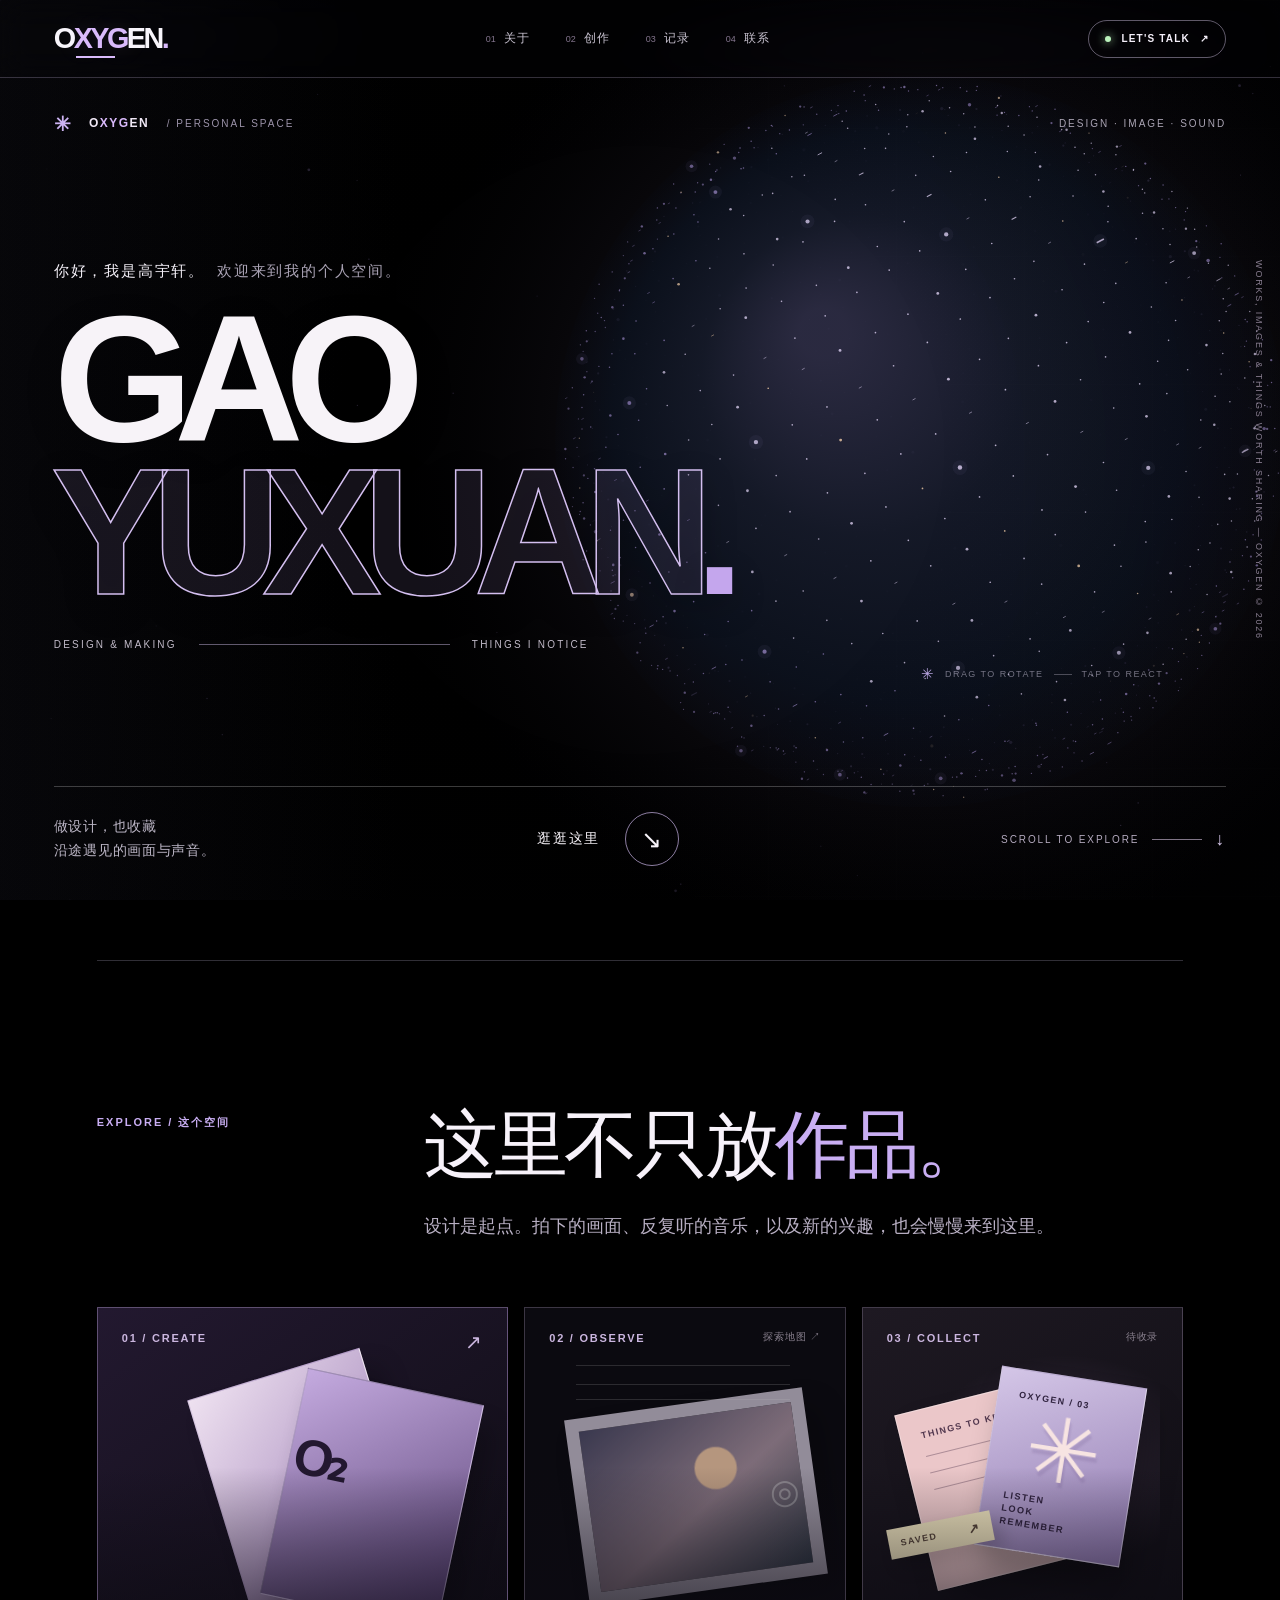
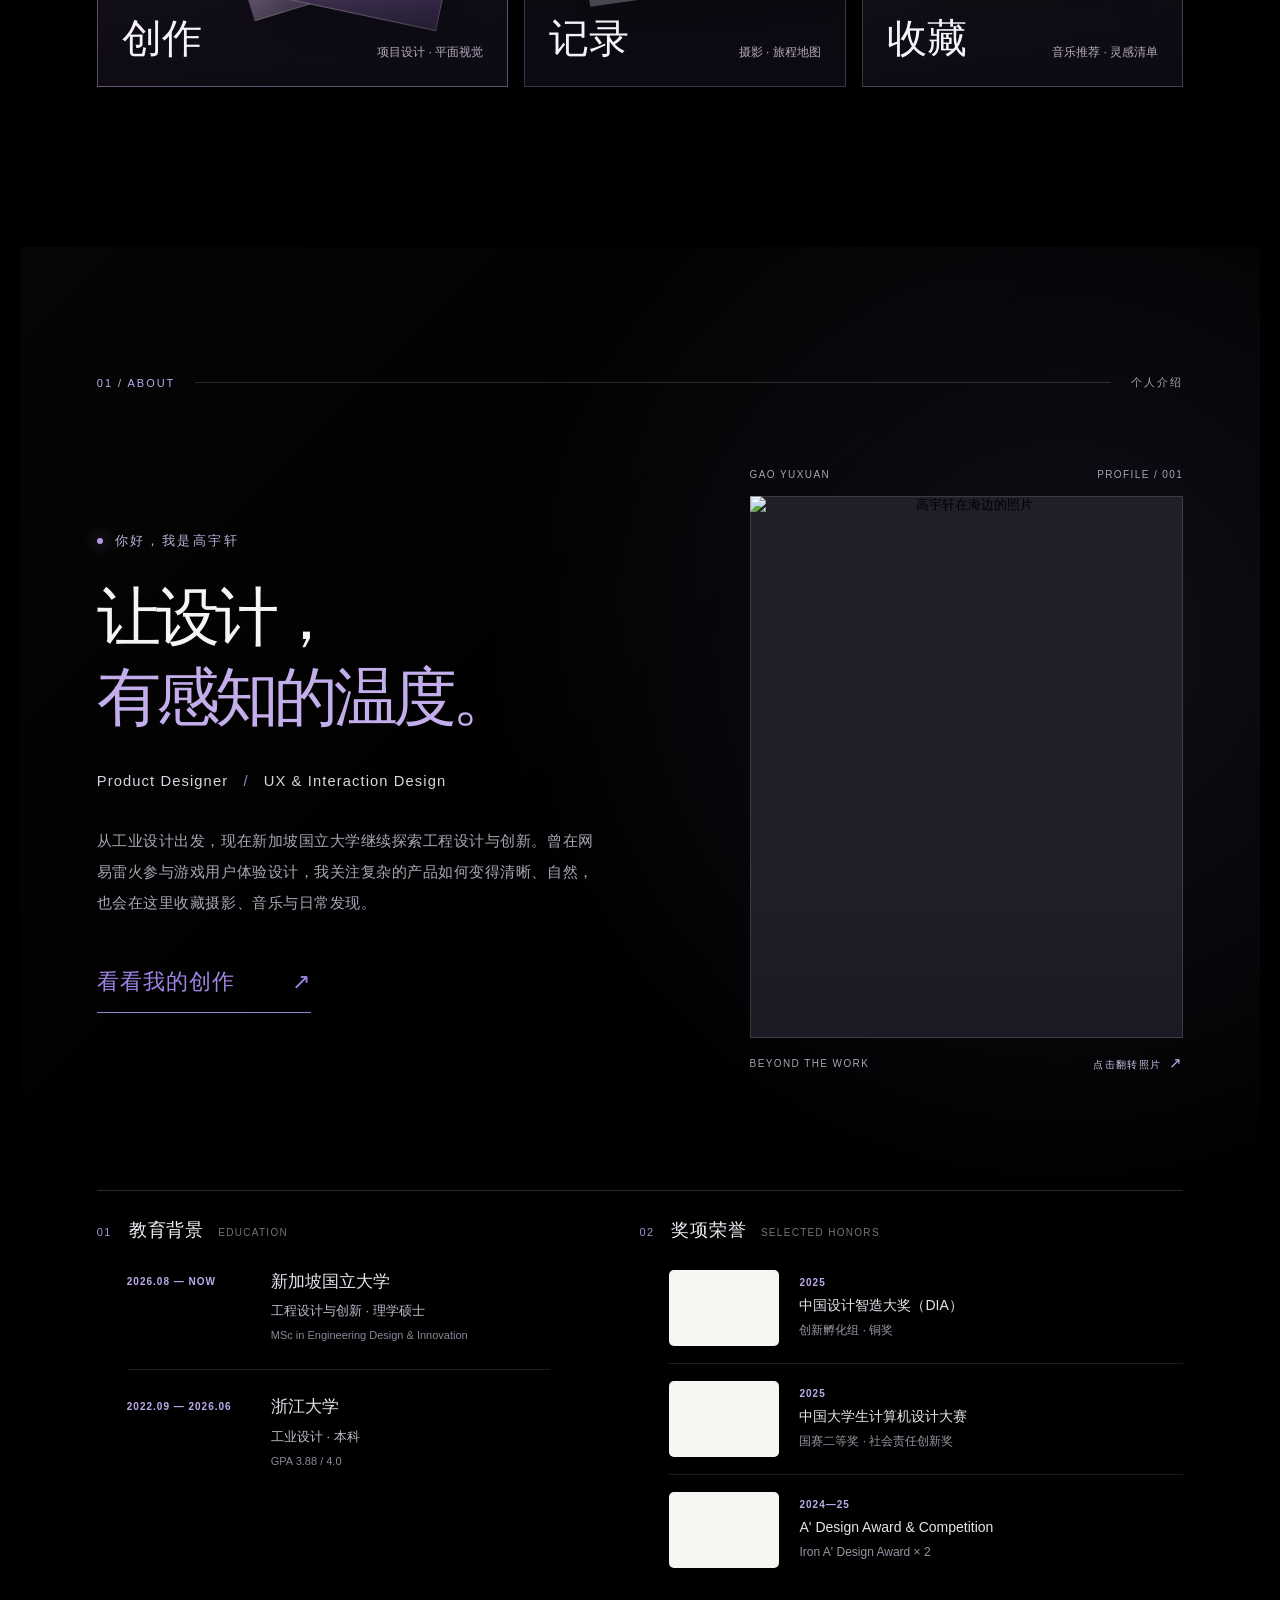
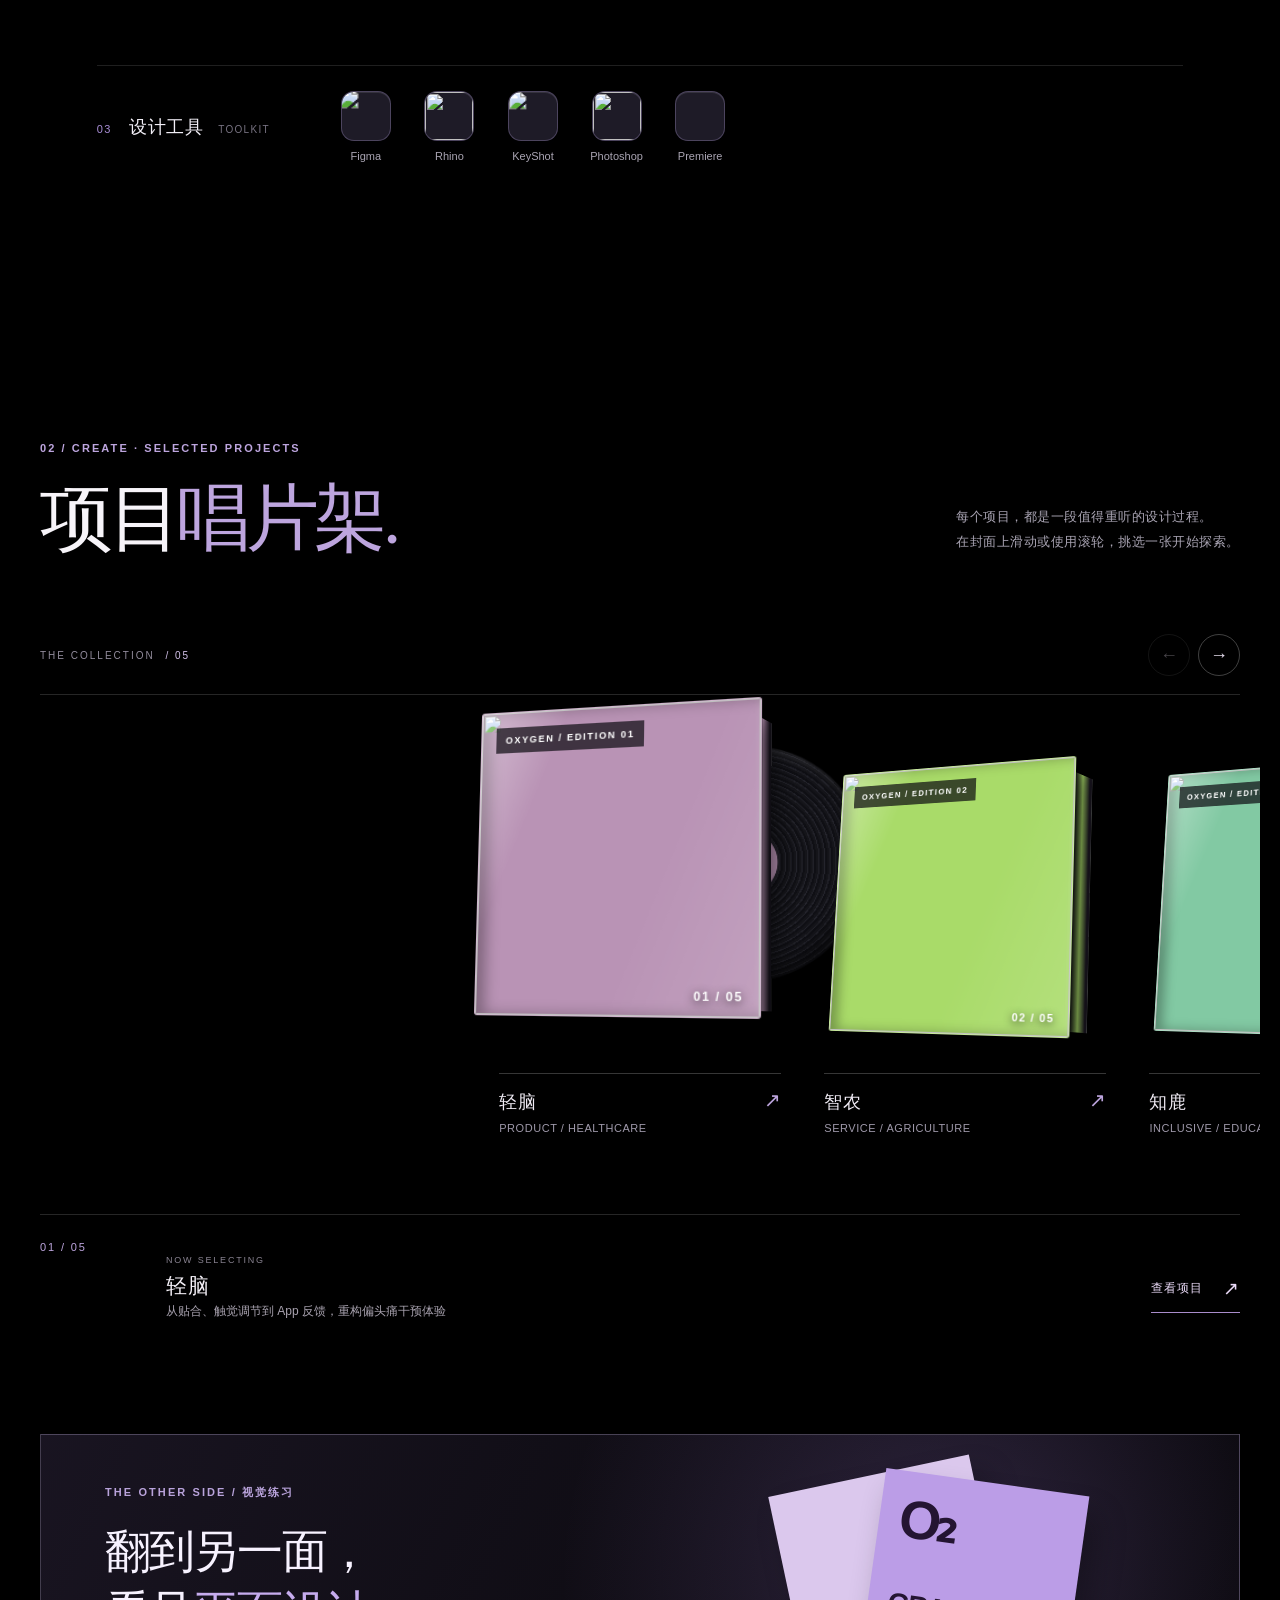
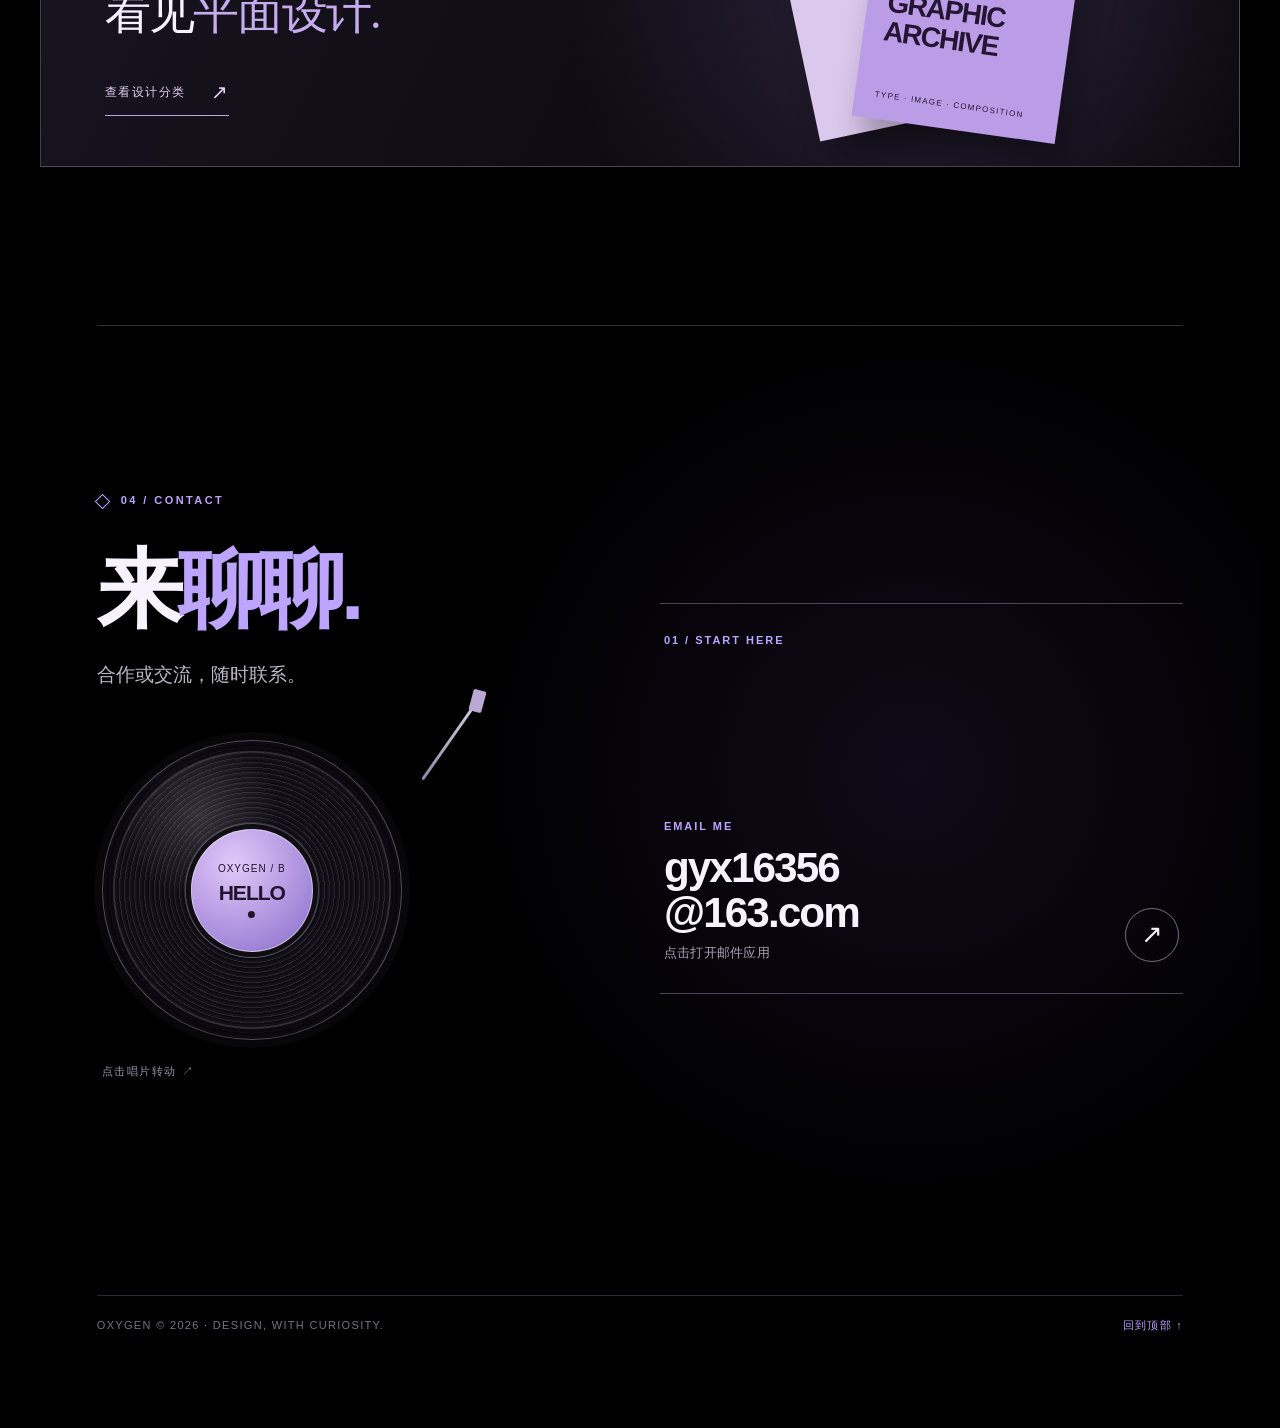
==== index.html @ 4d5ce8a8 "Add files via upload" ====
<!DOCTYPE html>
<html lang="zh">
<head>
    <meta charset="UTF-8">
    <meta name="viewport" content="width=device-width, initial-scale=1.0">
    <meta name="description" content="OXYGEN，高宇轩的个人网站：设计项目、平面视觉，以及逐步收录的摄影、音乐与日常观察。">
    <title>OXYGEN｜高宇轩的个人网站</title>
    <link rel="stylesheet" href="styles.css">
    <link rel="stylesheet" href="about.css">
    <link rel="stylesheet" href="hero.css">
    <link rel="stylesheet" href="personal.css">
    <link rel="stylesheet" href="portfolio.css">
    <link rel="stylesheet" href="contact.css">
    <link rel="stylesheet" href="site-refine.css">
    <link rel="stylesheet" href="https://cdnjs.cloudflare.com/ajax/libs/font-awesome/6.0.0/css/all.min.css">
</head>
<body class="home-body">
    <header class="header" id="site-header">
        <nav aria-label="主导航">
            <a href="#top" class="logo brand-wordmark" aria-label="OXYGEN，返回首页"><span class="brand-name">O<span class="brand-code">XYG</span>EN<span class="brand-period">.</span></span></a>
            <button class="menu-toggle" type="button" aria-label="打开导航菜单" aria-expanded="false" aria-controls="primary-nav"><span></span><span></span></button>
            <ul id="primary-nav">
                <li><a href="#about"><span>01</span>关于</a></li>
                <li><a href="#portfolio"><span>02</span>创作</a></li>
                <li><a href="photo-journal.html"><span>03</span>记录</a></li>
                <li><a href="#contact"><span>04</span>联系</a></li>
            </ul>
            <a href="#contact" class="header-contact"><span class="status-dot" aria-hidden="true"></span> LET'S TALK <span aria-hidden="true">↗</span></a>
        </nav>
        <span class="header-progress" aria-hidden="true"></span>
    </header>
    <canvas id="circleCanvas" aria-hidden="true"></canvas>
    <section class="content hero" id="top" aria-labelledby="hero-title">
        <div class="hero-grain" aria-hidden="true"></div>
        <div class="hero-inner">
            <div class="hero-topline"><span class="hero-brand"><span class="hero-spark" aria-hidden="true">✳</span> O<span>XYG</span>EN <i>/ PERSONAL SPACE</i></span><span>DESIGN · IMAGE · SOUND</span></div>
            <div class="hero-main">
                <p class="hero-pretitle">你好，我是高宇轩。<span>欢迎来到我的个人空间。</span></p>
                <h1 id="hero-title"><span class="hero-title-solid">GAO</span><span class="hero-title-outline">YUXUAN<span class="hero-title-dot">.</span></span></h1>
                <div class="hero-identity"><span>DESIGN & MAKING</span><span class="hero-identity-line" aria-hidden="true"></span><span>THINGS I NOTICE</span></div>
            </div>
            <div class="hero-bottomline">
                <p>做设计，也收藏<br>沿途遇见的画面与声音。</p>
                <a href="#spaces" class="hero-work-link"><span>逛逛这里</span><span class="hero-work-icon" aria-hidden="true">↘</span></a>
                <a href="#spaces" class="hero-scroll"><span>SCROLL TO EXPLORE</span><span class="hero-scroll-line" aria-hidden="true"></span><span>↓</span></a>
            </div>
        </div>
        <button class="sphere-interaction-hint" type="button" aria-label="触发星体旋转和光波"><span aria-hidden="true">✳</span> DRAG TO ROTATE <i aria-hidden="true"></i> TAP TO REACT</button>
        <span class="hero-edge-label" aria-hidden="true">WORKS, IMAGES & THINGS WORTH SHARING — OXYGEN © 2026</span>
    </section>
    <main class="main-section">
        <section id="spaces" class="space-index" aria-labelledby="spaces-title">
            <div class="space-index-heading"><span class="space-kicker">EXPLORE / 这个空间</span><h2 id="spaces-title">这里不只放<span>作品。</span></h2><p>设计是起点。拍下的画面、反复听的音乐，以及新的兴趣，也会慢慢来到这里。</p></div>
            <div class="space-grid">
                <a class="space-card space-card-create" href="#portfolio"><span class="space-card-top"><small>01 / CREATE</small><span aria-hidden="true">↗</span></span><span class="space-card-art space-create-art" aria-hidden="true"><i></i><i></i><b>O₂</b></span><span class="space-card-bottom"><strong>创作</strong><em>项目设计 · 平面视觉</em></span></a>
                <a class="space-card space-card-photo" href="photo-journal.html" aria-label="进入记录，探索摄影旅程地图"><span class="space-card-top"><small>02 / OBSERVE</small><span>探索地图 ↗</span></span><span class="space-card-art space-photo-art" aria-hidden="true"><i></i><i></i><i></i><b>◎</b></span><span class="space-card-bottom"><strong>记录</strong><em>摄影 · 旅程地图</em></span></a>
                <article class="space-card space-card-collect"><span class="space-card-top"><small>03 / COLLECT</small><span>待收录</span></span><span class="space-card-art space-collect-art" aria-hidden="true"><span class="collect-note collect-note-back"><small>THINGS TO KEEP</small><i></i><i></i><i></i></span><span class="collect-note collect-note-front"><small>OXYGEN / 03</small><b>✳</b><em>LISTEN<br>LOOK<br>REMEMBER</em></span><span class="collect-tab">SAVED <span>↗</span></span></span><span class="space-card-bottom"><strong>收藏</strong><em>音乐推荐 · 灵感清单</em></span></article>
            </div>
        </section>
        <section id="about" class="about about-v2" aria-labelledby="about-title">
            <div class="about-shell">
                <div class="about-section-meta">
                    <span class="about-section-index">01 / ABOUT</span>
                    <span class="about-section-line" aria-hidden="true"></span>
                    <span>个人介绍</span>
                </div>

                <div class="about-content">
                    <div class="about-text">
                        <p class="about-eyebrow"><span class="about-dot" aria-hidden="true"></span> 你好，我是高宇轩</p>
                        <h2 id="about-title" class="about-name">让设计，<br><em>有感知的温度。</em></h2>
                        <p class="about-role">Product Designer <span aria-hidden="true">/</span> UX & Interaction Design</p>
                        <p class="about-description">从工业设计出发，现在新加坡国立大学继续探索工程设计与创新。曾在网易雷火参与游戏用户体验设计，我关注复杂的产品如何变得清晰、自然，也会在这里收藏摄影、音乐与日常发现。</p>
                        <a href="#portfolio" class="about-cta"><span>看看我的创作</span><span class="about-cta-arrow" aria-hidden="true">↗</span></a>
                    </div>

                    <div class="about-photo">
                        <div class="about-portrait-wrap">
                            <div class="about-portrait-top"><span>GAO YUXUAN</span><span>PROFILE / 001</span></div>
                            <button class="photo-card" type="button" aria-label="查看另一张照片" aria-pressed="false">
                                <span class="photo-card-inner">
                                    <span class="photo-card-front"><img src="images/avatar/avatar1.jpg" alt="高宇轩在海边的照片"></span>
                                    <span class="photo-card-back"><img src="images/avatar/avatar2.jpg" alt="一张有趣的羊群照片"></span>
                                </span>
                            </button>
                            <div class="about-portrait-bottom"><span class="portrait-caption">BEYOND THE WORK</span><span class="portrait-toggle-hint">点击翻转照片 <span aria-hidden="true">↗</span></span></div>
                        </div>
                    </div>
                </div>

                <div class="about-details">
                    <div class="about-detail about-detail-education">
                        <div class="about-detail-label"><span>01</span><h3>教育背景 <small>EDUCATION</small></h3></div>
                        <div class="about-education-list">
                            <div class="about-education"><span class="education-years">2026.08 — NOW</span><div><h4>新加坡国立大学</h4><p>工程设计与创新 · 理学硕士</p><small>MSc in Engineering Design &amp; Innovation</small></div></div>
                            <div class="about-education"><span class="education-years">2022.09 — 2026.06</span><div><h4>浙江大学</h4><p>工业设计 · 本科</p><small>GPA 3.88 / 4.0</small></div></div>
                        </div>
                    </div>
                    <div class="about-detail about-detail-awards">
                        <div class="about-detail-label"><span>02</span><h3>奖项荣誉 <small>SELECTED HONORS</small></h3></div>
                        <ol class="about-awards">
                            <li><span class="about-award-mark" aria-hidden="true"><img src="images/awards/dia.svg" alt="" loading="lazy"></span><div class="about-award-copy"><span class="about-award-year">2025</span><strong>中国设计智造大奖（DIA）</strong><small>创新孵化组 · 铜奖</small></div></li>
                            <li><span class="about-award-mark about-award-mark-4c" aria-hidden="true"><img src="images/awards/computer-design-competition.jpg" alt="" loading="lazy"></span><div class="about-award-copy"><span class="about-award-year">2025</span><strong>中国大学生计算机设计大赛</strong><small>国赛二等奖 · 社会责任创新奖</small></div></li>
                            <li><span class="about-award-mark about-award-mark-a" aria-hidden="true"><img src="images/awards/a-design-award.gif" alt="" loading="lazy"></span><div class="about-award-copy"><span class="about-award-year">2024—25</span><strong>A' Design Award &amp; Competition</strong><small>Iron A' Design Award × 2</small></div></li>
                        </ol>
                    </div>
                    <div class="about-detail about-detail-tools">
                        <div class="about-detail-label"><span>03</span><h3>设计工具 <small>TOOLKIT</small></h3></div>
                        <div class="about-skills">
                            <div class="about-skill"><span class="about-skill-icon about-skill-icon-figma" aria-hidden="true"><img src="images/skills/figma.png" alt="" loading="lazy"></span><span>Figma</span></div>
                            <div class="about-skill"><span class="about-skill-icon" aria-hidden="true"><img src="images/skills/rhino.jpg" alt="" loading="lazy"></span><span>Rhino</span></div>
                            <div class="about-skill"><span class="about-skill-icon about-skill-icon-keyshot" aria-hidden="true"><img src="images/skills/keyshot.png" alt="" loading="lazy"></span><span>KeyShot</span></div>
                            <div class="about-skill"><span class="about-skill-icon" aria-hidden="true"><img src="images/skills/ps.jpg" alt="" loading="lazy"></span><span>Photoshop</span></div>
                            <div class="about-skill"><span class="about-skill-icon about-skill-icon-premiere" aria-hidden="true"><img src="images/skills/pr.webp" alt="" loading="lazy"></span><span>Premiere</span></div>
                        </div>
                    </div>
                </div>
            </div>
        </section>
        <section id="portfolio" class="portfolio album-section" aria-labelledby="portfolio-heading">
            <div class="album-header">
                <div>
                    <p class="album-kicker">02 / CREATE · SELECTED PROJECTS</p>
                    <h2 id="portfolio-heading">项目<span>唱片架.</span></h2>
                </div>
                <p class="album-intro">每个项目，都是一段值得重听的设计过程。<br>在封面上滑动或使用滚轮，挑选一张开始探索。</p>
            </div>
            <div class="album-controls">
                <span class="album-collection-label">THE COLLECTION <span id="album-total">/ 00</span></span>
                <div class="album-arrows">
                    <button type="button" class="album-arrow" data-direction="prev" aria-label="上一张专辑">←</button>
                    <button type="button" class="album-arrow" data-direction="next" aria-label="下一张专辑">→</button>
                </div>
            </div>
            <div class="album-viewport" id="album-viewport" tabindex="0" aria-label="作品专辑列表，可用滚轮或左右方向键浏览">
                <div class="album-track" id="album-track"></div>
            </div>
            <div class="album-now-playing" aria-live="polite">
                <span class="album-now-index" id="album-current-index">01 / 05</span>
                <div class="album-now-copy"><span>NOW SELECTING</span><h3 id="album-current-title">轻脑</h3><p id="album-current-description">偏头痛干预设备的工程与体验创新</p></div>
                <a id="album-current-link" href="portfolio-1.html">查看项目 <span aria-hidden="true">↗</span></a>
            </div>
            <a class="graphic-gateway" href="graphic-design.html" aria-label="浏览平面设计分类页面">
                <span class="graphic-gateway-copy"><small>THE OTHER SIDE / 视觉练习</small><strong>翻到另一面，<br>看见<span>平面设计.</span></strong><em>查看设计分类 <span aria-hidden="true">↗</span></em></span>
                <span class="graphic-gateway-art" aria-hidden="true"><span class="graphic-gateway-sheet sheet-back">O / 01</span><span class="graphic-gateway-sheet sheet-front"><b>O₂</b><i>GRAPHIC<br>ARCHIVE</i><small>TYPE · IMAGE · COMPOSITION</small></span></span>
            </a>
        </section>
        <section id="contact" class="reach-section" aria-labelledby="reach-title">
            <div class="reach-heading">
                <p class="reach-kicker">04 / CONTACT</p>
                <h2 id="reach-title">来<span>聊聊.</span></h2>
                <p class="reach-lede">合作或交流，随时联系。</p>
                <div class="reach-record-area">
                    <button class="reach-record" type="button" aria-label="转动唱片" aria-pressed="false">
                        <span class="reach-record-label" aria-hidden="true"><small>OXYGEN / B</small><strong>HELLO</strong><i></i></span>
                    </button>
                    <span class="reach-tonearm" aria-hidden="true"></span>
                    <span class="reach-record-hint" aria-live="polite">点击唱片转动 ↗</span>
                </div>
            </div>

            <div class="reach-directory reach-directory--single" aria-label="邮箱联系">
                <a class="reach-main-link" href="mailto:gyx16356@163.com" aria-label="发送邮件到 gyx16356@163.com">
                    <span class="reach-number">01 / START HERE</span>
                    <span class="reach-mail-copy"><span class="reach-label">EMAIL ME</span><strong>gyx16356<br>@163.com</strong><small>点击打开邮件应用</small></span>
                    <span class="reach-main-arrow" aria-hidden="true">↗</span>
                </a>
            </div>

            <div class="reach-bottom"><span>OXYGEN © 2026 · DESIGN, WITH CURIOSITY.</span><a href="#top">回到顶部 ↑</a></div>
            <div class="reach-toast" role="status" aria-live="polite"></div>
        </section>
    </main>
    <script src="orb.js"></script>
    <script src="script.js"></script>
    <script src="portfolio.js"></script>
    <script src="contact.js"></script>
</body>
</html>
---- styles.css ----
* {
    margin: 0;
    padding: 0;
    box-sizing: border-box;
}

body {
    background-color: #000;
    color: #fff;
    font-family: 'Arial', sans-serif;
    min-height: 100vh;
    position: relative;
}

canvas {
    position: fixed;
    top: 0;
    left: 0;
    width: 100vw;
    height: 100vh;
    z-index: -1;
    pointer-events: none;
}

#circleCanvas { z-index: 0; }

.content {
    position: relative;
    z-index: 2;
    text-align: center;
    min-height: 100vh;
    display: flex;
    flex-direction: column;
    justify-content: center;
    align-items: center;
}

h1 {
    font-size: 3rem;
    font-weight: 300;
    letter-spacing: 0.5rem;
    color: rgba(255, 255, 255, 0.9);
    text-shadow: 0 0 10px rgba(255, 255, 255, 0.3);
}

.main-section {
    position: relative;
    z-index: 2;
    max-width: 1400px;
    margin: 0 auto;
    padding: 60px 20px 40px 20px;
}

.main-section section {
    margin-bottom: 120px;
    position: relative;
}

.main-section h2 {
    font-size: 2.5rem;
    margin-bottom: 40px;
    color: #a084e8;
    letter-spacing: 0.1em;
    text-align: center;
}

.main-section p, .main-section li {
    font-size: 1.1rem;
    line-height: 1.8;
    color: #e0e0e0;
}

.main-section ul {
    padding-left: 20px;
}

@media (max-width: 1024px) {
    .portfolio-grid {
        grid-template-columns: 1fr;
        max-width: 600px;
    }
}

@media (max-width: 768px) {
    .main-section {
        padding: 30px 15px;
    }
    
    .main-section section {
        margin-bottom: 60px;
    }
    
    .main-section h2 {
        font-size: 2rem;
        margin-bottom: 30px;
    }
    
    .portfolio-item {
        padding: 20px;
    }
    
    .portfolio-item h3 {
        font-size: 1.5rem;
    }
}

.header {
    position: fixed;
    top: 0;
    left: 0;
    width: 100%;
    background: rgba(0,0,0,0.8);
    z-index: 3;
    box-shadow: 0 2px 10px rgba(0,0,0,0.2);
    padding: 0 40px;
}

.header nav {
    display: flex;
    justify-content: space-between;
    align-items: center;
    max-width: 1400px;
    margin: 0 auto;
    height: 60px;
}

.header .logo {
    font-size: 1.5rem;
    color: #fff;
    text-decoration: none;
    font-weight: 300;
    letter-spacing: 0.1em;
    position: relative;
    padding-left: 15px;
}

.header .logo::before {
    content: '';
    position: absolute;
    left: 0;
    top: 50%;
    transform: translateY(-50%);
    width: 8px;
    height: 8px;
    background: #a084e8;
    border-radius: 50%;
    box-shadow: 0 0 10px #a084e8;
}

.header nav ul {
    display: flex;
    justify-content: flex-end;
    list-style: none;
    margin: 0;
    padding: 0;
}

.header nav ul li {
    margin: 0 20px;
}

.header nav ul li a {
    color: #fff;
    text-decoration: none;
    font-size: 1.1rem;
    transition: all 0.3s ease;
    position: relative;
    padding: 5px 0;
}

.header nav ul li a::after {
    content: '';
    position: absolute;
    bottom: 0;
    left: 0;
    width: 0;
    height: 2px;
    background: #a084e8;
    transition: width 0.3s ease;
}

.header nav ul li a:hover {
    color: #a084e8;
}

.header nav ul li a:hover::after {
    width: 100%;
}

@media (max-width: 768px) {
    .header {
        padding: 0 20px;
    }
    
    .header nav {
        flex-direction: column;
        height: auto;
        padding: 15px 0;
    }
    
    .header .logo {
        margin-bottom: 15px;
    }
    
    .header nav ul {
        flex-direction: column;
        align-items: center;
    }
    
    .header nav ul li {
        margin: 10px 0;
    }
}

.about {
    min-height: 100vh;
    display: flex;
    align-items: center;
    justify-content: center;
    padding: 60px 20px;
}

.about-content {
    display: flex;
    align-items: flex-start;
    max-width: 1200px;
    width: 100%;
    gap: 60px;
}

.about-text {
    flex: 1.5;
    padding-right: 40px;
}

.about-text h2 {
    font-size: 2.5rem;
    margin-bottom: 30px;
    color: #a084e8;
    letter-spacing: 0.1em;
}

.about-text p {
    font-size: 1.1rem;
    line-height: 1.8;
    color: #e0e0e0;
    margin-bottom: 20px;
}

.about-text ul {
    list-style: none;
    padding-left: 0;
    margin-bottom: 30px;
}

.about-text ul li {
    font-size: 1.1rem;
    line-height: 1.8;
    color: #e0e0e0;
    margin-bottom: 10px;
    padding-left: 20px;
    position: relative;
}

.about-text ul li:before {
    content: "•";
    color: #a084e8;
    position: absolute;
    left: 0;
}

.about-photo {
    flex: 1;
    display: flex;
    justify-content: center;
    align-items: center;
    padding-top: 200px;
    perspective: 1000px;
    min-height: 100%;
}

.photo-card {
    width: 380px;
    height: 380px;
    position: relative;
    transform-style: preserve-3d;
    transition: transform 0.8s cubic-bezier(0.4, 0, 0.2, 1);
    display: flex;
    flex-direction: column;
    align-items: center;
    justify-content: center;
}

.photo-card-inner {
    position: relative;
    width: 100%;
    height: 100%;
    transform-style: preserve-3d;
    transition: transform 0.8s cubic-bezier(0.4, 0, 0.2, 1);
}

.photo-card-front,
.photo-card-back {
    position: absolute;
    width: 100%;
    height: 100%;
    backface-visibility: hidden;
    border-radius: 50%;
    overflow: hidden;
    box-shadow: 0 0 20px rgba(0, 0, 0, 0.2);
    display: flex;
    align-items: center;
    justify-content: center;
    background: rgba(255, 255, 255, 0.1);
}

.photo-card-back {
    transform: rotateY(180deg);
}

.avatar-circle {
    width: 360px;
    height: 360px;
    border-radius: 50%;
    overflow: hidden;
    border: 5px solid rgba(160, 132, 232, 0.3);
    transition: all 0.3s ease;
    background: rgba(160, 132, 232, 0.06);
    display: flex;
    align-items: center;
    justify-content: center;
}

.avatar-circle img {
    width: 100%;
    height: 100%;
    object-fit: cover;
    transition: transform 0.3s ease;
}

.photo-card:hover .avatar-circle {
    border-color: rgba(160, 132, 232, 0.6);
}

.photo-card:hover .avatar-circle img {
    transform: scale(1.05);
}

.photo-card.flipped .photo-card-inner {
    transform: rotateY(180deg);
}

.avatar-signature {
    position: absolute;
    bottom: -250px;
    left: 50%;
    transform: translateX(-50%);
    text-align: center;
    font-size: 1.22rem;
    color: #fff;
    font-weight: bold;
    letter-spacing: 2px;
    background: rgba(160,132,232,0.18);
    border-radius: 12px;
    padding: 10px 18px;
    box-shadow: 0 2px 12px rgba(160,132,232,0.12);
    text-shadow: 0 2px 12px rgba(0,0,0,0.18);
    opacity: 0;
    transition: opacity 0.4s ease;
    pointer-events: none;
}

.photo-card.flipped .avatar-signature {
    opacity: 1;
}

@media (max-width: 900px) {
    .about-content {
        flex-direction: column;
        align-items: center;
    }
    .about-photo {
        padding-top: 20px;
    }
    .photo-card {
        width: 260px;
        height: 260px;
    }
    .avatar-circle {
        width: 220px;
        height: 220px;
    }
    .avatar-signature {
        bottom: -70px;
        font-size: 1rem;
        padding: 8px 15px;
    }
}

.portfolio {
    min-height: 100vh;
    display: flex;
    flex-direction: column;
    align-items: center;
    justify-content: center;
    padding: 60px 20px;
    position: relative;
}

.portfolio-grid {
    display: grid;
    grid-template-columns: repeat(2, 1fr);
    gap: 40px;
    max-width: 1400px;
    width: 100%;
    padding: 0 20px;
    transition: all 0.5s ease;
    margin-left: 160px;
}

.portfolio-item {
    background: rgba(255, 255, 255, 0.05);
    border-radius: 20px;
    padding: 30px;
    transition: all 0.4s cubic-bezier(0.4, 0, 0.2, 1);
    text-decoration: none;
    color: #fff;
    position: relative;
    overflow: hidden;
    backdrop-filter: blur(10px);
    border: 1px solid rgba(255, 255, 255, 0.1);
    min-height: 400px;
    display: flex;
    flex-direction: column;
    justify-content: flex-end;
    background-size: cover;
    background-position: center;
    background-repeat: no-repeat;
    transform-origin: center;
}

.portfolio-item::before {
    content: '';
    position: absolute;
    top: 0;
    left: 0;
    right: 0;
    bottom: 0;
    background: linear-gradient(to top, rgba(0, 0, 0, 0), rgba(0, 0, 0, 0));
    transition: all 0.4s cubic-bezier(0.4, 0, 0.2, 1);
}

.portfolio-item::after {
    content: '';
    position: absolute;
    top: 0;
    left: 0;
    right: 0;
    bottom: 0;
    background: linear-gradient(45deg, rgba(160, 132, 232, 0.1), transparent);
    opacity: 0;
    transition: all 0.4s cubic-bezier(0.4, 0, 0.2, 1);
}

.portfolio-item:hover {
    transform: scale(1.02);
    box-shadow: 0 15px 30px rgba(0, 0, 0, 0.3);
    border-color: rgba(160, 132, 232, 0.5);
}

.portfolio-item:hover::before {
    background: linear-gradient(to top, rgba(0, 0, 0, 0.75), rgba(0, 0, 0, 0.3));
}

.portfolio-item:hover::after {
    opacity: 1;
}

.portfolio-item h3,
.portfolio-item p {
    position: relative;
    z-index: 1;
    transition: all 0.4s cubic-bezier(0.4, 0, 0.2, 1);
}

.portfolio-item h3 {
    margin-bottom: 0;
    transform: translateY(0);
}

.portfolio-item p {
    opacity: 0;
    transform: translateY(20px);
    margin-top: 0;
    position: absolute;
    bottom: 30px;
}

.portfolio-item:hover h3 {
    transform: translateY(-40px);
    text-shadow: 0 2px 10px rgba(160, 132, 232, 0.3);
}

.portfolio-item:hover p {
    opacity: 1;
    transform: translateY(0);
}

.portfolio-item.active {
    transform: scale(1.02);
    border-color: rgba(160, 132, 232, 0.5);
}

.portfolio-item.active::before {
    background: linear-gradient(to top, rgba(0, 0, 0, 0.7), rgba(0, 0, 0, 0.3));
}

.portfolio-item.active::after {
    opacity: 1;
}

.portfolio-item.active h3 {
    transform: translateY(-40px);
    text-shadow: 0 2px 10px rgba(160, 132, 232, 0.3);
}

.portfolio-item.active p {
    opacity: 1;
    transform: translateY(0);
}

.portfolio-grid.expanded {
    grid-template-columns: repeat(2, 1fr);
    gap: 40px;
}

.portfolio-grid.expanded .portfolio-item {
    min-height: 400px;
}

.portfolio-grid.expanded .portfolio-item.active {
    grid-column: auto;
    grid-row: auto;
    min-height: 400px;
}

.portfolio-grid.expanded .portfolio-item:not(.active) {
    grid-column: auto;
    transform: none;
}

@media (max-width: 1024px) {
    .portfolio-grid {
        grid-template-columns: 1fr;
        max-width: 800px;
    }
    
    .portfolio-grid.expanded .portfolio-item.active {
        grid-column: 1;
        grid-row: auto;
        min-height: 600px;
    }
    
    .portfolio-grid.expanded .portfolio-item:not(.active) {
        grid-column: 1;
    }
}

.about-section-title {
    font-size: 1.3rem;
    color: #fff;
    background: #a084e8;
    display: inline-block;
    padding: 6px 22px 6px 14px;
    border-radius: 8px 0 16px 0;
    font-weight: bold;
    margin: 32px 0 18px 0;
    letter-spacing: 0.1em;
    box-shadow: 0 2px 12px rgba(160,132,232,0.08);
}

.about-info-grid {
    display: grid;
    grid-template-columns: max-content 1fr;
    gap: 12px 28px;
    background: rgba(255,255,255,0.10);
    backdrop-filter: blur(8px);
    border-radius: 16px;
    padding: 28px 32px 18px 32px;
    box-shadow: 0 4px 24px 0 rgba(160,132,232,0.10);
    margin-bottom: 24px;
    border: 1.5px solid rgba(160,132,232,0.18);
}

.about-info-label {
    color: #a084e8;
    font-weight: bold;
    font-size: 1.08rem;
    letter-spacing: 0.05em;
    text-align: right;
    padding-right: 8px;
    white-space: nowrap;
}

.about-info-value {
    color: #fff;
    font-size: 1.08rem;
    letter-spacing: 0.01em;
    padding-left: 8px;
    word-break: break-all;
}

.about-skills {
    display: flex;
    align-items: center;
    gap: 22px;
    margin: 18px 0 28px 0;
}

.skill-icon {
    width: 48px;
    height: 48px;
    border-radius: 12px;
    background: #181622;
    box-shadow: 0 2px 8px rgba(160,132,232,0.10);
    object-fit: cover;
    padding: 0;
    transition: transform 0.3s, box-shadow 0.3s;
    display: block;
}

.skill-icon:hover {
    transform: scale(1.13) rotate(-8deg);
    box-shadow: 0 4px 18px #a084e8;
}

.portfolio-title-vertical {
    position: absolute;
    left: -50px;
    top: 50%;
    transform: translateY(-50%);
    writing-mode: vertical-rl;
    text-orientation: mixed;
    font-size: 2.1rem;
    font-weight: bold;
    color: #a084e8;
    letter-spacing: 0.2em;
    background: rgba(255,255,255,0.13);
    backdrop-filter: blur(8px);
    border-radius: 20px;
    padding: 38px 16px 38px 16px;
    border: 2.5px solid rgba(160,132,232,0.45);
    z-index: 10;
    transition: box-shadow 0.3s;
    box-shadow: none;
}

.portfolio-grid {
    margin-left: 160px;
    transition: margin 0.3s;
}

@media (max-width: 900px) {
    .portfolio-title-vertical {
        position: static;
        transform: none;
        writing-mode: horizontal-tb;
        font-size: 1.3rem;
        padding: 10px 0;
        margin-bottom: 18px;
        display: block;
        text-align: left;
        background: rgba(255,255,255,0.13);
        border-radius: 12px;
        border: 1.5px solid rgba(160,132,232,0.25);
        box-shadow: none;
        backdrop-filter: blur(6px);
    }
    .portfolio-grid {
        margin-left: 0;
    }
}

.avatar-signature {
    margin-top: 18px;
    text-align: center;
    font-size: 1.18rem;
    color: #7c5fd4;
    font-weight: 500;
    letter-spacing: 1px;
    text-shadow: 0 2px 8px rgba(160,132,232,0.08);
    transition: opacity 0.4s;
}

.avatar-signature-back {
    margin-top: 18px;
    text-align: center;
    font-size: 1.22rem;
    color: #fff;
    font-weight: bold;
    letter-spacing: 2px;
    background: rgba(160,132,232,0.18);
    border-radius: 12px;
    padding: 10px 18px;
    box-shadow: 0 2px 12px rgba(160,132,232,0.12);
    text-shadow: 0 2px 12px rgba(0,0,0,0.18);
    transition: opacity 0.4s;
}

.photo-card-front .avatar-signature {
    opacity: 1;
}

.photo-card.flipped .photo-card-front .avatar-signature {
    opacity: 0;
}

.photo-card-back .avatar-signature-back {
    opacity: 0;
}

.photo-card.flipped .photo-card-back .avatar-signature-back {
    opacity: 1;
}

.self-eval-card {
    width: 100%;
    height: 300px;
    perspective: 1000px;
    margin: 20px 0;
}

.self-eval-card-inner {
    position: relative;
    width: 100%;
    height: 100%;
    transform-style: preserve-3d;
    transition: transform 0.8s cubic-bezier(0.4, 0, 0.2, 1);
}

.self-eval-card-front,
.self-eval-card-back {
    position: absolute;
    width: 100%;
    height: 100%;
    backface-visibility: hidden;
    border-radius: 20px;
    padding: 30px;
    box-shadow: 0 0 20px rgba(0, 0, 0, 0.1);
    display: flex;
    align-items: center;
    justify-content: center;
    background: rgba(255, 255, 255, 0.1);
    backdrop-filter: blur(10px);
    border: 1px solid rgba(160, 132, 232, 0.2);
}

.self-eval-card-back {
    transform: rotateY(180deg);
}

.question-mark {
    font-size: 8rem;
    color: rgba(160, 132, 232, 0.6);
    animation: pulse 2s infinite;
}

.self-eval-content {
    color: #fff;
    font-size: 1.1rem;
    line-height: 1.8;
    text-align: justify;
}

.self-eval-content p {
    margin-bottom: 15px;
}

.self-eval-card:hover .self-eval-card-inner {
    transform: rotateY(180deg);
}

@keyframes pulse {
    0% {
        transform: scale(1);
        opacity: 0.6;
    }
    50% {
        transform: scale(1.1);
        opacity: 0.8;
    }
    100% {
        transform: scale(1);
        opacity: 0.6;
    }
}

@media (max-width: 900px) {
    .self-eval-card {
        height: 400px;
    }
    .self-eval-content {
        font-size: 1rem;
    }
    .question-mark {
        font-size: 6rem;
    }
}

.portfolio-bg {
    position: absolute;
    top: 0;
    left: 0;
    width: 100%;
    height: 100%;
    object-fit: cover;
    z-index: 0;
    transition: filter 0.4s cubic-bezier(0.4, 0, 0.2, 1);
}

.portfolio-item:hover .portfolio-bg {
    filter: brightness(0.3);
} 



/* ==================================
   ABOUT ME V2 — Editorial Portfolio
   ================================== */

   .about-v2 {
    min-height: 100vh;
    padding: 120px 6%;
    display: flex;
    align-items: center;
    overflow: hidden;
  }
  
  .about-v2 .about-content {
    width: 100%;
    max-width: 1320px;
    margin: 0 auto;
    display: grid;
    grid-template-columns: minmax(0, 1.2fr) minmax(0, 0.8fr);
    align-items: center;
    gap: clamp(40px, 7vw, 110px);
  }
  
  .about-v2 .about-text {
    padding: 0;
    min-width: 0;
  }
  
  /* 顶部小标题 */
  .about-eyebrow {
    display: flex;
    align-items: center;
    gap: 12px;
    color: #a084e8;
    font-size: 12px;
    font-weight: 600;
    letter-spacing: 0.2em;
    margin-bottom: 32px;
  }
  
  .about-dot {
    width: 7px;
    height: 7px;
    background: #a084e8;
    border-radius: 50%;
    box-shadow: 0 0 14px rgba(160,132,232,.6);
  }
  
  /* 大标题 */
  .about-v2 .about-name {
    font-size: clamp(48px, 5.5vw, 86px);
    line-height: 1.12;
    letter-spacing: -0.055em;
    font-weight: 600;
    color: #fff;
    margin: 0 0 22px;
  }
  
  .about-name span {
    color: #a084e8;
  }
  
  /* 职业定位 */
  .about-v2 .about-role {
    font-size: clamp(14px, 1.5vw, 19px);
    font-weight: 500;
    color: #e8e5ef;
    letter-spacing: .025em;
    margin-bottom: 28px;
  }
  
  .about-role span {
    color: #a084e8;
    padding: 0 8px;
  }
  
  /* 介绍正文 */
  .about-v2 .about-description {
    max-width: 530px;
    font-size: 15px;
    line-height: 2.05;
    color: #a8a5b4;
    letter-spacing: .025em;
    margin-bottom: 36px;
  }
  
  .about-divider {
    height: 1px;
    width: 100%;
    background: linear-gradient(
      90deg,
      rgba(160,132,232,.5),
      rgba(255,255,255,.06)
    );
    margin-bottom: 34px;
  }
  
  /* 内容模块 */
  .about-block {
    margin-bottom: 34px;
  }
  
  .about-block-heading {
    display: flex;
    align-items: baseline;
    gap: 16px;
    margin-bottom: 18px;
  }
  
  .about-block-heading span {
    color: #a084e8;
    font-size: 12px;
    letter-spacing: .1em;
  }
  
  .about-block-heading h3 {
    font-size: 18px;
    font-weight: 500;
    color: #fff;
    letter-spacing: .025em;
    margin: 0;
  }
  
  /* 教育背景 */
  .about-education {
    display: flex;
    align-items: center;
    justify-content: space-between;
    gap: 20px;
    padding-left: 32px;
  }
  
  .about-education h4 {
    font-size: 16px;
    color: #f2eff8;
    font-weight: 500;
    margin: 0 0 7px;
  }
  
  .about-v2 .about-education p {
    font-size: 13px;
    color: #8f8a9d;
    margin: 0;
  }
  
  .education-type {
    font-size: 10px;
    color: #a084e8;
    border: 1px solid rgba(160,132,232,.3);
    border-radius: 30px;
    padding: 7px 12px;
    letter-spacing: .12em;
  }
  
  /* 技能图标 */
  .about-v2 .about-skills {
    display: flex;
    flex-wrap: wrap;
    gap: 20px;
    margin: 0;
    padding-left: 32px;
  }
  
  .about-skill {
    display: flex;
    flex-direction: column;
    align-items: center;
    gap: 9px;
  }
  
  .about-skill img {
    width: 46px;
    height: 46px;
    object-fit: cover;
    border-radius: 12px;
    background: #24212f;
    border: 1px solid rgba(255,255,255,.08);
    transition: transform .3s ease, border-color .3s ease;
  }
  
  .about-skill:hover img {
    transform: translateY(-5px);
    border-color: #a084e8;
  }
  
  .about-skill span {
    font-size: 10px;
    color: #9691a4;
  }
  
  /* 查看作品按钮 */
  .about-cta {
    display: inline-flex;
    align-items: center;
    gap: 28px;
    margin-top: 8px;
    padding: 14px 0;
    color: #f3f0f8;
    text-decoration: none;
    font-size: 13px;
    font-weight: 500;
    letter-spacing: .08em;
    border-bottom: 1px solid #a084e8;
    transition: color .3s ease;
  }
  
  .about-cta span {
    color: #a084e8;
    font-size: 22px;
    transition: transform .3s ease;
  }
  
  .about-cta:hover {
    color: #a084e8;
  }
  
  .about-cta:hover span {
    transform: translate(4px, -4px);
  }
  
  /* 右侧肖像区域 */
  .about-v2 .about-photo {
    padding: 0;
    min-height: 0;
    width: 100%;
    display: flex;
    justify-content: center;
    align-items: center;
  }
  
  .about-portrait-wrap {
    width: 100%;
    max-width: 450px;
    padding: 22px;
    border: 1px solid rgba(160,132,232,.22);
    border-radius: 22px;
    background: rgba(255,255,255,.025);
    display: flex;
    flex-direction: column;
    align-items: center;
    gap: 26px;
  }
  
  .about-portrait-top,
  .about-portrait-bottom {
    width: 100%;
    display: flex;
    justify-content: space-between;
    align-items: center;
    gap: 12px;
    font-size: 10px;
    letter-spacing: .13em;
    color: #9e97af;
  }
  
  .about-portrait-bottom span:last-child {
    color: #a084e8;
    font-size: 24px;
  }
  
  /* 覆盖原来的头像尺寸 */
  .about-v2 .photo-card {
    width: min(100%, 350px);
    height: auto;
    aspect-ratio: 1;
    min-width: 0;
    flex: none;
  }
  
  .about-v2 .photo-card-inner {
    width: 100%;
    height: 100%;
  }
  
  .about-v2 .avatar-circle {
    width: 100%;
    height: 100%;
    border: 2px solid rgba(160,132,232,.35);
  }
  
  .about-v2 .avatar-circle img {
    width: 100%;
    height: 100%;
    object-fit: cover;
  }
  
  /* 隐藏旧头像签名 */
  .about-v2 .avatar-signature {
    display: none;
  }
  
  /* 平板与手机 */
  @media (max-width: 900px) {
    .about-v2 {
      padding: 90px 24px;
    }
  
    .about-v2 .about-content {
      grid-template-columns: 1fr;
      gap: 55px;
    }
  
    .about-v2 .about-photo {
      padding: 0;
      order: -1;
    }
  
    .about-portrait-wrap {
      max-width: 340px;
    }
  
    .about-v2 .photo-card {
      width: min(100%, 250px);
    }
  
    .about-v2 .about-name {
      font-size: clamp(42px, 9vw, 64px);
    }
  }
  
  @media (max-width: 480px) {
    .about-v2 {
      padding: 70px 20px;
    }
  
    .about-v2 .about-skills {
      gap: 15px;
      padding-left: 0;
    }
  
    .about-education {
      padding-left: 0;
    }
  
    .about-v2 .about-name {
      font-size: 43px;
    }
  
    .about-portrait-wrap {
      padding: 16px;
    }
  }
---- about.css ----
/* Personal introduction: restrained editorial layout. */
.main-section #about.about-v2 {
  position: relative;
  isolation: isolate;
  display: block;
  min-height: 0;
  margin: 0 0 150px;
  padding: clamp(84px, 10vw, 150px) clamp(24px, 6vw, 90px) 74px;
  overflow: hidden;
  scroll-margin-top: 72px;
  background: transparent;
  border: 0;
}

.main-section #about.about-v2::before {
  content: "";
  position: absolute;
  z-index: -1;
  inset: 0;
  pointer-events: none;
  background: radial-gradient(circle at 84% 25%, rgba(153,126,208,.12), transparent 36%),
              linear-gradient(135deg, rgba(255,255,255,.025), transparent 40%);
}

.about-v2 .about-shell { max-width: 1200px; margin: auto; }
.about-v2 .about-section-meta {
  display: flex;
  align-items: center;
  gap: 20px;
  margin-bottom: clamp(48px, 6vw, 90px);
  color: #a7a2b2;
  font-size: 11px;
  letter-spacing: .18em;
}
.about-v2 .about-section-index { color: #bdabeb; white-space: nowrap; }
.about-v2 .about-section-line { flex: 1; height: 1px; background: rgba(255,255,255,.15); }

.about-v2 .about-content {
  max-width: none;
  display: grid;
  grid-template-columns: minmax(0, 1.13fr) minmax(330px, .87fr);
  align-items: center;
  gap: clamp(48px, 7vw, 110px);
}
.about-v2 .about-text { padding: 0; min-width: 0; }
.about-v2 .about-eyebrow {
  display: flex;
  align-items: center;
  gap: 12px;
  margin: 0 0 26px;
  color: #bfb2dc;
  font-size: 13px;
  font-weight: 400;
  letter-spacing: .2em;
}
.about-v2 .about-dot { flex: none; width: 6px; height: 6px; background: #b49bdc; box-shadow: 0 0 16px #b49bdc; }
.main-section .about-v2 .about-name {
  margin: 0 0 31px;
  color: #f7f4f8;
  font-family: Georgia, 'Songti SC', 'Noto Serif CJK SC', serif;
  font-size: clamp(50px, 5vw, 76px);
  font-weight: 400;
  line-height: 1.25;
  letter-spacing: -.075em;
  text-align: left;
}
.about-v2 .about-name em { color: #c3adeb; font-style: normal; white-space: nowrap; }
.main-section .about-v2 .about-role {
  margin: 0 0 32px;
  color: #dad5df;
  font-size: clamp(12px, 1.15vw, 15px);
  font-weight: 400;
  line-height: 1.7;
  letter-spacing: .075em;
}
.about-v2 .about-role span { padding: 0 10px; color: #9d83ca; }
.main-section .about-v2 .about-description {
  max-width: 500px;
  margin: 0;
  color: #aaa6b4;
  font-size: 15px;
  line-height: 2.05;
  letter-spacing: .035em;
}
.about-v2 .about-cta {
  display: inline-flex;
  justify-content: space-between;
  align-items: center;
  gap: 56px;
  min-width: 210px;
  margin: 48px 0 0;
  padding: 0 0 15px;
  border-bottom: 1px solid #9d83ca;
  color: #f7f4f8;
  text-decoration: none;
  font-size: 14px;
  letter-spacing: .08em;
  transition: color .25s ease, border-color .25s ease;
}
.about-v2 .about-cta:hover { color: #c3adeb; border-color: #c3adeb; }
.about-v2 .about-cta-arrow { font-size: 22px; line-height: 1; transition: transform .25s ease; }
.about-v2 .about-cta:hover .about-cta-arrow { transform: translate(4px,-4px); }
.about-v2 a:focus-visible, .about-v2 button:focus-visible { outline: 2px solid #d7c2ff; outline-offset: 6px; }

.about-v2 .about-photo { width: 100%; min-height: 0; padding: 0; perspective: none; }
.about-v2 .about-portrait-wrap {
  width: 100%;
  max-width: 440px;
  padding: 0;
  gap: 0;
  border: 0;
  border-radius: 0;
  background: none;
}
.about-v2 .about-portrait-top, .about-v2 .about-portrait-bottom {
  width: 100%;
  display: flex;
  justify-content: space-between;
  align-items: center;
  gap: 12px;
  color: #a9a3b4;
  font-size: 10px;
  line-height: 1.5;
  letter-spacing: .14em;
}
.about-v2 .about-portrait-top { margin-bottom: 14px; }
.about-v2 .about-portrait-bottom { margin-top: 14px; }
.about-v2 .photo-card {
  display: block;
  width: 100%;
  height: auto;
  aspect-ratio: 4 / 5;
  min-width: 0;
  padding: 0;
  border: 0;
  border-radius: 0;
  background: transparent;
  cursor: pointer;
  perspective: 1200px;
}
.about-v2 .photo-card-inner { display: block; width: 100%; height: 100%; }
.about-v2 .photo-card-front, .about-v2 .photo-card-back {
  display: block;
  width: 100%;
  height: 100%;
  border-radius: 0;
  background: #211e29;
  box-shadow: none;
}
.about-v2 .photo-card-front::after, .about-v2 .photo-card-back::after {
  content: "";
  position: absolute;
  inset: 0;
  pointer-events: none;
  border: 1px solid rgba(255,255,255,.14);
  background: linear-gradient(180deg, transparent 70%, rgba(12,10,20,.24));
}
.about-v2 .photo-card img { display: block; width: 100%; height: 100%; object-fit: cover; transition: transform .7s ease; }
.about-v2 .photo-card-front img { object-position: center 72%; }
.about-v2 .photo-card:hover img { transform: scale(1.035); }
.about-v2 .photo-card.flipped .photo-card-inner { transform: rotateY(180deg); }
.about-v2 .about-portrait-bottom .portrait-toggle-hint { color: #d4c5ee; font-size: 10px; white-space: nowrap; }
.about-v2 .about-portrait-bottom .portrait-toggle-hint span { display: inline-block; margin-left: 3px; color: #c3adeb; font-size: 15px; }

.about-v2 .about-details {
  display: grid;
  grid-template-columns: minmax(0, 1fr) minmax(0, 1.2fr);
  gap: clamp(40px, 7vw, 100px);
  margin-top: clamp(78px, 9vw, 125px);
  border-top: 1px solid rgba(255,255,255,.16);
}
.about-v2 .about-detail { padding-top: 27px; }
.about-v2 .about-detail-label { display: flex; align-items: baseline; gap: 17px; margin-bottom: 28px; }
.about-v2 .about-detail-label > span { color: #a98ed7; font-size: 11px; letter-spacing: .12em; }
.about-v2 .about-detail-label h3 { margin: 0; color: #f3f0f8; font-size: 18px; font-weight: 400; letter-spacing: .05em; }
.about-v2 .about-detail-label small { margin-left: 8px; color: #777281; font-size: 10px; font-weight: 400; letter-spacing: .13em; }
.about-v2 .about-education { padding-left: 30px; }
.about-v2 .about-education h4 { margin-bottom: 6px; color: #e8e4ed; font-size: 16px; font-weight: 400; }
.main-section .about-v2 .about-education p { margin: 0; color: #9994a3; font-size: 13px; }
.about-v2 .education-type { border-color: rgba(195,173,235,.35); color: #c3adeb; }
.about-v2 .about-skills { display: flex; flex-wrap: wrap; gap: clamp(14px, 2vw, 26px); margin: 0; padding-left: 30px; }
.about-v2 .about-skill { gap: 9px; min-width: 58px; }
.about-v2 .about-skill span { color: #aaa5b3; font-size: 11px; }
.about-v2 .about-skill .about-skill-icon {
  display: grid;
  place-items: center;
  width: 50px;
  height: 50px;
  border: 1px solid rgba(195,173,235,.28);
  border-radius: 13px;
  overflow: hidden;
  background: #1e1b27;
  box-shadow: inset 0 1px 0 rgba(255,255,255,.1), 0 8px 18px rgba(5,2,12,.13);
  transition: transform .25s ease, border-color .25s ease, box-shadow .25s ease;
}
.about-v2 .about-skill .about-skill-icon img {
  display: block;
  width: 100%;
  height: 100%;
  object-fit: cover;
  border: 0;
  border-radius: 0;
  background: transparent;
  filter: none;
  transition: none;
}
.about-v2 .about-skill-icon-figma img { transform: scale(1.25); }
.about-v2 .about-skill-icon-keyshot img { transform: scale(1.1); }
.about-v2 .about-skill-icon-premiere img { transform: scale(3.8); }
.about-v2 .about-skill:hover .about-skill-icon {
  transform: translateY(-4px);
  border-color: rgba(207,180,255,.7);
  box-shadow: inset 0 1px 0 rgba(255,255,255,.16), 0 12px 22px rgba(87,53,139,.2);
}

.about-v2 .about-education-list, .about-v2 .about-awards { margin: 0; padding: 0 0 0 30px; }
.about-v2 .about-education {
  display: grid;
  grid-template-columns: 126px minmax(0, 1fr);
  align-items: start;
  gap: 18px;
  padding: 0 0 25px;
  border-bottom: 1px solid rgba(255,255,255,.11);
}
.about-v2 .about-education + .about-education { padding-top: 25px; }
.about-v2 .about-education:last-child { padding-bottom: 0; border-bottom: 0; }
.about-v2 .education-years, .about-v2 .about-award-year {
  padding-top: 4px;
  color: #bdabeb;
  font: 600 10px/1.6 Arial, sans-serif;
  letter-spacing: .1em;
  white-space: nowrap;
}
.about-v2 .about-education h4 { margin: 0 0 7px; font-size: 17px; line-height: 1.45; }
.main-section .about-v2 .about-education p { color: #c0bacb; font-size: 13px; line-height: 1.6; }
.about-v2 .about-education small { display: block; margin-top: 5px; color: #8c8798; font-size: 11px; line-height: 1.55; }
.about-v2 .about-awards { list-style: none; }
.about-v2 .about-awards li {
  display: grid;
  grid-template-columns: 110px minmax(0, 1fr);
  align-items: center;
  gap: 20px;
  padding: 0 0 17px;
  border-bottom: 1px solid rgba(255,255,255,.11);
}
.about-v2 .about-awards li + li { padding-top: 17px; }
.about-v2 .about-awards li:last-child { padding-bottom: 0; border-bottom: 0; }
.about-v2 .about-award-mark {
  display: grid;
  place-items: center;
  width: 110px;
  height: 76px;
  overflow: hidden;
  border-radius: 5px;
  background: #f7f6f3;
}
.about-v2 .about-award-mark img { display: block; max-width: 68px; max-height: 68px; width: auto; height: auto; object-fit: contain; }
.about-v2 .about-award-mark-4c img { width: 106px; max-width: 106px; height: auto; max-height: none; }
.about-v2 .about-award-mark-a img { width: 98px; max-width: 98px; max-height: none; }
.about-v2 .about-award-copy { min-width: 0; }
.about-v2 .about-award-year { display: block; margin-bottom: 4px; padding-top: 0; }
.about-v2 .about-awards strong { display: block; color: #e8e4ed; font-size: 14px; font-weight: 500; line-height: 1.55; overflow-wrap: anywhere; }
.about-v2 .about-awards small { display: block; margin-top: 5px; color: #9994a3; font-size: 12px; line-height: 1.6; }
.about-v2 .about-detail-tools {
  grid-column: 1 / -1;
  display: grid;
  grid-template-columns: 220px minmax(0, 1fr);
  align-items: center;
  gap: 20px;
  margin-top: 8px;
  padding-top: 25px;
  border-top: 1px solid rgba(255,255,255,.12);
}
.about-v2 .about-detail-tools .about-detail-label { margin-bottom: 0; }
.about-v2 .about-detail-tools .about-skills { padding-left: 0; }

@media (max-width: 900px) {
  .main-section #about.about-v2 { padding: 76px clamp(24px, 6vw, 50px) 60px; }
  .about-v2 .about-content { grid-template-columns: 1fr 300px; gap: 34px; }
  .main-section .about-v2 .about-name { font-size: clamp(43px, 5.5vw, 60px); }
  .about-v2 .about-details { gap: 35px; }
}
@media (max-width: 700px) {
  .main-section #about.about-v2 { padding: 55px 24px 50px; margin-bottom: 85px; }
  .about-v2 .about-section-meta { margin-bottom: 55px; }
  .about-v2 .about-content { grid-template-columns: 1fr; gap: 56px; }
  .about-v2 .about-photo { order: 0; }
  .about-v2 .about-portrait-wrap { max-width: 420px; margin: auto; }
  .about-v2 .about-details { grid-template-columns: 1fr; gap: 36px; margin-top: 72px; }
  .about-v2 .about-detail + .about-detail { border-top: 1px solid rgba(255,255,255,.12); }
  .about-v2 .about-detail-tools { grid-column: auto; display: block; margin-top: 0; }
  .about-v2 .about-detail-tools .about-detail-label { margin-bottom: 28px; }
  .about-v2 .about-detail-tools .about-skills { padding-left: 30px; }
}
@media (max-width: 480px) {
  .main-section #about.about-v2 { padding: 42px 18px 48px; }
  .about-v2 .about-section-meta { gap: 12px; margin-bottom: 42px; font-size: 10px; }
  .main-section .about-v2 .about-name { font-size: clamp(40px, 10vw, 52px); }
  .about-v2 .about-name em { white-space: normal; }
  .main-section .about-v2 .about-role { font-size: 12px; }
  .main-section .about-v2 .about-description { font-size: 14px; }
  .about-v2 .about-cta { margin-top: 36px; }
  .about-v2 .about-education-list, .about-v2 .about-awards, .about-v2 .about-detail-tools .about-skills { padding-left: 0; }
  .about-v2 .about-education { grid-template-columns: 1fr; gap: 8px; }
  .about-v2 .about-awards li { grid-template-columns: 100px minmax(0, 1fr); gap: 14px; }
  .about-v2 .about-award-mark { width: 100px; height: 70px; }
  .about-v2 .about-award-mark img { max-width: 62px; max-height: 62px; }
  .about-v2 .about-award-mark-4c img { width: 96px; max-width: 96px; height: auto; max-height: none; }
  .about-v2 .about-award-mark-a img { width: 90px; max-width: 90px; max-height: none; }
  .about-v2 .about-skills { display: grid; grid-template-columns: repeat(3, minmax(0, 1fr)); gap: 18px 12px; }
  .about-v2 .about-skill { min-width: 55px; }
  .about-v2 .about-skill .about-skill-icon { width: 48px; height: 48px; }
  .about-v2 .about-detail-label h3 { font-size: 16px; }
}
@media (prefers-reduced-motion: reduce) {
  .about-v2 .photo-card-inner, .about-v2 .photo-card img, .about-v2 .about-cta, .about-v2 .about-cta-arrow, .about-v2 .about-skill .about-skill-icon { transition-duration: .01ms; }
}
---- hero.css ----
/* A typographic opening frame for the portfolio. */
html { scroll-behavior: smooth; }
body { overflow-x: hidden; background: #000; }

.header {
  height: 78px;
  padding: 0 clamp(24px, 4.2vw, 72px);
  background: rgba(10,10,16,.14);
  border-bottom: 1px solid rgba(255,255,255,.1);
  box-shadow: none;
  backdrop-filter: blur(16px);
  -webkit-backdrop-filter: blur(16px);
  transition: background .3s ease, height .3s ease;
  z-index: 20;
}
.header.is-scrolled { background: rgba(13,12,21,.9); height: 68px; }
.header nav { display: flex; align-items: center; justify-content: space-between; gap: 24px; max-width: 1600px; height: 100%; }
.header .logo {
  display: inline-flex;
  align-items: center;
  gap: 13px;
  padding: 0;
  color: #f6f3f9;
  font-size: inherit;
  font-weight: 600;
  line-height: 1;
  letter-spacing: 0;
  white-space: nowrap;
}
.header .logo::before { display: none; }
.header nav ul { display: flex; align-items: center; gap: clamp(20px, 3vw, 50px); }
.header nav ul li { margin: 0; }
.header nav ul li a {
  display: inline-flex;
  align-items: baseline;
  gap: 8px;
  padding: 10px 0;
  color: #d7d3dd;
  font-size: 13px;
  font-weight: 500;
  letter-spacing: .08em;
  transition: color .2s ease;
}
.header nav ul li a span { color: #85768f; font-size: 9px; letter-spacing: 0; }
.header nav ul li a::after { bottom: 2px; height: 1px; background: #c6a9f0; }
.header nav ul li a:hover, .header nav ul li a.is-active { color: #fff; }
.header nav ul li a:hover::after, .header nav ul li a.is-active::after { width: 100%; }
.header-contact {
  display: inline-flex;
  align-items: center;
  gap: 10px;
  min-height: 38px;
  padding: 0 16px;
  color: #f5f0fa;
  border: 1px solid rgba(218,204,238,.43);
  border-radius: 999px;
  text-decoration: none;
  font-size: 10px;
  font-weight: 600;
  letter-spacing: .12em;
  white-space: nowrap;
  transition: color .25s ease, background .25s ease, border-color .25s ease;
}
.header-contact:hover { color: #121018; background: #d2b8f5; border-color: #d2b8f5; }
.status-dot { width: 6px; height: 6px; border-radius: 50%; background: #bcf4bd; box-shadow: 0 0 10px #bcf4bd; }
.header-contact:hover .status-dot { background: #182316; box-shadow: none; }
.header-progress { position: absolute; left: 0; bottom: -1px; width: 0; height: 1px; background: #c7aaec; transition: width .1s linear; }
.menu-toggle { display: none; }
.header a:focus-visible, .menu-toggle:focus-visible, .hero a:focus-visible { outline: 2px solid #dfc8ff; outline-offset: 5px; }

.content.hero {
  position: relative;
  isolation: isolate;
  display: block;
  min-height: max(760px, 100svh);
  padding: 78px clamp(24px, 4.2vw, 72px) 0;
  overflow: hidden;
  background: transparent;
  color: #f8f5fa;
  text-align: left;
}
.hero::before {
  content: "";
  position: absolute;
  z-index: -1;
  inset: 0;
  pointer-events: none;
  background: linear-gradient(90deg, rgba(9,9,13,.75), transparent 31%);
}
.hero::after {
  content: "";
  position: absolute;
  z-index: -1;
  top: 0;
  left: 0;
  width: 100%;
  height: 100%;
  opacity: .08;
  pointer-events: none;
  background-image: linear-gradient(rgba(255,255,255,.09) 1px, transparent 1px), linear-gradient(90deg, rgba(255,255,255,.09) 1px, transparent 1px);
  background-size: 10vw 10vw;
  mask-image: linear-gradient(90deg, transparent, #000 100%);
}
#circleCanvas {
  position: fixed;
  z-index: 1;
  top: 0;
  left: 0;
  width: 100vw;
  height: 100vh;
  pointer-events: none;
}
.hero-grain { position: absolute; inset: 0; z-index: -1; pointer-events: none; background: radial-gradient(circle at 50% 50%, transparent 38%, rgba(8,8,13,.14) 100%); }
.hero-inner { display: flex; flex-direction: column; min-height: calc(max(760px, 100svh) - 78px); max-width: 1600px; margin: 0 auto; }
.hero-topline, .hero-bottomline { display: flex; align-items: center; justify-content: space-between; }
.hero-topline { padding-top: 35px; color: #aaa4b4; font-size: 10px; font-weight: 500; letter-spacing: .2em; }
.hero-topline > span { display: inline-flex; align-items: center; gap: 12px; }
.hero-spark { color: #ccb3f2; font-size: 20px; line-height: .5; }
.hero-main { margin: auto 0; padding: 28px 0 35px; }
.hero-pretitle { display: flex; flex-wrap: wrap; gap: 12px; margin: 0 0 24px; color: #f4f0f8; font-size: 15px; letter-spacing: .12em; }
.hero-pretitle span { color: #aaa3b5; }
.hero h1 { display: flex; flex-direction: column; margin: 0 0 35px; color: #f7f3f8; font-family: Arial, Helvetica, sans-serif; font-size: clamp(90px, 14vw, 215px); font-weight: 800; line-height: .8; letter-spacing: -.105em; text-shadow: 0 12px 35px rgba(0,0,0,.24); }
.hero-title-solid { display: block; }
.hero-title-outline { display: block; margin: 10px 0 0 -.015em; color: rgba(197,167,242,.1); -webkit-text-stroke: 1.5px #d4bff0; }
.hero-title-dot { color: #c4a6ed; -webkit-text-stroke: 0; }
.hero-identity { display: flex; align-items: center; gap: 22px; max-width: 535px; color: #c2bbc9; font-size: 10px; font-weight: 500; letter-spacing: .22em; }
.hero-identity-line { height: 1px; flex: 1; background: rgba(214,195,239,.45); }
.hero-bottomline { gap: 30px; padding: 25px 0 34px; border-top: 1px solid rgba(255,255,255,.23); }
.hero-bottomline p { color: #bcb6c6; font-size: 14px; line-height: 1.7; letter-spacing: .05em; }
.hero-work-link { display: inline-flex; align-items: center; gap: 25px; color: #f7f3f9; text-decoration: none; font-size: 14px; letter-spacing: .12em; }
.hero-work-icon { display: grid; place-items: center; width: 54px; height: 54px; border: 1px solid rgba(216,192,247,.65); border-radius: 50%; font-size: 25px; transition: transform .25s ease, color .25s ease, background .25s ease; }
.hero-work-link:hover .hero-work-icon { transform: rotate(-45deg); color: #121018; background: #d2b8f5; }
.hero-scroll { display: inline-flex; align-items: center; gap: 13px; color: #b4aabf; text-decoration: none; font-size: 10px; letter-spacing: .19em; white-space: nowrap; }
.hero-scroll-line { display: block; width: 50px; height: 1px; background: #807587; }
.hero-scroll > span:last-child { color: #d6c6e9; font-size: 18px; }
.hero-edge-label { position: absolute; top: 50%; right: 16px; transform: translateY(-50%); writing-mode: vertical-rl; color: #897e91; font-size: 9px; letter-spacing: .2em; }
.sphere-interaction-hint { position: absolute; top: 73%; right: 8.5%; display: flex; align-items: center; gap: 10px; padding: 8px; border: 0; background: transparent; color: rgba(213,207,228,.52); font: inherit; font-size: 9px; letter-spacing: .16em; cursor: pointer; transition: color .2s ease; }
.sphere-interaction-hint:hover, .sphere-interaction-hint:focus-visible { color: #eee5ff; }
.sphere-interaction-hint:focus-visible { outline: 1px solid #d7c2ff; outline-offset: 3px; }
.sphere-interaction-hint span { color: #bba7e4; font-size: 15px; }
.sphere-interaction-hint i { width: 18px; height: 1px; background: rgba(213,207,228,.32); }
@keyframes hero-enter { from { opacity: 0; transform: translateY(26px); } to { opacity: 1; transform: translateY(0); } }
.hero-pretitle { animation: hero-enter .8s .08s both; }
.hero-title-solid { animation: hero-enter .9s .16s both; }
.hero-title-outline { animation: hero-enter .9s .27s both; }
.hero-identity { animation: hero-enter .8s .43s both; }
.hero-bottomline { animation: hero-enter .8s .56s both; }

@media (max-width: 960px) {
  .header nav { gap: 15px; }
  .header nav ul { gap: 20px; }
  .content.hero { min-height: 700px; }
  .hero-inner { min-height: 622px; }
  .hero h1 { font-size: clamp(84px, 14vw, 150px); }
}
@media (max-width: 700px) {
  .header, .header.is-scrolled { height: 66px; padding: 0 20px; }
  .header nav { height: 100%; padding: 0; flex-direction: row; }
  .header .logo { margin: 0; padding: 0; font-size: inherit; }
  .header-contact { margin-left: auto; min-height: 34px; padding: 0 12px; font-size: 9px; }
  .menu-toggle { display: flex; flex-direction: column; align-items: center; justify-content: center; gap: 5px; order: 3; width: 38px; height: 38px; padding: 0; border: 1px solid rgba(255,255,255,.32); border-radius: 50%; background: transparent; cursor: pointer; }
  .menu-toggle span { display: block; width: 15px; height: 1px; background: #f4edf9; transition: transform .25s ease; }
  .menu-toggle[aria-expanded="true"] span:first-child { transform: translateY(3px) rotate(45deg); }
  .menu-toggle[aria-expanded="true"] span:last-child { transform: translateY(-3px) rotate(-45deg); }
  .header nav ul {
    position: absolute;
    top: 65px;
    left: 0;
    right: 0;
    display: flex;
    flex-direction: column;
    align-items: stretch;
    gap: 0;
    padding: 14px 20px 23px;
    background: rgba(13,12,21,.97);
    border-bottom: 1px solid rgba(255,255,255,.15);
    opacity: 0;
    visibility: hidden;
    transform: translateY(-8px);
    transition: opacity .25s ease, transform .25s ease, visibility .25s;
  }
  .header.menu-open nav ul { opacity: 1; visibility: visible; transform: translateY(0); }
  .header nav ul li { margin: 0; border-bottom: 1px solid rgba(255,255,255,.1); }
  .header nav ul li a { display: flex; width: 100%; gap: 16px; padding: 16px 2px; font-size: 16px; }
  .header nav ul li a span { font-size: 11px; }
  .content.hero { min-height: max(720px, 100svh); padding: 66px 22px 0; }
  .hero::before { background: linear-gradient(90deg, rgba(9,9,13,.42), transparent 58%); }
  .hero-inner { min-height: calc(max(720px, 100svh) - 66px); }
  .hero-topline { padding-top: 35px; font-size: 9px; }
  .hero-topline > span:last-child { display: none; }
  .hero-main { padding: 40px 0; }
  .hero-pretitle { flex-direction: column; gap: 6px; font-size: 12px; }
  .hero h1 { font-size: clamp(68px, 16vw, 120px); margin-bottom: 30px; }
  .hero-title-outline { -webkit-text-stroke-width: 1px; }
  .hero-identity { gap: 10px; font-size: 9px; letter-spacing: .14em; }
  .hero-bottomline { flex-wrap: wrap; padding: 20px 0 28px; }
  .hero-bottomline p { font-size: 12px; }
  .hero-work-icon { width: 46px; height: 46px; }
  .hero-scroll { width: 100%; justify-content: flex-end; }
  .hero-edge-label { display: none; }
  .sphere-interaction-hint { top: 64%; right: 22px; gap: 7px; font-size: 8px; letter-spacing: .09em; }
  .sphere-interaction-hint i { width: 10px; }
}
@media (max-width: 400px) {
  .header-contact { gap: 6px; font-size: 8px; padding: 0 9px; }
  .hero h1 { font-size: 16vw; }
  .hero-bottomline { gap: 12px; }
  .hero-work-link { gap: 10px; font-size: 12px; }
  .hero-scroll { margin-top: 8px; }
}
@media (prefers-reduced-motion: reduce) {
  html { scroll-behavior: auto; }
  .header, .header nav ul, .menu-toggle span, .hero-work-icon { transition-duration: .01ms; }
  .hero-pretitle, .hero-title-solid, .hero-title-outline, .hero-identity, .hero-bottomline { animation: none; }
  .sphere-interaction-hint { display: none; }
}
---- personal.css ----
/* The homepage index ties current work to future personal collections. */
.main-section #spaces.space-index{position:relative;isolation:isolate;display:block;min-height:0;margin:0 0 120px;padding:clamp(95px,11vw,155px) clamp(24px,6vw,90px) 50px;scroll-margin-top:76px;background:transparent}
.space-index::before{content:"";position:absolute;top:0;left:clamp(24px,6vw,90px);right:clamp(24px,6vw,90px);border-top:1px solid rgba(220,207,244,.22)}
.space-index-heading{display:grid;grid-template-columns:minmax(155px,1fr) minmax(0,2.6fr);gap:20px 35px;align-items:start;margin-bottom:65px}
.main-section .space-kicker{color:#c9aef3;font-size:11px;font-weight:700;letter-spacing:.18em;padding-top:14px}
.main-section .space-index h2{margin:0;color:#f7f2fa;text-align:left;font-family:Georgia,'Songti SC',serif;font-size:clamp(45px,5.8vw,79px);font-weight:400;line-height:1.2;letter-spacing:-.05em}
.space-index h2 span{color:#c9aef3}
.main-section .space-index-heading>p:last-child{grid-column:2;max-width:680px;color:#b9b0c4;font-size:clamp(15px,1.4vw,18px);line-height:1.8}
.space-grid{display:grid;grid-template-columns:1.28fr 1fr 1fr;gap:12px}
.space-card{position:relative;display:flex;flex-direction:column;min-width:0;min-height:390px;padding:24px;overflow:hidden;border:1px solid rgba(230,210,248,.22);background:rgba(21,18,29,.57);color:#f6f2f9;text-decoration:none;transition:transform .35s,border-color .35s,background .35s}
.space-card::after{content:"";position:absolute;inset:42% 0 0;z-index:1;background:linear-gradient(transparent,rgba(12,10,18,.88));pointer-events:none}
.space-card-create{background:linear-gradient(145deg,rgba(76,54,105,.45),rgba(22,19,30,.6));border-color:rgba(209,178,245,.39)}
.space-card-create:hover,.space-card-create:focus-visible{transform:translateY(-7px);border-color:#d9bfff;background:linear-gradient(145deg,rgba(94,67,131,.55),rgba(24,20,32,.68))}
.space-card-create:focus-visible{outline:2px solid #dfc8ff;outline-offset:5px}
.space-card-photo:hover,.space-card-photo:focus-visible{transform:translateY(-7px);border-color:rgba(174,226,219,.72);background:linear-gradient(145deg,rgba(43,84,88,.5),rgba(21,18,29,.68))}
.space-card-photo:focus-visible{outline:2px solid #aee2db;outline-offset:5px}
.space-card-top,.space-card-bottom{position:relative;z-index:2;display:flex;justify-content:space-between;gap:15px}.space-card-top{align-items:flex-start;color:#cbb6df;font-size:11px;letter-spacing:.13em}.space-card-top small{font-size:11px;font-weight:700;letter-spacing:.16em}.space-card-top>span{font-size:20px;line-height:1}.space-card:not(.space-card-create) .space-card-top>span{color:#89808e;font-size:10px;letter-spacing:.08em}
.space-card-bottom{margin-top:auto;align-items:end;flex-wrap:wrap}.space-card-bottom strong{font-family:Georgia,'Songti SC',serif;font-size:clamp(35px,3.1vw,48px);font-weight:400;line-height:1.1}.space-card-bottom em{align-self:end;color:#b5aabe;font-size:12px;font-style:normal;line-height:1.6}
.space-card-art{position:absolute;inset:0;overflow:hidden;pointer-events:none}.space-create-art i{position:absolute;display:block;width:44%;aspect-ratio:.78;border:1px solid rgba(255,255,255,.29);background:linear-gradient(145deg,#c4aadf,#543d71);box-shadow:14px 21px 25px rgba(0,0,0,.24);transform:rotate(-14deg);transition:transform .5s}.space-create-art i:first-child{top:16%;left:29%;background:linear-gradient(140deg,#eee1f0,#8f6eac);transform:rotate(-17deg)}.space-create-art i:nth-child(2){top:20%;left:45%;transform:rotate(12deg)}.space-card-create:hover .space-create-art i:first-child{transform:translate(-10px,-8px) rotate(-22deg)}.space-card-create:hover .space-create-art i:nth-child(2){transform:translate(11px,-10px) rotate(17deg)}.space-create-art b{position:absolute;top:32%;left:48%;color:#231830;font-size:clamp(37px,4vw,64px);letter-spacing:-.1em;transform:rotate(12deg)}
.space-photo-art{opacity:.73}.space-photo-art::before{content:"";position:absolute;top:25%;left:16%;width:67%;aspect-ratio:1.32;border:13px solid #c5bccc;background:radial-gradient(circle at 61% 34%,#f4caa7 0 12%,transparent 13%),linear-gradient(145deg,#4c4a66,#a891a0 55%,#3b4654);box-shadow:14px 19px 30px rgba(0,0,0,.31);transform:rotate(-8deg);transition:transform .5s}.space-card-photo:hover .space-photo-art::before{transform:translate(8px,-8px) rotate(-3deg)}.space-photo-art i{position:absolute;top:15%;left:16%;width:67%;height:10px;border-top:1px solid rgba(255,255,255,.19)}.space-photo-art i:nth-of-type(2){top:20%}.space-photo-art i:nth-of-type(3){top:24%}.space-photo-art b{position:absolute;right:14%;top:43%;color:rgba(255,255,255,.42);font-size:34px;font-weight:400}
.space-card-collect{background:linear-gradient(145deg,rgba(77,64,88,.39),rgba(20,18,27,.67))}
.space-collect-art::before{content:"";position:absolute;inset:12% 7% 24%;background:radial-gradient(ellipse at 65% 45%,rgba(207,163,230,.18),transparent 57%)}
.collect-note{position:absolute;display:flex;flex-direction:column;width:46%;height:48%;padding:clamp(12px,1.6vw,22px);border:1px solid rgba(255,255,255,.33);box-shadow:12px 22px 30px rgba(0,0,0,.3);transition:transform .55s cubic-bezier(.2,.8,.2,1)}
.collect-note small{font-size:clamp(7px,.7vw,10px);font-weight:700;letter-spacing:.16em;white-space:nowrap}
.collect-note-back{top:23%;left:16%;gap:10px;background:#ebc7c9;color:#51374e;transform:rotate(-14deg)}
.collect-note-back i{display:block;width:78%;height:1px;margin-top:6px;background:rgba(81,55,78,.4)}
.collect-note-back i:nth-of-type(2){width:59%}.collect-note-back i:nth-of-type(3){width:68%}
.collect-note-front{top:18%;right:15%;justify-content:space-between;background:linear-gradient(155deg,#d4c6e7,#8e78af);color:#30233f;transform:rotate(9deg)}
.collect-note-front b{align-self:center;font-size:clamp(65px,7vw,104px);font-weight:400;line-height:1;color:#f7e4e2;filter:drop-shadow(2px 5px 1px rgba(87,64,116,.16))}
.collect-note-front em{font-size:clamp(7px,.72vw,10px);font-style:normal;font-weight:800;line-height:1.4;letter-spacing:.16em}
.collect-tab{position:absolute;top:56%;left:8%;display:flex;justify-content:space-between;gap:14px;width:33%;padding:10px 12px;background:#ede2bd;color:#554439;font-size:9px;font-weight:800;letter-spacing:.15em;box-shadow:8px 11px 18px rgba(0,0,0,.18);transform:rotate(-11deg);transition:transform .55s cubic-bezier(.2,.8,.2,1)}
.collect-tab span{font-size:13px;line-height:.7}
.space-card-collect:hover .collect-note-back{transform:translate(-10px,-7px) rotate(-19deg)}
.space-card-collect:hover .collect-note-front{transform:translate(8px,-12px) rotate(13deg)}
.space-card-collect:hover .collect-tab{transform:translate(-4px,7px) rotate(-16deg)}
@media(max-width:930px){.space-grid{grid-template-columns:1fr 1fr}.space-card-create{grid-column:1/-1}.space-card{min-height:330px}.space-card-create{min-height:310px}.space-create-art i{width:21%;top:12%}.space-create-art i:first-child{left:55%}.space-create-art i:nth-child(2){left:65%}.space-create-art b{top:34%;left:68%;font-size:47px}}
@media(max-width:620px){.main-section #spaces.space-index{margin-bottom:70px;padding:85px 20px 40px}.space-index::before{left:20px;right:20px}.space-index-heading{grid-template-columns:1fr;gap:17px;margin-bottom:38px}.main-section .space-index h2{font-size:clamp(42px,9vw,59px)}.main-section .space-index-heading>p:last-child{grid-column:1;font-size:15px}.space-grid{grid-template-columns:1fr}.space-card,.space-card-create{grid-column:auto;min-height:300px}.space-card-bottom strong{font-size:39px}.space-create-art i{width:38%}.space-create-art i:first-child{left:34%}.space-create-art i:nth-child(2){left:50%}.space-create-art b{left:54%}}
@media(prefers-reduced-motion:reduce){.space-card,.space-create-art i,.space-photo-art::before,.collect-note,.collect-tab{transition:none}}
---- portfolio.css ----
/* Selected work as a browsable collection of record sleeves. */
.main-section .album-section {
  display: block;
  min-height: 0;
  width: 100%;
  margin: 0 0 140px;
  padding: clamp(76px, 8vw, 120px) 0 58px;
  overflow: hidden;
  isolation: isolate;
  background: transparent;
  border: 0;
  scroll-margin-top: 68px;
}
.album-header, .album-controls, .album-now-playing { width: min(100% - 80px, 1180px); margin-inline: auto; }
.album-header { display: flex; align-items: end; justify-content: space-between; gap: 40px; }
.main-section .album-kicker { margin: 0 0 18px; color: #bda5de; font-size: 11px; font-weight: 600; letter-spacing: .19em; }
.main-section .album-header h2 {
  margin: 0;
  color: #f7f4f9;
  font-family: Georgia, 'Songti SC', serif;
  font-size: clamp(48px, 5.7vw, 82px);
  font-weight: 400;
  line-height: 1.18;
  letter-spacing: -.06em;
  text-align: left;
}
.album-header h2 span { color: #bda5de; }
.main-section .album-intro { margin: 0 0 8px; color: #a9a4b3; font-size: 13px; line-height: 1.9; letter-spacing: .04em; }
.album-controls { display: flex; align-items: center; justify-content: space-between; margin-top: 72px; padding-bottom: 18px; border-bottom: 1px solid rgba(255,255,255,.15); }
.album-collection-label { color: #928c9c; font-size: 10px; letter-spacing: .2em; }
.album-collection-label span { color: #d3c1e9; margin-left: 6px; }
.album-arrows { display: flex; gap: 8px; }
.album-arrow { display: grid; place-items: center; width: 42px; height: 42px; padding: 0; border: 1px solid rgba(255,255,255,.25); border-radius: 50%; background: transparent; color: #e8dff0; font: 18px/1 Arial, sans-serif; cursor: pointer; transition: color .25s ease, background .25s ease, border-color .25s ease; }
.album-arrow:hover:not(:disabled) { background: #c9afe9; border-color: #c9afe9; color: #15101b; }
.album-arrow:disabled { opacity: .3; cursor: default; }
.album-arrow:focus-visible, .album-card:focus-visible, .album-now-playing a:focus-visible, .album-viewport:focus-visible { outline: 2px solid #dec9f7; outline-offset: 5px; }

.album-viewport { --album-size: clamp(250px, 22vw, 302px); width: min(100%, 1240px); margin: 0 auto; overflow-x: auto; overflow-y: hidden; overscroll-behavior-inline: contain; scroll-snap-type: x mandatory; scrollbar-width: none; }
.album-viewport::-webkit-scrollbar { display: none; }
.album-track { display: flex; align-items: start; gap: clamp(28px, 3.4vw, 52px); width: max-content; min-width: 100%; padding: 65px max(24px, calc((100% - var(--album-size)) / 2)) 54px; }
.album-card { position: relative; isolation: isolate; display: block; flex: 0 0 var(--album-size); width: var(--album-size); color: #f5f0f7; text-decoration: none; scroll-snap-align: center; perspective: 820px; -webkit-tap-highlight-color: transparent; }
.album-card::before { content: ""; position: absolute; z-index: -1; top: calc(var(--album-size) - 14px); left: 7%; width: 88%; height: 33px; border-radius: 50%; background: rgba(0,0,0,.72); filter: blur(20px); transform: scale(.82); transition: transform .65s ease, opacity .65s ease; opacity: .55; pointer-events: none; }
.album-object { position: relative; display: block; width: 100%; aspect-ratio: 1; transform-style: preserve-3d; transform: rotateY(-19deg) rotateX(7deg) translateZ(-10px) scale(.95); transition: transform .72s cubic-bezier(.18,.78,.18,1); }
.album-disc { position: absolute; top: 10%; right: -1%; display: block; width: 78%; aspect-ratio: 1; border-radius: 50%; transform: translateX(-10%) translateZ(-20px); transition: transform .72s cubic-bezier(.18,.78,.18,1); background: radial-gradient(circle, #1a1920 0 8%, var(--album-accent) 8.5% 19%, #222029 19.5% 20.3%, transparent 21%), repeating-radial-gradient(circle, #15151a 0 2px, #24242c 2px 3px, #0f0f14 3px 5px); box-shadow: 12px 17px 23px rgba(0,0,0,.52), inset -7px -7px 15px rgba(0,0,0,.55), inset 4px 4px 12px rgba(255,255,255,.16); }
.album-disc::after { content: ""; position: absolute; inset: 46%; border-radius: 50%; background: #0c0c10; border: 1px solid rgba(255,255,255,.3); }
.album-spine { position: absolute; inset: 7px 0 7px auto; width: 28px; transform: translateZ(4px) rotateY(62deg); transform-origin: left center; background: linear-gradient(90deg, #111016, var(--album-accent) 46%, #19151f 88%); border-right: 1px solid rgba(255,255,255,.2); box-shadow: 12px 10px 18px rgba(0,0,0,.55); }
.album-cover { position: absolute; inset: 0 22px 0 0; display: block; overflow: hidden; transform: translateZ(29px); background: var(--album-accent); border: 1px solid rgba(255,255,255,.33); border-radius: 3px; box-shadow: inset 9px 0 13px rgba(0,0,0,.3), inset -2px 0 5px rgba(255,255,255,.13), 12px 16px 24px rgba(0,0,0,.58); }
.album-cover img { display: block; width: 100%; height: 100%; object-fit: cover; object-position: var(--cover-position, center); }
.album-cover::after { content: ""; position: absolute; inset: 0; pointer-events: none; background: linear-gradient(112deg, rgba(255,255,255,.39), transparent 23% 62%, rgba(255,255,255,.13)), linear-gradient(0deg, rgba(0,0,0,.24), transparent 45%); mix-blend-mode: screen; }
.album-sticker { position: absolute; z-index: 1; top: 14px; left: 14px; display: inline-flex; align-items: center; gap: 5px; padding: 7px 9px; background: rgba(12,11,16,.7); color: #fff; font-size: 9px; font-weight: 600; letter-spacing: .16em; backdrop-filter: blur(7px); }
.album-cover-number { position: absolute; z-index: 1; right: 14px; bottom: 12px; color: #fff; font-size: 11px; font-weight: 600; letter-spacing: .12em; text-shadow: 0 2px 8px rgba(0,0,0,.8); }
.album-card:hover .album-object, .album-card:focus-visible .album-object, .album-card.is-active .album-object { transform: translateY(-30px) rotateY(-11deg) rotateX(4deg) translateZ(34px) scale(1.035); }
.album-card:hover::before, .album-card:focus-visible::before, .album-card.is-active::before { transform: scale(1.16); opacity: .82; }
.album-card:hover .album-disc, .album-card:focus-visible .album-disc, .album-card.is-active .album-disc { transform: translateX(31%) translateZ(-20px); }
.album-card-info { display: flex; align-items: start; justify-content: space-between; gap: 16px; min-height: 87px; margin-top: 31px; padding-top: 16px; border-top: 1px solid rgba(255,255,255,.21); }
.album-card-info strong { display: block; color: #f0ebf4; font-size: 18px; font-weight: 500; letter-spacing: .04em; }
.album-card-info small { display: block; margin-top: 8px; color: #9f99aa; font-size: 11px; letter-spacing: .05em; }
.album-card-info > span:last-child { color: #bda5de; font-size: 20px; line-height: 1; transition: transform .3s ease; }
.album-card:hover .album-card-info > span:last-child, .album-card:focus-visible .album-card-info > span:last-child { transform: translate(3px,-3px); }

.album-now-playing { display: grid; grid-template-columns: 96px 1fr auto; align-items: center; gap: 30px; min-height: 125px; padding: 23px 0 0; border-top: 1px solid rgba(255,255,255,.15); }
.album-now-index { align-self: start; padding-top: 3px; color: #bda5de; font-size: 11px; letter-spacing: .17em; white-space: nowrap; }
.album-now-copy > span { display: block; margin-bottom: 7px; color: #898391; font-size: 9px; letter-spacing: .2em; }
.album-now-copy h3 { margin: 0 0 2px; color: #f6f2f9; font-size: 21px; font-weight: 500; letter-spacing: .03em; }
.main-section .album-now-copy p { margin: 0; color: #a8a2af; font-size: 12px; line-height: 1.6; }
.album-now-playing a { display: inline-flex; align-items: center; gap: 20px; padding: 12px 0; color: #e9d9f6; border-bottom: 1px solid #a98ccb; font-size: 12px; letter-spacing: .09em; text-decoration: none; white-space: nowrap; }
.album-now-playing a span { font-size: 19px; }

@media (max-width: 700px) {
  .main-section .album-section { margin-bottom: 88px; padding: 65px 0 35px; }
  .album-header, .album-controls, .album-now-playing { width: calc(100% - 42px); }
  .album-header { display: block; }
  .main-section .album-header h2 { font-size: clamp(44px, 10vw, 62px); }
  .main-section .album-intro { margin-top: 20px; font-size: 12px; }
  .album-controls { margin-top: 45px; }
  .album-viewport { --album-size: min(75vw, 290px); }
  .album-track { gap: 24px; padding-top: 55px; padding-bottom: 32px; }
  .album-card-info { margin-top: 24px; }
  .album-now-playing { grid-template-columns: 1fr auto; gap: 10px; padding-top: 21px; }
  .album-now-index { grid-column: 1 / -1; }
  .album-now-copy h3 { font-size: 18px; }
  .album-now-playing a { gap: 5px; font-size: 11px; }
}
@media (prefers-reduced-motion: reduce) {
  .album-object, .album-disc, .album-card::before, .album-card-info > span:last-child, .album-arrow { transition-duration: .01ms; }
}

/* A second shelf for visual work, placed after the project records. */
.graphic-gateway{position:relative;display:grid;grid-template-columns:minmax(0,1fr) minmax(260px,.8fr);align-items:center;gap:30px;width:min(100% - 80px,1180px);min-height:330px;margin:95px auto 0;padding:38px clamp(30px,5vw,68px);overflow:hidden;border:1px solid rgba(221,204,255,.28);background:linear-gradient(115deg,rgba(33,27,44,.75),rgba(16,14,21,.3));color:#f7f2ff;text-decoration:none;isolation:isolate;transition:border-color .35s,background .35s}
.graphic-gateway::before{content:"";position:absolute;inset:0;z-index:-1;background:radial-gradient(circle at 76% 43%,rgba(176,137,235,.22),transparent 42%);pointer-events:none}
.graphic-gateway:hover,.graphic-gateway:focus-visible{border-color:rgba(221,204,255,.75);background:linear-gradient(115deg,rgba(46,35,63,.82),rgba(18,16,24,.42))}
.graphic-gateway:focus-visible{outline:2px solid #dec9f7;outline-offset:5px}
.graphic-gateway-copy{display:flex;flex-direction:column;align-items:flex-start;gap:22px;min-width:0}.graphic-gateway-copy small{color:#b9a3db;font-size:11px;font-weight:700;letter-spacing:.19em}.graphic-gateway-copy strong{font-family:Georgia,'Songti SC',serif;font-size:clamp(34px,3.6vw,54px);font-weight:400;line-height:1.32;letter-spacing:-.04em}.graphic-gateway-copy strong span{color:#c6acee}.graphic-gateway-copy em{display:inline-flex;align-items:center;gap:25px;margin-top:15px;padding-bottom:11px;border-bottom:1px solid #bda5de;color:#e1d1f3;font-size:12px;font-style:normal;letter-spacing:.12em}.graphic-gateway-copy em span{font-size:20px;transition:transform .3s}.graphic-gateway:hover em span{transform:translate(4px,-4px)}
.graphic-gateway-art{position:relative;display:block;width:min(100%,380px);height:255px;justify-self:center;perspective:800px}.graphic-gateway-sheet{position:absolute;display:flex;flex-direction:column;justify-content:space-between;width:205px;height:250px;padding:20px;box-shadow:12px 20px 30px rgba(0,0,0,.3);transition:transform .55s cubic-bezier(.18,.8,.2,1)}.sheet-back{top:0;left:10%;align-items:flex-end;background:#dbc8ed;color:#2b193f;font:700 33px/1 Arial,sans-serif;letter-spacing:-.07em;transform:rotate(-12deg)}.sheet-front{top:8px;left:30%;background:#bb9de7;color:#241532;transform:rotate(8deg)}.sheet-front b{font:800 54px/1 Arial,sans-serif;letter-spacing:-.09em}.sheet-front i{font:700 28px/1.02 Arial,sans-serif;letter-spacing:-.055em;font-style:normal}.sheet-front small{font-size:8px;letter-spacing:.16em}.graphic-gateway:hover .sheet-back{transform:translate(-18px,-10px) rotate(-17deg)}.graphic-gateway:hover .sheet-front{transform:translate(14px,-9px) rotate(12deg)}
@media(max-width:700px){.graphic-gateway{width:calc(100% - 42px);grid-template-columns:1fr;min-height:0;margin-top:66px;padding:32px 28px 0;gap:20px}.graphic-gateway-copy strong{font-size:clamp(35px,8vw,48px)}.graphic-gateway-art{height:220px;transform:scale(.82);transform-origin:center bottom}}
@media(prefers-reduced-motion:reduce){.graphic-gateway,.graphic-gateway-sheet,.graphic-gateway-copy em span{transition:none}}
---- contact.css ----
.main-section .reach-section{--reach-violet:#bca4ff;position:relative;isolation:isolate;max-width:1400px;min-height:min(850px,100svh);margin:0 auto;padding:clamp(110px,13vw,190px) clamp(24px,6vw,92px) 55px;display:grid;grid-template-columns:minmax(0,.95fr) minmax(0,1.05fr);gap:clamp(45px,7vw,115px);align-items:center;scroll-margin-top:76px}
.reach-section::before{content:"";position:absolute;inset:0;z-index:-1;pointer-events:none;background:radial-gradient(circle at 72% 42%,rgba(94,66,150,.16),transparent 42%)}
.reach-section::after{content:"";position:absolute;left:clamp(24px,6vw,92px);right:clamp(24px,6vw,92px);top:0;border-top:1px solid rgba(217,203,255,.22)}
.reach-heading{align-self:center;min-width:0}.reach-kicker{display:flex;align-items:center;gap:13px;color:var(--reach-violet)!important;font-size:11px!important;font-weight:700;letter-spacing:.22em;text-transform:uppercase}.reach-kicker::before{content:"";width:9px;height:9px;border:1px solid var(--reach-violet);transform:rotate(45deg)}
.main-section .reach-section h2{margin:30px 0 19px;color:#f6f3ff;text-align:left;letter-spacing:-.055em;font-size:clamp(52px,6.7vw,102px);font-weight:700;line-height:1.14;text-wrap:balance;white-space:nowrap}.reach-section h2 span{color:var(--reach-violet)}
.main-section .reach-lede{max-width:420px;color:#bcb7c9;font-size:clamp(15px,1.45vw,19px);line-height:1.85}
.reach-record-area{position:relative;width:clamp(220px,24vw,300px);margin:48px 0 0 5px;padding-bottom:26px}
.reach-record{position:relative;display:block;width:100%;aspect-ratio:1;overflow:hidden;border:1px solid rgba(229,219,255,.32);border-radius:50%;background:radial-gradient(circle at 32% 25%,rgba(255,255,255,.15),transparent 27%),repeating-radial-gradient(circle,#13101a 0 2px,#282230 2px 3px,#0c0b10 3px 5px);box-shadow:0 0 0 8px rgba(196,173,252,.035),0 22px 50px rgba(0,0,0,.45),inset 0 0 0 9px rgba(6,5,9,.7);color:#21152e;cursor:pointer;transition:scale .35s,box-shadow .35s}
.reach-record::before{content:"";position:absolute;inset:10px;border:1px solid rgba(245,238,255,.18);border-radius:50%;pointer-events:none}
.reach-record:hover{scale:1.035;box-shadow:0 0 0 8px rgba(196,173,252,.08),0 28px 65px rgba(0,0,0,.48),0 0 45px rgba(160,132,232,.15)}
.reach-record:focus-visible{outline:2px solid var(--reach-violet);outline-offset:13px}
.reach-record.is-spinning{animation:reach-spin 5s linear infinite;box-shadow:0 0 0 8px rgba(196,173,252,.09),0 22px 60px rgba(0,0,0,.5),0 0 52px rgba(166,136,245,.19)}
.reach-record-label{position:absolute;top:50%;left:50%;display:flex;flex-direction:column;align-items:center;justify-content:center;gap:8px;width:41%;aspect-ratio:1;border:1px solid rgba(255,255,255,.45);border-radius:50%;background:radial-gradient(circle at 35% 28%,#e2c9fa,#9e83d6 75%,#7359aa);transform:translate(-50%,-50%);box-shadow:0 0 0 5px rgba(8,7,12,.9),0 0 0 6px rgba(255,255,255,.23)}
.reach-record-label small{font-size:clamp(7px,.8vw,10px);font-style:normal;letter-spacing:.1em}.reach-record-label strong{font-size:clamp(14px,1.65vw,22px);line-height:1;letter-spacing:-.05em}.reach-record-label i{width:7px;height:7px;border-radius:50%;background:#21152e}
.reach-tonearm{position:absolute;z-index:2;top:8%;right:-12%;width:33%;height:3px;border-radius:3px;background:linear-gradient(90deg,#ddd4ec,#91859f);transform:rotate(125deg);transform-origin:90% 50%;pointer-events:none;box-shadow:0 2px 7px rgba(0,0,0,.5)}
.reach-tonearm::after{content:"";position:absolute;left:-8px;top:-5px;width:22px;height:13px;border-radius:2px;background:#bca9d3;transform:rotate(-20deg)}
.reach-record-hint{display:block;margin-top:24px;color:#9f98b1;font-size:11px;letter-spacing:.14em}
@keyframes reach-spin{to{transform:rotate(360deg)}}
.reach-directory{min-width:0;border-top:1px solid rgba(217,203,255,.32)}
.reach-directory--single .reach-main-link{min-height:clamp(280px,31vw,390px)}
.reach-main-link{position:relative;display:grid;grid-template-columns:1fr auto;gap:17px;align-items:end;min-height:210px;padding:30px 4px 31px;color:#f6f3ff;text-decoration:none;border-bottom:1px solid rgba(217,203,255,.32);transition:padding .35s,background .35s}
.reach-main-link:hover{padding-left:16px;background:rgba(188,164,255,.045)}
.reach-number,.reach-label{color:var(--reach-violet);font-size:11px;font-weight:700;letter-spacing:.18em}.reach-number{display:block;grid-column:1/-1;align-self:start}.reach-mail-copy{min-width:0}.reach-mail-copy strong{display:block;margin:11px 0 7px;font-size:clamp(29px,3.3vw,49px);line-height:1.08;letter-spacing:-.045em;overflow-wrap:anywhere}.reach-mail-copy small{color:#a9a3b7;font-size:13px;letter-spacing:.02em}.reach-main-arrow{display:grid;place-items:center;width:54px;height:54px;border:1px solid rgba(217,203,255,.52);border-radius:50%;font-size:26px;font-weight:300;transition:transform .35s,background .35s,color .35s}.reach-main-link:hover .reach-main-arrow{transform:rotate(45deg);background:var(--reach-violet);color:#111016}
.reach-line{display:grid;grid-template-columns:54px minmax(0,1fr) auto;gap:16px;align-items:center;min-height:100px;padding:21px 4px;border-bottom:1px solid rgba(217,203,255,.22);transition:padding .3s,background .3s}.reach-line:hover{padding-left:16px;background:rgba(188,164,255,.045)}.reach-line-index{align-self:start;padding-top:5px;color:#8d879d;font-size:11px;letter-spacing:.14em}.reach-line-text{min-width:0}.reach-line-text span{display:block;color:#9e97ad;font-size:11px;letter-spacing:.15em}.reach-line-text strong{display:block;margin-top:8px;color:#f4f0ff;font-size:clamp(17px,1.8vw,23px);font-weight:500;letter-spacing:-.02em;overflow-wrap:anywhere}
.reach-actions{display:flex;gap:8px;align-items:center}.reach-actions button,.reach-actions a{display:grid;place-items:center;min-width:64px;min-height:38px;padding:8px 11px;border:1px solid rgba(217,203,255,.32);border-radius:2px;background:transparent;color:#cfc7e6;font:inherit;font-size:12px;text-decoration:none;cursor:pointer;transition:background .25s,color .25s,border-color .25s}.reach-actions button:hover,.reach-actions a:hover{background:var(--reach-violet);border-color:var(--reach-violet);color:#111016}.reach-actions button:focus-visible,.reach-actions a:focus-visible,.reach-main-link:focus-visible,.reach-wechat summary:focus-visible{outline:2px solid var(--reach-violet);outline-offset:4px}
.reach-wechat{border-bottom:1px solid rgba(217,203,255,.32)}.reach-wechat summary{list-style:none;cursor:pointer}.reach-wechat summary::-webkit-details-marker{display:none}.reach-wechat .reach-line{border-bottom:0}.reach-wechat-toggle{display:grid;place-items:center;width:38px;height:38px;border:1px solid rgba(217,203,255,.32);border-radius:50%;color:#cfc7e6;font-size:20px;transition:transform .3s,background .3s}.reach-wechat[open] .reach-wechat-toggle{transform:rotate(45deg);background:var(--reach-violet);color:#111016}
.reach-qr-panel{display:grid;grid-template-columns:155px 1fr;gap:25px;align-items:center;padding:4px 20px 27px 70px;animation:reach-reveal .35s ease-out}.reach-qr{display:block;width:155px;aspect-ratio:1;padding:9px;background:#fff;border-radius:3px;box-shadow:0 14px 30px rgba(0,0,0,.28)}.reach-qr img{display:block;width:100%;height:100%;object-fit:contain}.main-section .reach-qr-panel p{color:#a9a3b7;font-size:13px;line-height:1.7}
.reach-bottom{grid-column:1/-1;display:flex;justify-content:space-between;gap:25px;align-items:center;margin-top:clamp(50px,8vw,100px);padding-top:22px;border-top:1px solid rgba(217,203,255,.2);color:#777286;font-size:11px;letter-spacing:.12em}.reach-bottom a{color:#bca4ff;text-decoration:none}.reach-bottom a:hover{text-decoration:underline}.reach-toast{position:fixed;z-index:99;right:24px;bottom:24px;padding:12px 18px;border:1px solid rgba(217,203,255,.42);background:#181420;color:#f7f2ff;box-shadow:0 12px 32px rgba(0,0,0,.3);font-size:13px;opacity:0;transform:translateY(12px);pointer-events:none;transition:opacity .25s,transform .25s}.reach-toast.is-visible{opacity:1;transform:translateY(0)}
@keyframes reach-reveal{from{opacity:0;transform:translateY(-8px)}to{opacity:1;transform:translateY(0)}}
@media(max-width:850px){.main-section .reach-section{grid-template-columns:1fr;gap:55px;min-height:0;padding-top:120px}.reach-record-area{margin-top:38px}.reach-directory{max-width:750px;width:100%}.reach-bottom{margin-top:20px}}
@media(max-width:560px){.main-section .reach-section{padding:110px 20px 45px;gap:42px}.reach-section::after{left:20px;right:20px}.main-section .reach-section h2{font-size:clamp(47px,11vw,65px)}.reach-record-area{width:210px;margin-top:32px}.reach-record-label small{font-size:7px}.reach-record-label strong{font-size:16px}.reach-main-link{min-height:180px}.reach-mail-copy strong{font-size:clamp(25px,7vw,37px)}.reach-line{grid-template-columns:28px minmax(0,1fr);gap:10px}.reach-actions,.reach-wechat-toggle{grid-column:2;justify-self:start;margin-top:6px}.reach-wechat-toggle{grid-column:2}.reach-qr-panel{grid-template-columns:1fr;padding:4px 0 27px 38px;gap:15px}.reach-bottom{flex-wrap:wrap;line-height:1.6}}
@media(prefers-reduced-motion:reduce){.reach-section *{animation-duration:.01ms!important;transition-duration:.01ms!important}.reach-record.is-spinning{animation:none}.reach-toast{transition:none}}
---- site-refine.css ----
/* Shared identity and editorial rhythm across the personal site. */
:root { --site-accent:#d9bafb; --site-line:rgba(228,211,248,.22); }
body { font-family:Arial,"PingFang SC","Microsoft YaHei",sans-serif; }

.header { height:76px; padding-inline:clamp(20px,4.2vw,72px); border-bottom:1px solid var(--site-line); box-shadow:none; backdrop-filter:blur(18px); -webkit-backdrop-filter:blur(18px); }
.header nav { display:flex; flex-direction:row; align-items:center; justify-content:space-between; gap:30px; width:100%; max-width:1440px; height:100%; padding:0; margin-inline:auto; }
.header nav ul { display:flex; flex-direction:row; align-items:center; gap:clamp(18px,2.8vw,42px); padding:0; margin:0; }
.header nav ul li { margin:0; }
.header nav ul li a { color:#c9c3d1; font-size:12px; font-weight:500; letter-spacing:.09em; white-space:nowrap; }
.header nav ul li a::after { height:1px; }
.header .logo.brand-wordmark { display:inline-flex; flex:none; align-items:center; margin:0; padding:0; color:#f8f5fb; font:900 clamp(24px,2.25vw,30px)/1 Arial,Helvetica,sans-serif; letter-spacing:-.088em; white-space:nowrap; text-decoration:none; }
.header .logo.brand-wordmark::before { display:none; }
.brand-name { display:inline-block; transition:letter-spacing .35s ease; }
.brand-code { position:relative; color:var(--site-accent); text-shadow:0 0 22px rgba(208,168,248,.19); transition:color .3s ease,text-shadow .3s ease; }
.brand-code::after { content:""; position:absolute; left:2px; right:1px; bottom:-4px; height:2px; background:currentColor; transform:scaleX(.78); transform-origin:left; transition:transform .35s ease; }
.brand-period { color:var(--site-accent); }
.brand-wordmark:hover .brand-name { letter-spacing:-.055em; }
.brand-wordmark:hover .brand-code { color:#f2dfff; text-shadow:0 0 19px rgba(213,181,250,.55); }
.brand-wordmark:hover .brand-code::after { transform:scaleX(1); }
.header-back { display:none; }
.header a:focus-visible { outline:2px solid var(--site-accent); outline-offset:6px; }

.home-body .header { height:78px; }
.home-body .header.is-scrolled { height:68px; }
.home-body .hero-topline .hero-brand { display:inline-block; font-size:12px; font-weight:800; letter-spacing:.12em; color:#f0e8f6; white-space:nowrap; }
.home-body .hero-brand .hero-spark { display:inline-block; margin-right:12px; vertical-align:middle; }
.home-body .hero-brand>span:not(.hero-spark) { color:var(--site-accent); }
.home-body .hero-brand i { margin-left:13px; color:#9d94ab; font-size:10px; font-style:normal; font-weight:500; letter-spacing:.2em; }
.home-body .hero-topline { padding-top:38px; }
.home-body .hero-main { max-width:1100px; }
.home-body .hero-pretitle { line-height:1.65; }
.home-body .hero h1 { max-width:100%; }
.home-body .main-section #spaces.space-index { max-width:1400px; margin:0 auto 110px; }
.home-body .space-grid { gap:16px; }
.home-body .space-card { min-height:380px; }
.home-body .main-section #about.about-v2 { margin-bottom:100px; }
.home-body .main-section .album-section { margin-bottom:100px; }
.home-body .album-header,.home-body .album-controls,.home-body .album-now-playing,.home-body .graphic-gateway { width:min(100% - 40px,1200px); }
.home-body .album-header { align-items:end; }
.home-body .album-intro { max-width:345px; }

.qn-body { --site-accent:#bea5ff; }
.zl-body { --site-accent:#f3b995; }
.zn-body { --site-accent:#d4f28f; }
.gd-body { --site-accent:#dabaf5; }
.legacy-project-body { --site-accent:#cdb3f6; }
.qn-hero,.zl-hero,.zn-hero,.gd-hero { max-width:1440px; }
.qn-section,.zl-section,.zn-section,.gd-catalog { max-width:1360px; padding-block:clamp(92px,10vw,148px); }
.qn-section h2,.qn-end h2,.zl-section h2,.zl-finale h2,.zn-section h2,.zn-finale h2,.gd-catalog-head h2 { font-size:clamp(42px,5.1vw,74px); line-height:1.2; letter-spacing:-.045em; overflow-wrap:break-word; }
.qn-section-heading,.zl-heading,.zn-section-head { grid-template-columns:minmax(135px,.78fr) minmax(0,2.8fr); gap:clamp(22px,4vw,60px); }
.qn-hero-copy,.zl-hero-copy,.zn-hero-copy,.gd-hero-copy { min-width:0; }
.qn-hero h1,.zl-hero h1,.zn-hero h1 { line-height:1; }
.qn-hero-summary,.zl-hero-intro,.zn-hero-desc { max-width:56ch; }
.project-film h2 { overflow-wrap:break-word; }
.gd-hero-body { gap:clamp(30px,5vw,72px); }
.gd-category { min-width:0; }

.legacy-project-body .main-section { max-width:none; padding:0; }
.legacy-project-body .main-section > .portfolio-detail { margin-bottom:0; }
.legacy-project-body .portfolio-detail { max-width:1280px; padding:clamp(138px,12vw,180px) clamp(24px,6vw,84px) 125px; }
.legacy-project-body .portfolio-header { margin-bottom:64px; padding:0 0 44px; border-bottom:1px solid var(--site-line); text-align:left; }
.legacy-project-body .portfolio-header::before { content:"SELECTED PROJECT / OXYGEN"; display:block; margin-bottom:30px; color:var(--site-accent); font-size:11px; font-weight:700; letter-spacing:.2em; }
.legacy-project-body .portfolio-header h1 { max-width:18ch; margin:0 0 24px; color:#f7f4fb; font-size:clamp(40px,5.3vw,76px); font-weight:700; line-height:1.17; letter-spacing:-.05em; text-wrap:balance; overflow-wrap:break-word; }
.legacy-project-body .portfolio-subtitle { max-width:650px; color:#bcb4c9; font-size:17px; line-height:1.75; }
.legacy-project-body .portfolio-meta { justify-content:flex-start; flex-wrap:wrap; gap:12px 30px; color:var(--site-accent); font-size:12px; }
.legacy-project-body .project-overview,.legacy-project-body .project-showcase { margin:0 0 82px; padding:36px 0 0; background:none; border:0; border-top:1px solid var(--site-line); border-radius:0; backdrop-filter:none; }
.legacy-project-body .project-overview h2,.legacy-project-body .project-details h2,.legacy-project-body .project-process h2 { margin:0 0 28px; padding:0; color:#f6f2fb; font-size:clamp(28px,3.3vw,43px); font-weight:600; line-height:1.25; letter-spacing:-.035em; text-align:left; }
.legacy-project-body .project-overview h2::before { display:none; }
.legacy-project-body .project-overview p,.legacy-project-body .overview-card p { max-width:76ch; margin-bottom:28px; color:#c6bfce; font-size:clamp(15px,1.35vw,18px); line-height:1.9; }
.legacy-project-body .overview-card { margin:0; padding:0; background:none; border:0; border-radius:0; box-shadow:none; backdrop-filter:none; }
.legacy-project-body .overview-card:hover { transform:none; box-shadow:none; }
.legacy-project-body .challenge-cards,.legacy-project-body .features-grid,.legacy-project-body .system-cards,.legacy-project-body .core-features,.legacy-project-body .process-steps { gap:14px; margin-block:32px; }
.legacy-project-body :is(.challenge-card,.feature-card,.system-card,.core-card,.step,.project-details li) { min-width:0; padding:clamp(24px,3vw,36px); background:rgba(25,22,34,.72); border:1px solid var(--site-line); border-radius:3px; box-shadow:none; text-align:left; }
.legacy-project-body :is(.challenge-card,.feature-card,.system-card,.core-card,.step):hover { background:rgba(48,38,64,.75); transform:translateY(-4px); }
.legacy-project-body .main-showcase,.legacy-project-body .detail-item { border-radius:3px; }
.legacy-project-body .project-details,.legacy-project-body .project-process { margin:0 0 82px; padding-top:36px; border-top:1px solid var(--site-line); }
.legacy-project-body .portfolio-navigation { margin-top:80px; padding-top:30px; border-top:1px solid var(--site-line); text-align:left; }
.legacy-project-body .back-button { padding:0 0 11px; background:none; border:0; border-bottom:1px solid var(--site-accent); border-radius:0; box-shadow:none; color:var(--site-accent); }

@media (max-width:900px) {
  .qn-section-heading,.zl-heading,.zn-section-head { grid-template-columns:1fr; gap:18px; }
  .qn-section h2,.qn-end h2,.zl-section h2,.zl-finale h2,.zn-section h2,.zn-finale h2 { font-size:clamp(39px,7.5vw,64px); }
  .gd-hero h1 { white-space:normal; }
  .legacy-project-body .challenge-cards { grid-template-columns:repeat(2,minmax(0,1fr)); }
}
@media (max-width:700px) {
  body:not(.home-body) .header { height:64px; padding-inline:20px; }
  body:not(.home-body) .header nav { flex-direction:row; height:100%; padding:0; gap:12px; }
  body:not(.home-body) .header nav ul { display:none; }
  .header .logo.brand-wordmark { font-size:23px; }
  body:not(.home-body) .header .header-back { display:inline-flex; align-items:center; margin-left:auto; padding:9px 0; color:var(--site-accent); font-size:12px; letter-spacing:.08em; text-decoration:none; white-space:nowrap; }
  .home-body .header,.home-body .header.is-scrolled { height:66px; }
  .home-body .header nav { gap:12px; }
  .home-body .header nav ul { flex-direction:column; align-items:stretch; gap:0; }
  .home-body .hero-topline .hero-brand { font-size:10px; }
  .home-body .hero-brand i { margin-left:7px; font-size:8px; }
  .home-body .main-section #spaces.space-index { margin-bottom:72px; }
  .home-body .space-card { min-height:310px; }
  .home-body .main-section #about.about-v2,.home-body .main-section .album-section { margin-bottom:75px; }
  .home-body .album-header,.home-body .album-controls,.home-body .album-now-playing,.home-body .graphic-gateway { width:calc(100% - 40px); }
  .qn-section,.zl-section,.zn-section,.gd-catalog { padding-block:82px; }
  .qn-hero,.zl-hero,.zn-hero,.gd-hero { padding-top:94px; }
  .qn-section h2,.qn-end h2,.zl-section h2,.zl-finale h2,.zn-section h2,.zn-finale h2,.gd-catalog-head h2 { font-size:clamp(36px,8vw,52px); line-height:1.24; }
  .gd-hero h1 { font-size:clamp(52px,12.5vw,90px); }
  .gd-hero-body { grid-template-columns:1fr; gap:0; }
  .gd-hero-intro { margin-top:28px; }
  .legacy-project-body .portfolio-detail { padding:110px 22px 85px; }
  .legacy-project-body .portfolio-header { margin-bottom:45px; padding-bottom:32px; }
  .legacy-project-body .portfolio-header h1 { font-size:clamp(38px,9.5vw,57px); }
  .legacy-project-body .project-overview,.legacy-project-body .project-showcase,.legacy-project-body .project-details,.legacy-project-body .project-process { margin-bottom:62px; }
  .legacy-project-body .challenge-cards,.legacy-project-body .features-grid,.legacy-project-body .system-cards,.legacy-project-body .core-features,.legacy-project-body .process-steps { grid-template-columns:1fr; }
}
@media (max-width:400px) {
  .home-body .hero-brand i { display:none; }
  .header .logo.brand-wordmark { font-size:21px; }
  .gd-hero-art { max-width:100%; }
}
@media (prefers-reduced-motion:reduce) {
  .brand-name,.brand-code,.brand-code::after { transition:none; }
}
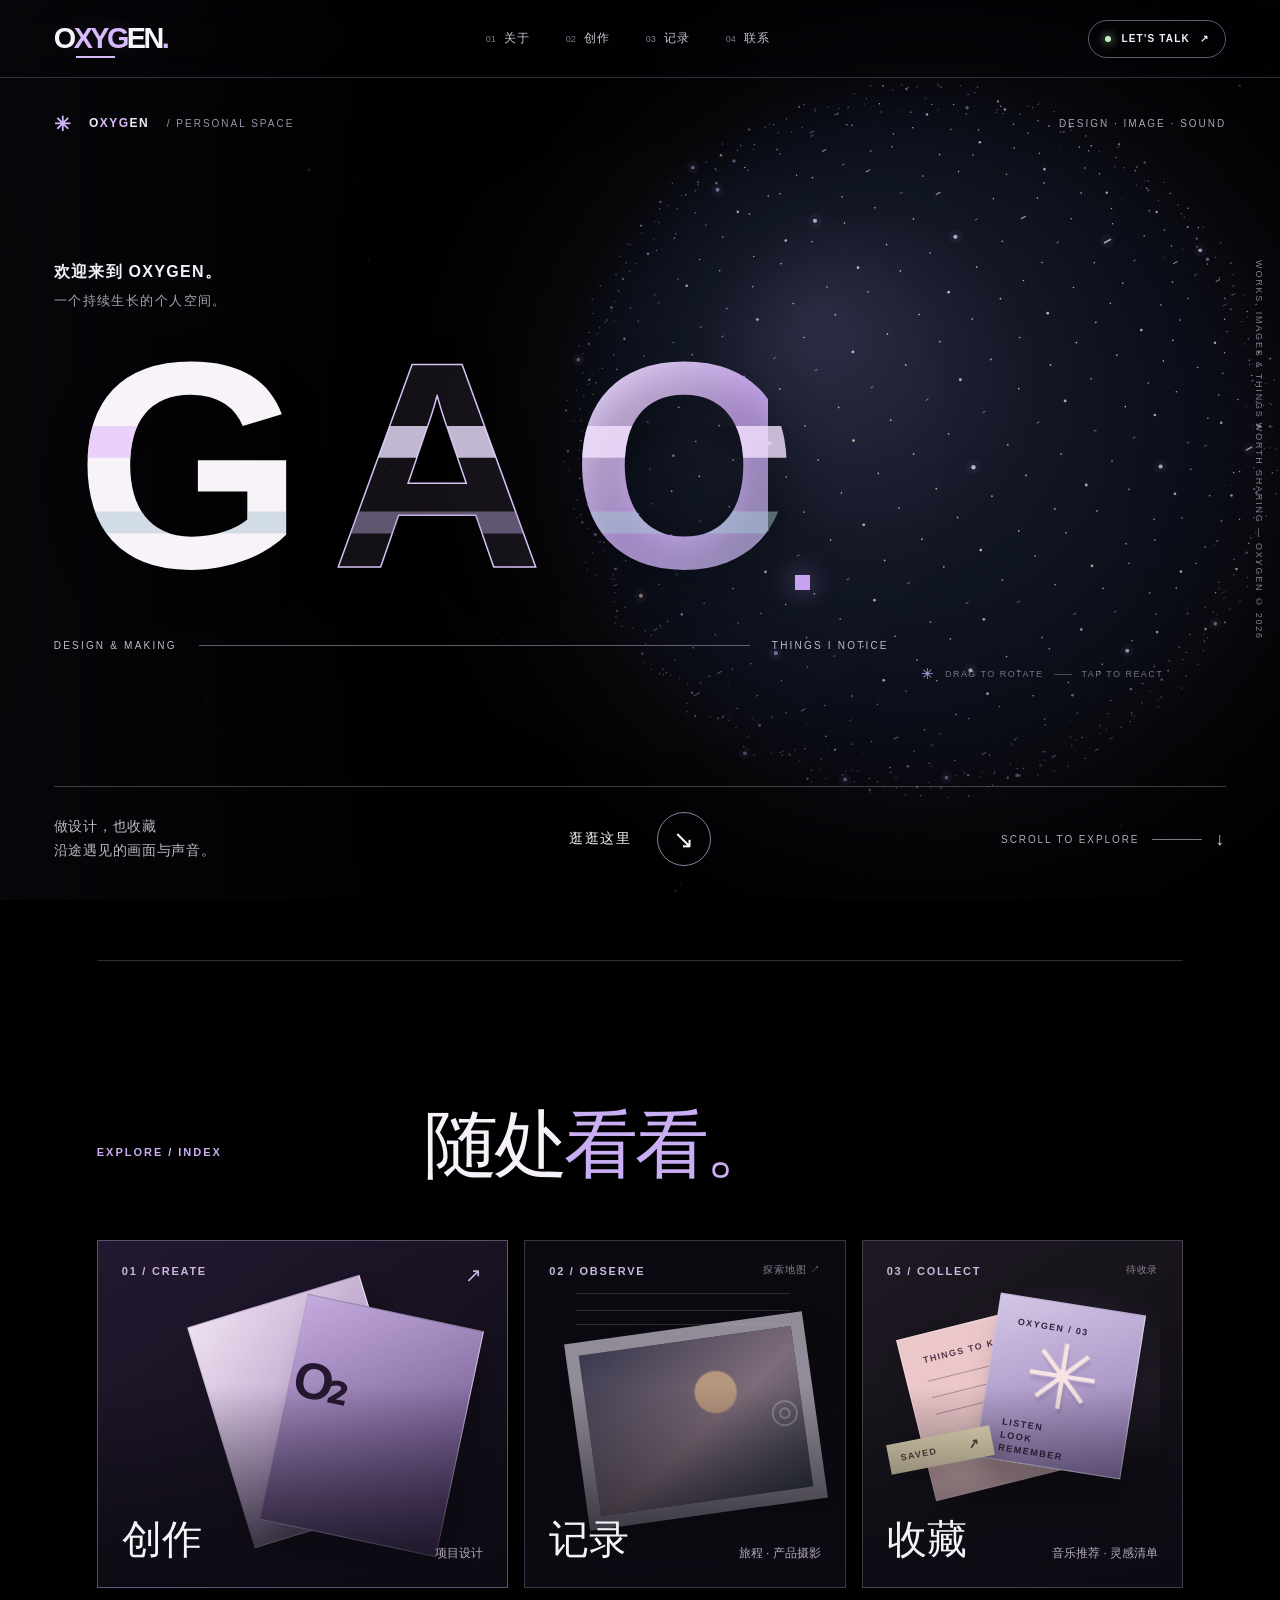
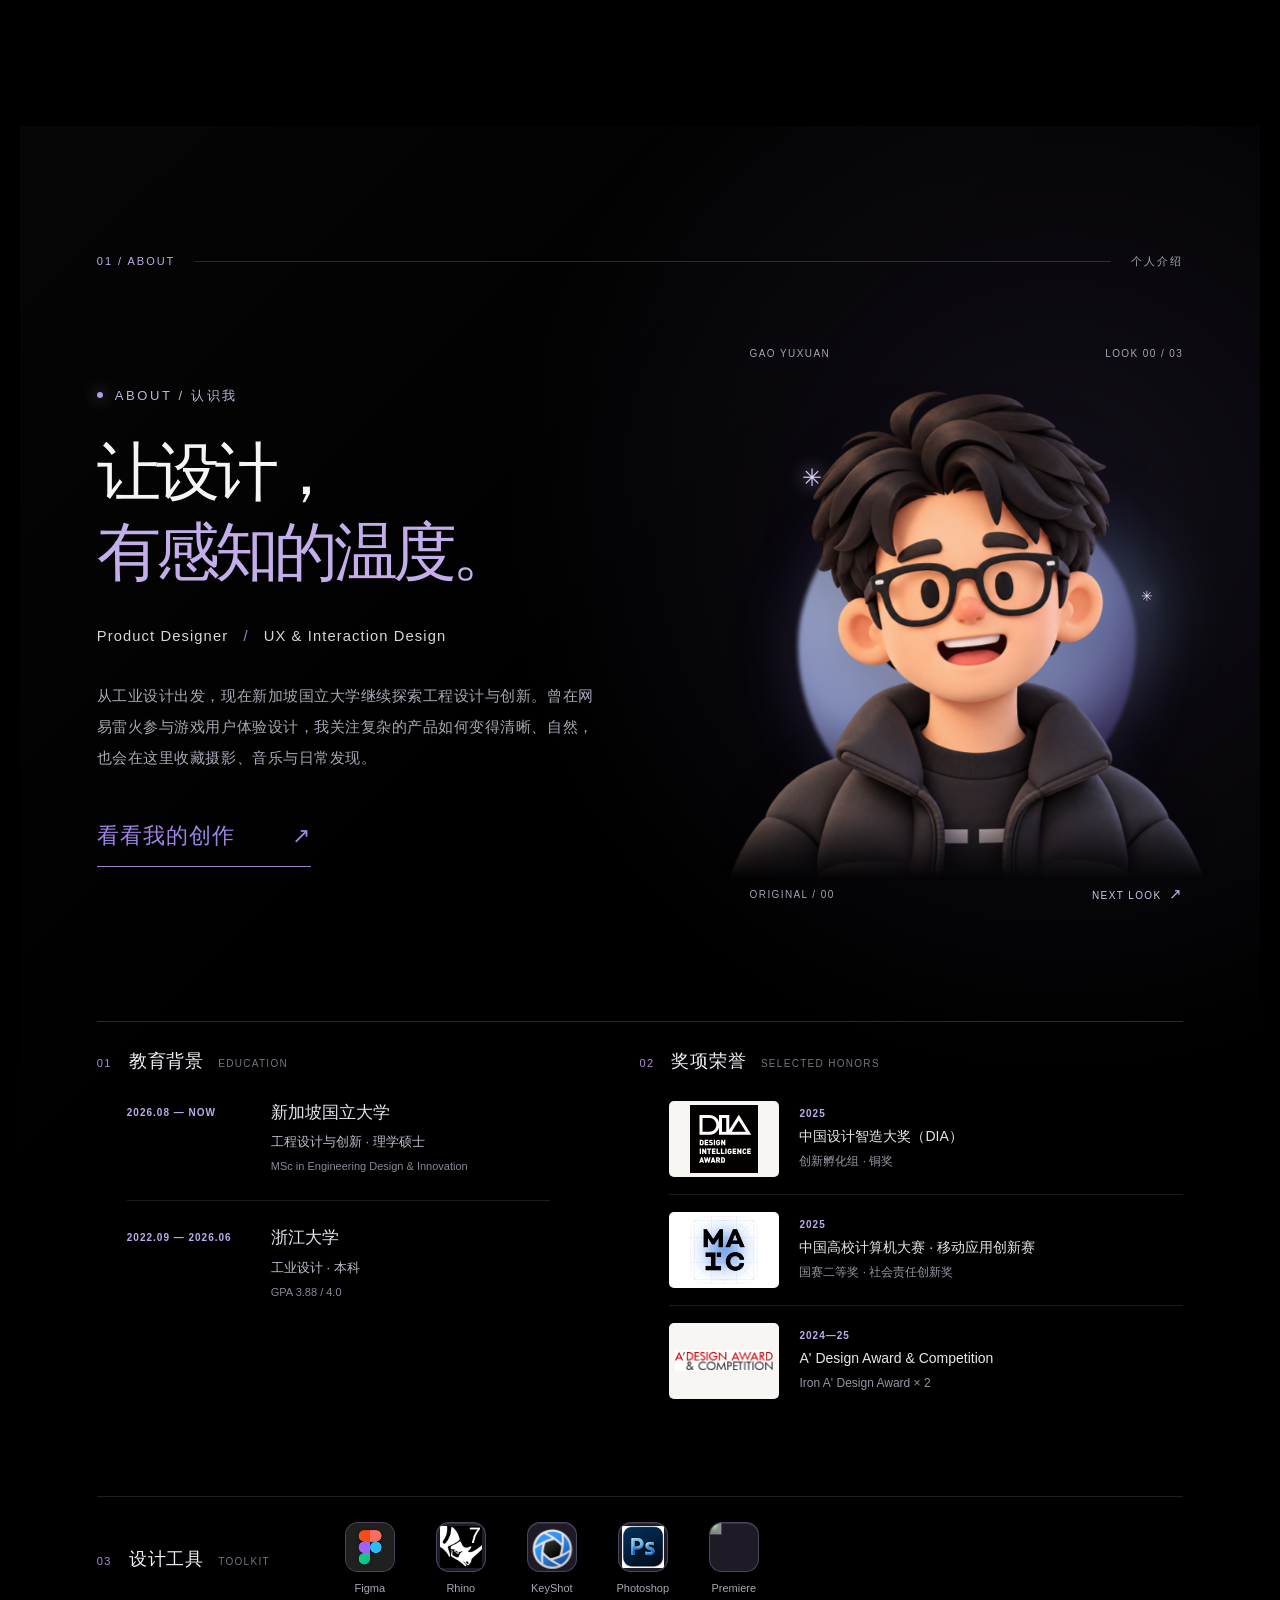
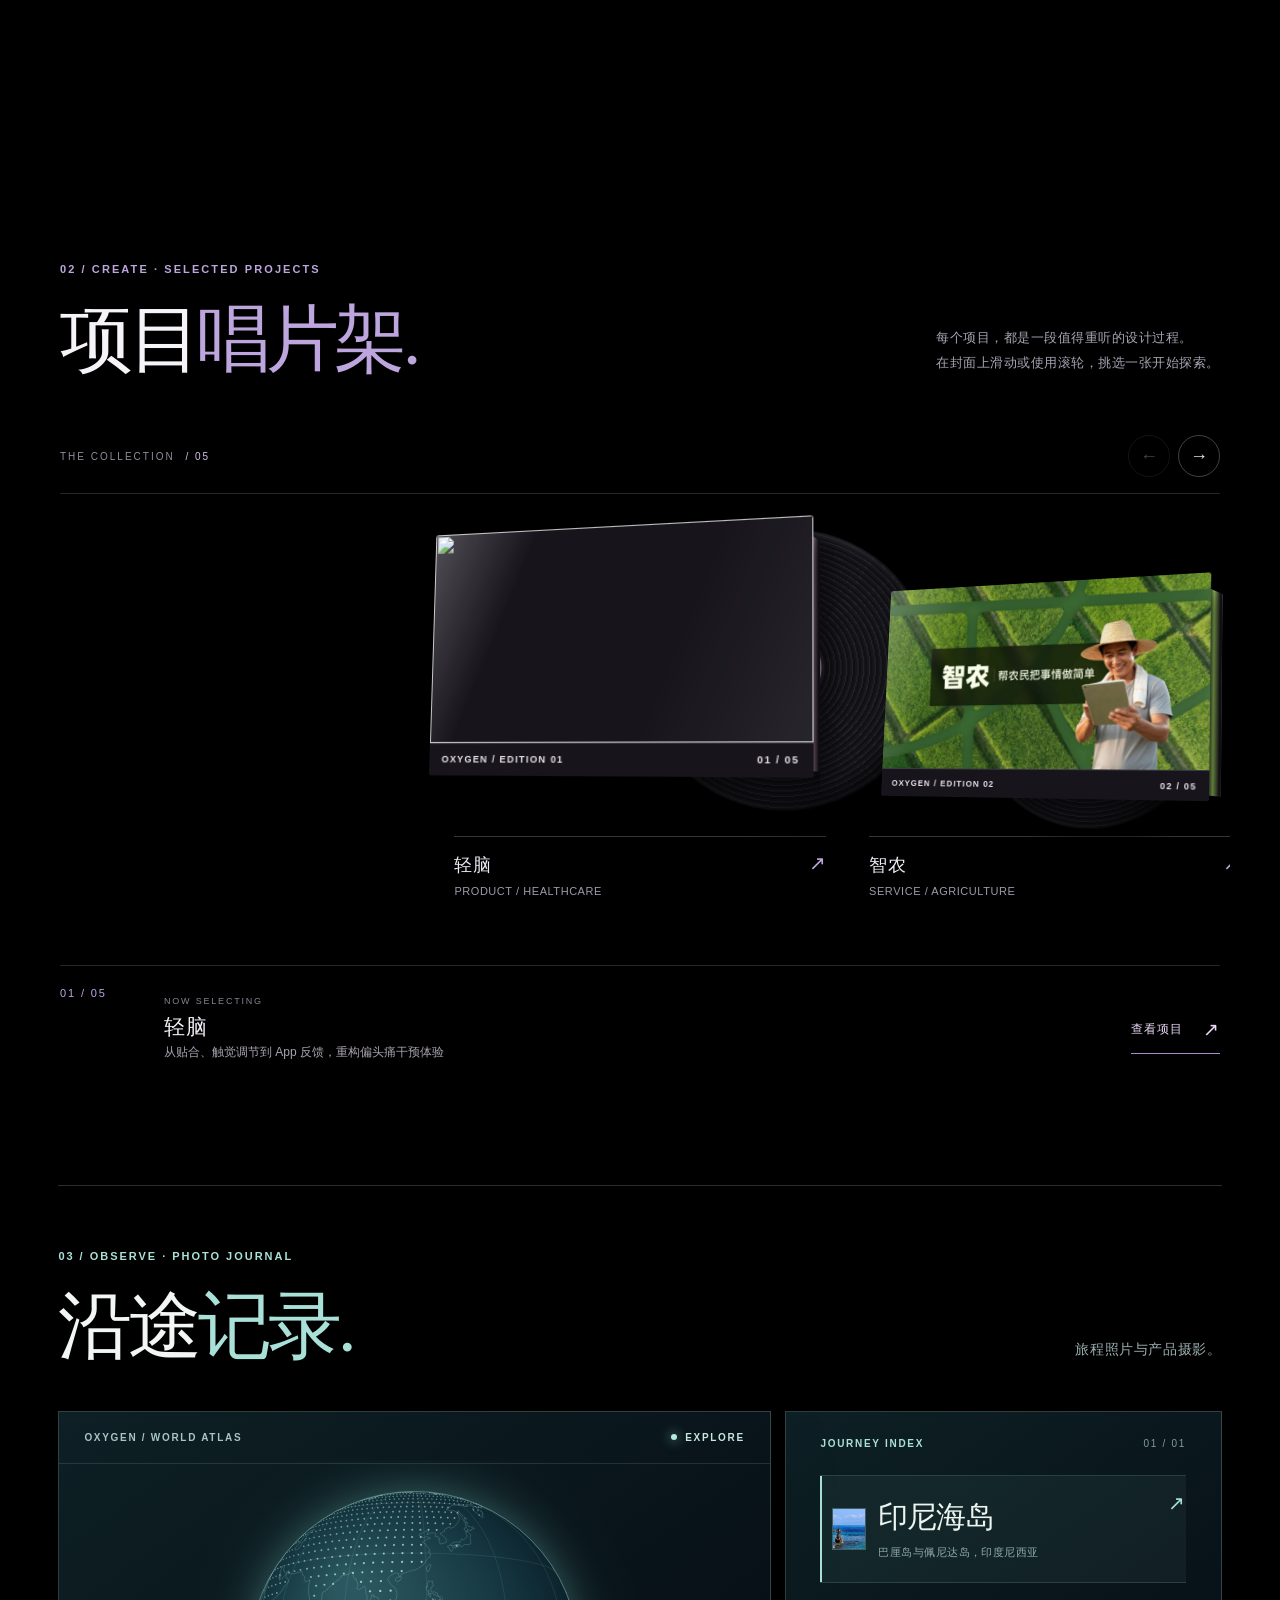
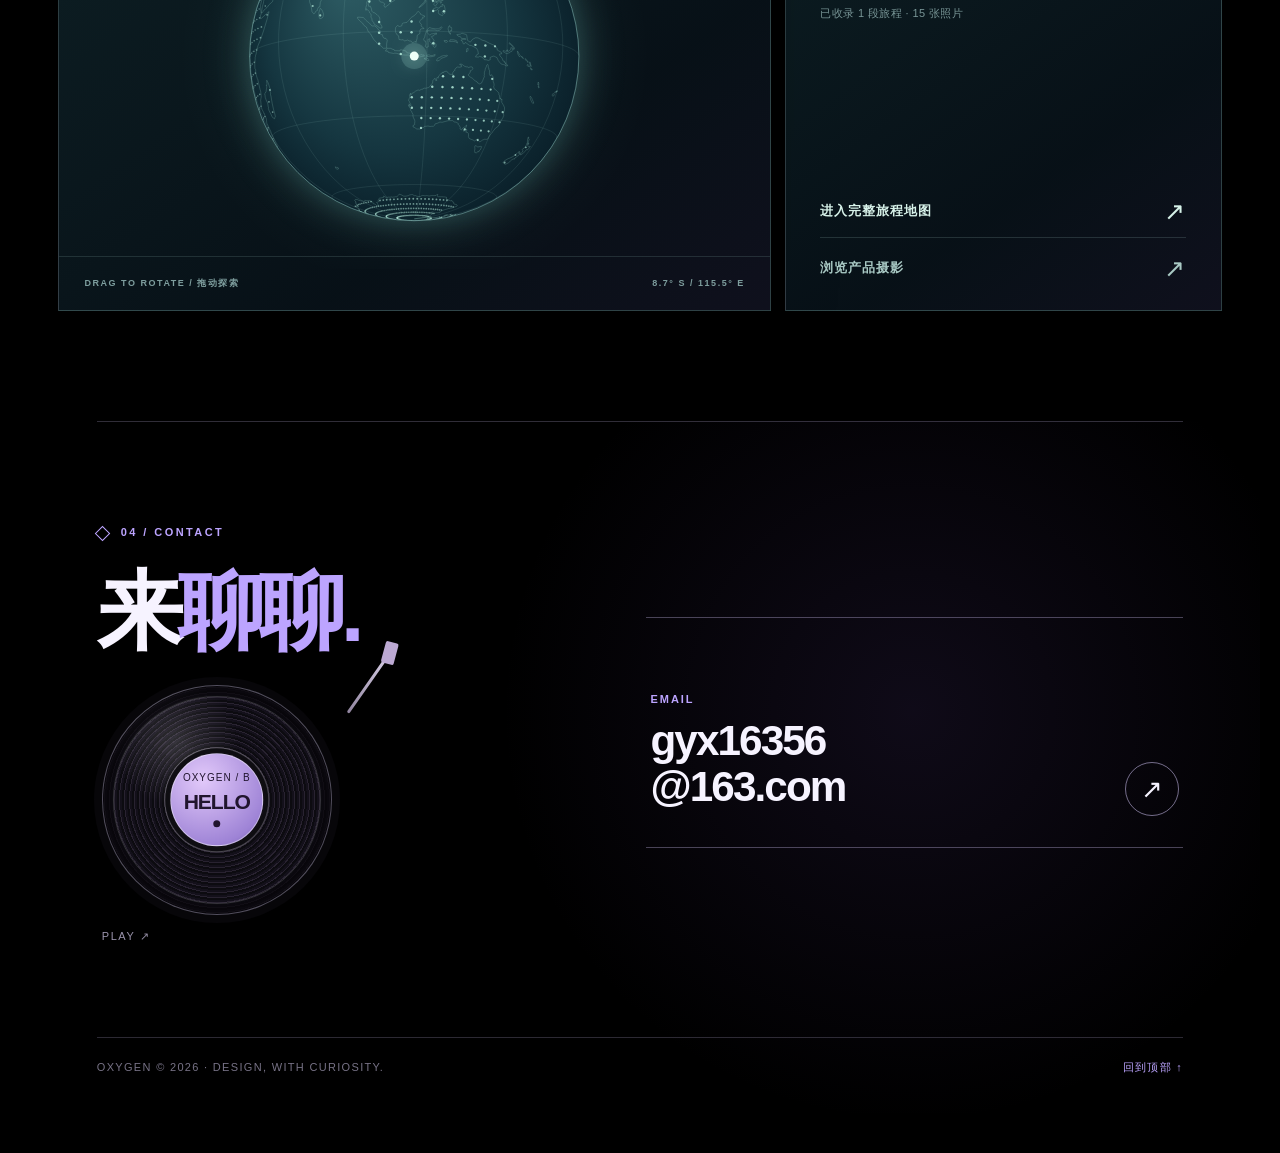
==== commit f96e5d29: "Add files via upload" ====
--- a/index.html
+++ b/index.html
@@ -3,13 +3,14 @@
 <head>
     <meta charset="UTF-8">
     <meta name="viewport" content="width=device-width, initial-scale=1.0">
-    <meta name="description" content="OXYGEN，高宇轩的个人网站：设计项目、平面视觉，以及逐步收录的摄影、音乐与日常观察。">
-    <title>OXYGEN｜高宇轩的个人网站</title>
+    <meta name="description" content="OXYGEN：关于设计、摄影、音乐与日常观察的个人空间。">
+    <title>OXYGEN｜设计、记录与收藏</title>
     <link rel="stylesheet" href="styles.css">
     <link rel="stylesheet" href="about.css">
     <link rel="stylesheet" href="hero.css">
     <link rel="stylesheet" href="personal.css">
     <link rel="stylesheet" href="portfolio.css">
+    <link rel="stylesheet" href="journal-preview.css">
     <link rel="stylesheet" href="contact.css">
     <link rel="stylesheet" href="site-refine.css">
     <link rel="stylesheet" href="https://cdnjs.cloudflare.com/ajax/libs/font-awesome/6.0.0/css/all.min.css">
@@ -22,7 +23,7 @@
             <ul id="primary-nav">
                 <li><a href="#about"><span>01</span>关于</a></li>
                 <li><a href="#portfolio"><span>02</span>创作</a></li>
-                <li><a href="photo-journal.html"><span>03</span>记录</a></li>
+                <li><a href="#journal-preview"><span>03</span>记录</a></li>
                 <li><a href="#contact"><span>04</span>联系</a></li>
             </ul>
             <a href="#contact" class="header-contact"><span class="status-dot" aria-hidden="true"></span> LET'S TALK <span aria-hidden="true">↗</span></a>
@@ -35,8 +36,15 @@
         <div class="hero-inner">
             <div class="hero-topline"><span class="hero-brand"><span class="hero-spark" aria-hidden="true">✳</span> O<span>XYG</span>EN <i>/ PERSONAL SPACE</i></span><span>DESIGN · IMAGE · SOUND</span></div>
             <div class="hero-main">
-                <p class="hero-pretitle">你好，我是高宇轩。<span>欢迎来到我的个人空间。</span></p>
-                <h1 id="hero-title"><span class="hero-title-solid">GAO</span><span class="hero-title-outline">YUXUAN<span class="hero-title-dot">.</span></span></h1>
+                <p class="hero-pretitle">欢迎来到 OXYGEN。<span>一个持续生长的个人空间。</span></p>
+                <h1 id="hero-title" aria-label="GAO">
+                    <span class="hero-name-mark" aria-hidden="true">
+                        <span class="hero-initial hero-initial-g" data-letter="G" aria-hidden="true"><span class="hero-initial-core">G</span></span>
+                        <span class="hero-initial hero-initial-a" data-letter="A" aria-hidden="true"><span class="hero-initial-core">A</span></span>
+                        <span class="hero-initial hero-initial-o" data-letter="O" aria-hidden="true"><span class="hero-initial-core">O</span></span>
+                        <span class="hero-name-cursor" aria-hidden="true"></span>
+                    </span>
+                </h1>
                 <div class="hero-identity"><span>DESIGN & MAKING</span><span class="hero-identity-line" aria-hidden="true"></span><span>THINGS I NOTICE</span></div>
             </div>
             <div class="hero-bottomline">
@@ -50,10 +58,10 @@
     </section>
     <main class="main-section">
         <section id="spaces" class="space-index" aria-labelledby="spaces-title">
-            <div class="space-index-heading"><span class="space-kicker">EXPLORE / 这个空间</span><h2 id="spaces-title">这里不只放<span>作品。</span></h2><p>设计是起点。拍下的画面、反复听的音乐，以及新的兴趣，也会慢慢来到这里。</p></div>
+            <div class="space-index-heading"><span class="space-kicker">EXPLORE / INDEX</span><h2 id="spaces-title">随处<span>看看。</span></h2></div>
             <div class="space-grid">
-                <a class="space-card space-card-create" href="#portfolio"><span class="space-card-top"><small>01 / CREATE</small><span aria-hidden="true">↗</span></span><span class="space-card-art space-create-art" aria-hidden="true"><i></i><i></i><b>O₂</b></span><span class="space-card-bottom"><strong>创作</strong><em>项目设计 · 平面视觉</em></span></a>
-                <a class="space-card space-card-photo" href="photo-journal.html" aria-label="进入记录，探索摄影旅程地图"><span class="space-card-top"><small>02 / OBSERVE</small><span>探索地图 ↗</span></span><span class="space-card-art space-photo-art" aria-hidden="true"><i></i><i></i><i></i><b>◎</b></span><span class="space-card-bottom"><strong>记录</strong><em>摄影 · 旅程地图</em></span></a>
+                <a class="space-card space-card-create" href="#portfolio"><span class="space-card-top"><small>01 / CREATE</small><span aria-hidden="true">↗</span></span><span class="space-card-art space-create-art" aria-hidden="true"><i></i><i></i><b>O₂</b></span><span class="space-card-bottom"><strong>创作</strong><em>项目设计</em></span></a>
+                <a class="space-card space-card-photo" href="photo-journal.html" aria-label="进入记录，探索摄影旅程地图"><span class="space-card-top"><small>02 / OBSERVE</small><span>探索地图 ↗</span></span><span class="space-card-art space-photo-art" aria-hidden="true"><i></i><i></i><i></i><b>◎</b></span><span class="space-card-bottom"><strong>记录</strong><em>旅程 · 产品摄影</em></span></a>
                 <article class="space-card space-card-collect"><span class="space-card-top"><small>03 / COLLECT</small><span>待收录</span></span><span class="space-card-art space-collect-art" aria-hidden="true"><span class="collect-note collect-note-back"><small>THINGS TO KEEP</small><i></i><i></i><i></i></span><span class="collect-note collect-note-front"><small>OXYGEN / 03</small><b>✳</b><em>LISTEN<br>LOOK<br>REMEMBER</em></span><span class="collect-tab">SAVED <span>↗</span></span></span><span class="space-card-bottom"><strong>收藏</strong><em>音乐推荐 · 灵感清单</em></span></article>
             </div>
         </section>
@@ -67,7 +75,7 @@
 
                 <div class="about-content">
                     <div class="about-text">
-                        <p class="about-eyebrow"><span class="about-dot" aria-hidden="true"></span> 你好，我是高宇轩</p>
+                        <p class="about-eyebrow"><span class="about-dot" aria-hidden="true"></span> ABOUT / 认识我</p>
                         <h2 id="about-title" class="about-name">让设计，<br><em>有感知的温度。</em></h2>
                         <p class="about-role">Product Designer <span aria-hidden="true">/</span> UX & Interaction Design</p>
                         <p class="about-description">从工业设计出发，现在新加坡国立大学继续探索工程设计与创新。曾在网易雷火参与游戏用户体验设计，我关注复杂的产品如何变得清晰、自然，也会在这里收藏摄影、音乐与日常发现。</p>
@@ -76,14 +84,17 @@
 
                     <div class="about-photo">
                         <div class="about-portrait-wrap">
-                            <div class="about-portrait-top"><span>GAO YUXUAN</span><span>PROFILE / 001</span></div>
-                            <button class="photo-card" type="button" aria-label="查看另一张照片" aria-pressed="false">
-                                <span class="photo-card-inner">
-                                    <span class="photo-card-front"><img src="images/avatar/avatar1.jpg" alt="高宇轩在海边的照片"></span>
-                                    <span class="photo-card-back"><img src="images/avatar/avatar2.jpg" alt="一张有趣的羊群照片"></span>
-                                </span>
+                            <div class="about-portrait-top"><span>GAO YUXUAN</span><span class="avatar-look-count">LOOK 00 / 03</span></div>
+                            <button class="avatar-stage" type="button" data-look="original" aria-label="当前为原始形象，点击切换装扮">
+                                <span class="avatar-stage-halo" aria-hidden="true"></span>
+                                <span class="avatar-look-effects" aria-hidden="true"><i></i><i></i><i></i></span>
+                                <span class="avatar-stage-spark avatar-stage-spark-one" aria-hidden="true">✳</span>
+                                <span class="avatar-stage-spark avatar-stage-spark-two" aria-hidden="true">✳</span>
+                                <img class="avatar-stage-figure is-visible" src="images/avatar/avatar-3d.png" alt="" loading="lazy">
+                                <img class="avatar-stage-figure" src="images/avatar/avatar-3d.png" alt="" aria-hidden="true" loading="lazy">
+                                <span class="avatar-stage-greeting" aria-hidden="true">HELLO!</span>
                             </button>
-                            <div class="about-portrait-bottom"><span class="portrait-caption">BEYOND THE WORK</span><span class="portrait-toggle-hint">点击翻转照片 <span aria-hidden="true">↗</span></span></div>
+                            <div class="about-portrait-bottom"><span class="portrait-caption" aria-live="polite">ORIGINAL / 00</span><span class="portrait-toggle-hint">NEXT LOOK <span aria-hidden="true">↗</span></span></div>
                         </div>
                     </div>
                 </div>
@@ -100,7 +111,7 @@
                         <div class="about-detail-label"><span>02</span><h3>奖项荣誉 <small>SELECTED HONORS</small></h3></div>
                         <ol class="about-awards">
                             <li><span class="about-award-mark" aria-hidden="true"><img src="images/awards/dia.svg" alt="" loading="lazy"></span><div class="about-award-copy"><span class="about-award-year">2025</span><strong>中国设计智造大奖（DIA）</strong><small>创新孵化组 · 铜奖</small></div></li>
-                            <li><span class="about-award-mark about-award-mark-4c" aria-hidden="true"><img src="images/awards/computer-design-competition.jpg" alt="" loading="lazy"></span><div class="about-award-copy"><span class="about-award-year">2025</span><strong>中国大学生计算机设计大赛</strong><small>国赛二等奖 · 社会责任创新奖</small></div></li>
+                            <li><span class="about-award-mark about-award-mark-maic" aria-hidden="true"><img src="images/awards/maic-app.png" alt="" loading="lazy"></span><div class="about-award-copy"><span class="about-award-year">2025</span><strong>中国高校计算机大赛 · 移动应用创新赛</strong><small>国赛二等奖 · 社会责任创新奖</small></div></li>
                             <li><span class="about-award-mark about-award-mark-a" aria-hidden="true"><img src="images/awards/a-design-award.gif" alt="" loading="lazy"></span><div class="about-award-copy"><span class="about-award-year">2024—25</span><strong>A' Design Award &amp; Competition</strong><small>Iron A' Design Award × 2</small></div></li>
                         </ol>
                     </div>
@@ -111,7 +122,7 @@
                             <div class="about-skill"><span class="about-skill-icon" aria-hidden="true"><img src="images/skills/rhino.jpg" alt="" loading="lazy"></span><span>Rhino</span></div>
                             <div class="about-skill"><span class="about-skill-icon about-skill-icon-keyshot" aria-hidden="true"><img src="images/skills/keyshot.png" alt="" loading="lazy"></span><span>KeyShot</span></div>
                             <div class="about-skill"><span class="about-skill-icon" aria-hidden="true"><img src="images/skills/ps.jpg" alt="" loading="lazy"></span><span>Photoshop</span></div>
-                            <div class="about-skill"><span class="about-skill-icon about-skill-icon-premiere" aria-hidden="true"><img src="images/skills/pr.webp" alt="" loading="lazy"></span><span>Premiere</span></div>
+                            <div class="about-skill"><span class="about-skill-icon about-skill-icon-premiere" aria-hidden="true"><img src="images/skills/pr.png" alt="" loading="lazy"></span><span>Premiere</span></div>
                         </div>
                     </div>
                 </div>
@@ -140,29 +151,43 @@
                 <div class="album-now-copy"><span>NOW SELECTING</span><h3 id="album-current-title">轻脑</h3><p id="album-current-description">偏头痛干预设备的工程与体验创新</p></div>
                 <a id="album-current-link" href="portfolio-1.html">查看项目 <span aria-hidden="true">↗</span></a>
             </div>
-            <a class="graphic-gateway" href="graphic-design.html" aria-label="浏览平面设计分类页面">
-                <span class="graphic-gateway-copy"><small>THE OTHER SIDE / 视觉练习</small><strong>翻到另一面，<br>看见<span>平面设计.</span></strong><em>查看设计分类 <span aria-hidden="true">↗</span></em></span>
-                <span class="graphic-gateway-art" aria-hidden="true"><span class="graphic-gateway-sheet sheet-back">O / 01</span><span class="graphic-gateway-sheet sheet-front"><b>O₂</b><i>GRAPHIC<br>ARCHIVE</i><small>TYPE · IMAGE · COMPOSITION</small></span></span>
-            </a>
+        </section>
+        <section id="journal-preview" class="journal-preview" aria-labelledby="journal-preview-title">
+            <div class="journal-preview-heading">
+                <div><p class="journal-preview-kicker">03 / OBSERVE · PHOTO JOURNAL</p><h2 id="journal-preview-title">沿途<span>记录.</span></h2></div>
+                <p class="journal-preview-intro">旅程照片与产品摄影。</p>
+            </div>
+            <div class="journal-preview-grid">
+                <div class="journal-preview-world">
+                    <div class="journal-preview-world-top"><span>OXYGEN / WORLD ATLAS</span><span class="journal-preview-live"><i aria-hidden="true"></i> EXPLORE</span></div>
+                    <canvas id="journal-preview-globe" tabindex="0" aria-label="地球预览，可拖动旋转或使用方向键"></canvas>
+                    <div class="journal-preview-world-bottom"><span>DRAG TO ROTATE / 拖动探索</span><span id="journal-preview-coordinate">8.7° S / 115.5° E</span></div>
+                </div>
+                <div class="journal-preview-side">
+                    <div class="journal-preview-side-top"><span>JOURNEY INDEX</span><span id="journal-preview-count">00 / 00</span></div>
+                    <div class="journal-preview-list" id="journal-preview-list" aria-label="预览地点"></div>
+                    <p class="journal-preview-note" id="journal-preview-note">已收录 1 段旅程 · 15 张照片</p>
+                    <a class="journal-preview-link" href="photo-journal.html#explore"><span>进入完整旅程地图</span><span aria-hidden="true">↗</span></a>
+                    <a class="journal-preview-link journal-preview-link-secondary" href="photo-studies.html"><span>浏览产品摄影</span><span aria-hidden="true">↗</span></a>
+                </div>
+            </div>
         </section>
         <section id="contact" class="reach-section" aria-labelledby="reach-title">
             <div class="reach-heading">
                 <p class="reach-kicker">04 / CONTACT</p>
                 <h2 id="reach-title">来<span>聊聊.</span></h2>
-                <p class="reach-lede">合作或交流，随时联系。</p>
                 <div class="reach-record-area">
                     <button class="reach-record" type="button" aria-label="转动唱片" aria-pressed="false">
                         <span class="reach-record-label" aria-hidden="true"><small>OXYGEN / B</small><strong>HELLO</strong><i></i></span>
                     </button>
                     <span class="reach-tonearm" aria-hidden="true"></span>
-                    <span class="reach-record-hint" aria-live="polite">点击唱片转动 ↗</span>
+                    <span class="reach-record-hint" aria-live="polite">PLAY ↗</span>
                 </div>
             </div>
 
             <div class="reach-directory reach-directory--single" aria-label="邮箱联系">
                 <a class="reach-main-link" href="mailto:gyx16356@163.com" aria-label="发送邮件到 gyx16356@163.com">
-                    <span class="reach-number">01 / START HERE</span>
-                    <span class="reach-mail-copy"><span class="reach-label">EMAIL ME</span><strong>gyx16356<br>@163.com</strong><small>点击打开邮件应用</small></span>
+                    <span class="reach-mail-copy"><span class="reach-label">EMAIL</span><strong>gyx16356<br>@163.com</strong></span>
                     <span class="reach-main-arrow" aria-hidden="true">↗</span>
                 </a>
             </div>
@@ -174,6 +199,9 @@
     <script src="orb.js"></script>
     <script src="script.js"></script>
     <script src="portfolio.js"></script>
+    <script src="natural-earth-land.js"></script>
+    <script src="photo-journeys.js"></script>
+    <script src="journal-preview.js"></script>
     <script src="contact.js"></script>
 </body>
 </html> 
--- a/about.css
+++ b/about.css
@@ -1,317 +1,431 @@
-/* Personal introduction: restrained editorial layout. */
-.main-section #about.about-v2 {
-  position: relative;
-  isolation: isolate;
-  display: block;
-  min-height: 0;
-  margin: 0 0 150px;
-  padding: clamp(84px, 10vw, 150px) clamp(24px, 6vw, 90px) 74px;
-  overflow: hidden;
-  scroll-margin-top: 72px;
-  background: transparent;
-  border: 0;
-}
-
-.main-section #about.about-v2::before {
-  content: "";
-  position: absolute;
-  z-index: -1;
-  inset: 0;
-  pointer-events: none;
-  background: radial-gradient(circle at 84% 25%, rgba(153,126,208,.12), transparent 36%),
-              linear-gradient(135deg, rgba(255,255,255,.025), transparent 40%);
-}
-
-.about-v2 .about-shell { max-width: 1200px; margin: auto; }
-.about-v2 .about-section-meta {
-  display: flex;
-  align-items: center;
-  gap: 20px;
-  margin-bottom: clamp(48px, 6vw, 90px);
-  color: #a7a2b2;
-  font-size: 11px;
-  letter-spacing: .18em;
-}
-.about-v2 .about-section-index { color: #bdabeb; white-space: nowrap; }
-.about-v2 .about-section-line { flex: 1; height: 1px; background: rgba(255,255,255,.15); }
-
-.about-v2 .about-content {
-  max-width: none;
-  display: grid;
-  grid-template-columns: minmax(0, 1.13fr) minmax(330px, .87fr);
-  align-items: center;
-  gap: clamp(48px, 7vw, 110px);
-}
-.about-v2 .about-text { padding: 0; min-width: 0; }
-.about-v2 .about-eyebrow {
-  display: flex;
-  align-items: center;
-  gap: 12px;
-  margin: 0 0 26px;
-  color: #bfb2dc;
-  font-size: 13px;
-  font-weight: 400;
-  letter-spacing: .2em;
-}
-.about-v2 .about-dot { flex: none; width: 6px; height: 6px; background: #b49bdc; box-shadow: 0 0 16px #b49bdc; }
-.main-section .about-v2 .about-name {
-  margin: 0 0 31px;
-  color: #f7f4f8;
-  font-family: Georgia, 'Songti SC', 'Noto Serif CJK SC', serif;
-  font-size: clamp(50px, 5vw, 76px);
-  font-weight: 400;
-  line-height: 1.25;
-  letter-spacing: -.075em;
-  text-align: left;
-}
-.about-v2 .about-name em { color: #c3adeb; font-style: normal; white-space: nowrap; }
-.main-section .about-v2 .about-role {
-  margin: 0 0 32px;
-  color: #dad5df;
-  font-size: clamp(12px, 1.15vw, 15px);
-  font-weight: 400;
-  line-height: 1.7;
-  letter-spacing: .075em;
-}
-.about-v2 .about-role span { padding: 0 10px; color: #9d83ca; }
-.main-section .about-v2 .about-description {
-  max-width: 500px;
-  margin: 0;
-  color: #aaa6b4;
-  font-size: 15px;
-  line-height: 2.05;
-  letter-spacing: .035em;
-}
-.about-v2 .about-cta {
-  display: inline-flex;
-  justify-content: space-between;
-  align-items: center;
-  gap: 56px;
-  min-width: 210px;
-  margin: 48px 0 0;
-  padding: 0 0 15px;
-  border-bottom: 1px solid #9d83ca;
-  color: #f7f4f8;
-  text-decoration: none;
-  font-size: 14px;
-  letter-spacing: .08em;
-  transition: color .25s ease, border-color .25s ease;
-}
-.about-v2 .about-cta:hover { color: #c3adeb; border-color: #c3adeb; }
-.about-v2 .about-cta-arrow { font-size: 22px; line-height: 1; transition: transform .25s ease; }
-.about-v2 .about-cta:hover .about-cta-arrow { transform: translate(4px,-4px); }
-.about-v2 a:focus-visible, .about-v2 button:focus-visible { outline: 2px solid #d7c2ff; outline-offset: 6px; }
-
-.about-v2 .about-photo { width: 100%; min-height: 0; padding: 0; perspective: none; }
-.about-v2 .about-portrait-wrap {
-  width: 100%;
-  max-width: 440px;
-  padding: 0;
-  gap: 0;
-  border: 0;
-  border-radius: 0;
-  background: none;
-}
-.about-v2 .about-portrait-top, .about-v2 .about-portrait-bottom {
-  width: 100%;
-  display: flex;
-  justify-content: space-between;
-  align-items: center;
-  gap: 12px;
-  color: #a9a3b4;
-  font-size: 10px;
-  line-height: 1.5;
-  letter-spacing: .14em;
-}
-.about-v2 .about-portrait-top { margin-bottom: 14px; }
-.about-v2 .about-portrait-bottom { margin-top: 14px; }
-.about-v2 .photo-card {
-  display: block;
-  width: 100%;
-  height: auto;
-  aspect-ratio: 4 / 5;
-  min-width: 0;
-  padding: 0;
-  border: 0;
-  border-radius: 0;
-  background: transparent;
-  cursor: pointer;
-  perspective: 1200px;
-}
-.about-v2 .photo-card-inner { display: block; width: 100%; height: 100%; }
-.about-v2 .photo-card-front, .about-v2 .photo-card-back {
-  display: block;
-  width: 100%;
-  height: 100%;
-  border-radius: 0;
-  background: #211e29;
-  box-shadow: none;
-}
-.about-v2 .photo-card-front::after, .about-v2 .photo-card-back::after {
-  content: "";
-  position: absolute;
-  inset: 0;
-  pointer-events: none;
-  border: 1px solid rgba(255,255,255,.14);
-  background: linear-gradient(180deg, transparent 70%, rgba(12,10,20,.24));
-}
-.about-v2 .photo-card img { display: block; width: 100%; height: 100%; object-fit: cover; transition: transform .7s ease; }
-.about-v2 .photo-card-front img { object-position: center 72%; }
-.about-v2 .photo-card:hover img { transform: scale(1.035); }
-.about-v2 .photo-card.flipped .photo-card-inner { transform: rotateY(180deg); }
-.about-v2 .about-portrait-bottom .portrait-toggle-hint { color: #d4c5ee; font-size: 10px; white-space: nowrap; }
-.about-v2 .about-portrait-bottom .portrait-toggle-hint span { display: inline-block; margin-left: 3px; color: #c3adeb; font-size: 15px; }
-
-.about-v2 .about-details {
-  display: grid;
-  grid-template-columns: minmax(0, 1fr) minmax(0, 1.2fr);
-  gap: clamp(40px, 7vw, 100px);
-  margin-top: clamp(78px, 9vw, 125px);
-  border-top: 1px solid rgba(255,255,255,.16);
-}
-.about-v2 .about-detail { padding-top: 27px; }
-.about-v2 .about-detail-label { display: flex; align-items: baseline; gap: 17px; margin-bottom: 28px; }
-.about-v2 .about-detail-label > span { color: #a98ed7; font-size: 11px; letter-spacing: .12em; }
-.about-v2 .about-detail-label h3 { margin: 0; color: #f3f0f8; font-size: 18px; font-weight: 400; letter-spacing: .05em; }
-.about-v2 .about-detail-label small { margin-left: 8px; color: #777281; font-size: 10px; font-weight: 400; letter-spacing: .13em; }
-.about-v2 .about-education { padding-left: 30px; }
-.about-v2 .about-education h4 { margin-bottom: 6px; color: #e8e4ed; font-size: 16px; font-weight: 400; }
-.main-section .about-v2 .about-education p { margin: 0; color: #9994a3; font-size: 13px; }
-.about-v2 .education-type { border-color: rgba(195,173,235,.35); color: #c3adeb; }
-.about-v2 .about-skills { display: flex; flex-wrap: wrap; gap: clamp(14px, 2vw, 26px); margin: 0; padding-left: 30px; }
-.about-v2 .about-skill { gap: 9px; min-width: 58px; }
-.about-v2 .about-skill span { color: #aaa5b3; font-size: 11px; }
-.about-v2 .about-skill .about-skill-icon {
-  display: grid;
-  place-items: center;
-  width: 50px;
-  height: 50px;
-  border: 1px solid rgba(195,173,235,.28);
-  border-radius: 13px;
-  overflow: hidden;
-  background: #1e1b27;
-  box-shadow: inset 0 1px 0 rgba(255,255,255,.1), 0 8px 18px rgba(5,2,12,.13);
-  transition: transform .25s ease, border-color .25s ease, box-shadow .25s ease;
-}
-.about-v2 .about-skill .about-skill-icon img {
-  display: block;
-  width: 100%;
-  height: 100%;
-  object-fit: cover;
-  border: 0;
-  border-radius: 0;
-  background: transparent;
-  filter: none;
-  transition: none;
-}
-.about-v2 .about-skill-icon-figma img { transform: scale(1.25); }
-.about-v2 .about-skill-icon-keyshot img { transform: scale(1.1); }
-.about-v2 .about-skill-icon-premiere img { transform: scale(3.8); }
-.about-v2 .about-skill:hover .about-skill-icon {
-  transform: translateY(-4px);
-  border-color: rgba(207,180,255,.7);
-  box-shadow: inset 0 1px 0 rgba(255,255,255,.16), 0 12px 22px rgba(87,53,139,.2);
-}
-
-.about-v2 .about-education-list, .about-v2 .about-awards { margin: 0; padding: 0 0 0 30px; }
-.about-v2 .about-education {
-  display: grid;
-  grid-template-columns: 126px minmax(0, 1fr);
-  align-items: start;
-  gap: 18px;
-  padding: 0 0 25px;
-  border-bottom: 1px solid rgba(255,255,255,.11);
-}
-.about-v2 .about-education + .about-education { padding-top: 25px; }
-.about-v2 .about-education:last-child { padding-bottom: 0; border-bottom: 0; }
-.about-v2 .education-years, .about-v2 .about-award-year {
-  padding-top: 4px;
-  color: #bdabeb;
-  font: 600 10px/1.6 Arial, sans-serif;
-  letter-spacing: .1em;
-  white-space: nowrap;
-}
-.about-v2 .about-education h4 { margin: 0 0 7px; font-size: 17px; line-height: 1.45; }
-.main-section .about-v2 .about-education p { color: #c0bacb; font-size: 13px; line-height: 1.6; }
-.about-v2 .about-education small { display: block; margin-top: 5px; color: #8c8798; font-size: 11px; line-height: 1.55; }
-.about-v2 .about-awards { list-style: none; }
-.about-v2 .about-awards li {
-  display: grid;
-  grid-template-columns: 110px minmax(0, 1fr);
-  align-items: center;
-  gap: 20px;
-  padding: 0 0 17px;
-  border-bottom: 1px solid rgba(255,255,255,.11);
-}
-.about-v2 .about-awards li + li { padding-top: 17px; }
-.about-v2 .about-awards li:last-child { padding-bottom: 0; border-bottom: 0; }
-.about-v2 .about-award-mark {
-  display: grid;
-  place-items: center;
-  width: 110px;
-  height: 76px;
-  overflow: hidden;
-  border-radius: 5px;
-  background: #f7f6f3;
-}
-.about-v2 .about-award-mark img { display: block; max-width: 68px; max-height: 68px; width: auto; height: auto; object-fit: contain; }
-.about-v2 .about-award-mark-4c img { width: 106px; max-width: 106px; height: auto; max-height: none; }
-.about-v2 .about-award-mark-a img { width: 98px; max-width: 98px; max-height: none; }
-.about-v2 .about-award-copy { min-width: 0; }
-.about-v2 .about-award-year { display: block; margin-bottom: 4px; padding-top: 0; }
-.about-v2 .about-awards strong { display: block; color: #e8e4ed; font-size: 14px; font-weight: 500; line-height: 1.55; overflow-wrap: anywhere; }
-.about-v2 .about-awards small { display: block; margin-top: 5px; color: #9994a3; font-size: 12px; line-height: 1.6; }
-.about-v2 .about-detail-tools {
-  grid-column: 1 / -1;
-  display: grid;
-  grid-template-columns: 220px minmax(0, 1fr);
-  align-items: center;
-  gap: 20px;
-  margin-top: 8px;
-  padding-top: 25px;
-  border-top: 1px solid rgba(255,255,255,.12);
-}
-.about-v2 .about-detail-tools .about-detail-label { margin-bottom: 0; }
-.about-v2 .about-detail-tools .about-skills { padding-left: 0; }
-
-@media (max-width: 900px) {
-  .main-section #about.about-v2 { padding: 76px clamp(24px, 6vw, 50px) 60px; }
-  .about-v2 .about-content { grid-template-columns: 1fr 300px; gap: 34px; }
-  .main-section .about-v2 .about-name { font-size: clamp(43px, 5.5vw, 60px); }
-  .about-v2 .about-details { gap: 35px; }
-}
-@media (max-width: 700px) {
-  .main-section #about.about-v2 { padding: 55px 24px 50px; margin-bottom: 85px; }
-  .about-v2 .about-section-meta { margin-bottom: 55px; }
-  .about-v2 .about-content { grid-template-columns: 1fr; gap: 56px; }
-  .about-v2 .about-photo { order: 0; }
-  .about-v2 .about-portrait-wrap { max-width: 420px; margin: auto; }
-  .about-v2 .about-details { grid-template-columns: 1fr; gap: 36px; margin-top: 72px; }
-  .about-v2 .about-detail + .about-detail { border-top: 1px solid rgba(255,255,255,.12); }
-  .about-v2 .about-detail-tools { grid-column: auto; display: block; margin-top: 0; }
-  .about-v2 .about-detail-tools .about-detail-label { margin-bottom: 28px; }
-  .about-v2 .about-detail-tools .about-skills { padding-left: 30px; }
-}
-@media (max-width: 480px) {
-  .main-section #about.about-v2 { padding: 42px 18px 48px; }
-  .about-v2 .about-section-meta { gap: 12px; margin-bottom: 42px; font-size: 10px; }
-  .main-section .about-v2 .about-name { font-size: clamp(40px, 10vw, 52px); }
-  .about-v2 .about-name em { white-space: normal; }
-  .main-section .about-v2 .about-role { font-size: 12px; }
-  .main-section .about-v2 .about-description { font-size: 14px; }
-  .about-v2 .about-cta { margin-top: 36px; }
-  .about-v2 .about-education-list, .about-v2 .about-awards, .about-v2 .about-detail-tools .about-skills { padding-left: 0; }
-  .about-v2 .about-education { grid-template-columns: 1fr; gap: 8px; }
-  .about-v2 .about-awards li { grid-template-columns: 100px minmax(0, 1fr); gap: 14px; }
-  .about-v2 .about-award-mark { width: 100px; height: 70px; }
-  .about-v2 .about-award-mark img { max-width: 62px; max-height: 62px; }
-  .about-v2 .about-award-mark-4c img { width: 96px; max-width: 96px; height: auto; max-height: none; }
-  .about-v2 .about-award-mark-a img { width: 90px; max-width: 90px; max-height: none; }
-  .about-v2 .about-skills { display: grid; grid-template-columns: repeat(3, minmax(0, 1fr)); gap: 18px 12px; }
-  .about-v2 .about-skill { min-width: 55px; }
-  .about-v2 .about-skill .about-skill-icon { width: 48px; height: 48px; }
-  .about-v2 .about-detail-label h3 { font-size: 16px; }
-}
-@media (prefers-reduced-motion: reduce) {
-  .about-v2 .photo-card-inner, .about-v2 .photo-card img, .about-v2 .about-cta, .about-v2 .about-cta-arrow, .about-v2 .about-skill .about-skill-icon { transition-duration: .01ms; }
-}
+/* Personal introduction: restrained editorial layout. */
+.main-section #about.about-v2 {
+  position: relative;
+  isolation: isolate;
+  display: block;
+  min-height: 0;
+  margin: 0 0 150px;
+  padding: clamp(84px, 10vw, 150px) clamp(24px, 6vw, 90px) 74px;
+  overflow: hidden;
+  scroll-margin-top: 72px;
+  background: transparent;
+  border: 0;
+}
+
+.main-section #about.about-v2::before {
+  content: "";
+  position: absolute;
+  z-index: -1;
+  inset: 0;
+  pointer-events: none;
+  background: radial-gradient(circle at 84% 25%, rgba(153,126,208,.12), transparent 36%),
+              linear-gradient(135deg, rgba(255,255,255,.025), transparent 40%);
+}
+
+.about-v2 .about-shell { max-width: 1200px; margin: auto; }
+.about-v2 .about-section-meta {
+  display: flex;
+  align-items: center;
+  gap: 20px;
+  margin-bottom: clamp(48px, 6vw, 90px);
+  color: #a7a2b2;
+  font-size: 11px;
+  letter-spacing: .18em;
+}
+.about-v2 .about-section-index { color: #bdabeb; white-space: nowrap; }
+.about-v2 .about-section-line { flex: 1; height: 1px; background: rgba(255,255,255,.15); }
+
+.about-v2 .about-content {
+  max-width: none;
+  display: grid;
+  grid-template-columns: minmax(0, 1.13fr) minmax(330px, .87fr);
+  align-items: center;
+  gap: clamp(48px, 7vw, 110px);
+}
+.about-v2 .about-text { padding: 0; min-width: 0; }
+.about-v2 .about-eyebrow {
+  display: flex;
+  align-items: center;
+  gap: 12px;
+  margin: 0 0 26px;
+  color: #bfb2dc;
+  font-size: 13px;
+  font-weight: 400;
+  letter-spacing: .2em;
+}
+.about-v2 .about-dot { flex: none; width: 6px; height: 6px; background: #b49bdc; box-shadow: 0 0 16px #b49bdc; }
+.main-section .about-v2 .about-name {
+  margin: 0 0 31px;
+  color: #f7f4f8;
+  font-family: Georgia, 'Songti SC', 'Noto Serif CJK SC', serif;
+  font-size: clamp(50px, 5vw, 76px);
+  font-weight: 400;
+  line-height: 1.25;
+  letter-spacing: -.075em;
+  text-align: left;
+}
+.about-v2 .about-name em { color: #c3adeb; font-style: normal; white-space: nowrap; }
+.main-section .about-v2 .about-role {
+  margin: 0 0 32px;
+  color: #dad5df;
+  font-size: clamp(12px, 1.15vw, 15px);
+  font-weight: 400;
+  line-height: 1.7;
+  letter-spacing: .075em;
+}
+.about-v2 .about-role span { padding: 0 10px; color: #9d83ca; }
+.main-section .about-v2 .about-description {
+  max-width: 500px;
+  margin: 0;
+  color: #aaa6b4;
+  font-size: 15px;
+  line-height: 2.05;
+  letter-spacing: .035em;
+}
+.about-v2 .about-cta {
+  display: inline-flex;
+  justify-content: space-between;
+  align-items: center;
+  gap: 56px;
+  min-width: 210px;
+  margin: 48px 0 0;
+  padding: 0 0 15px;
+  border-bottom: 1px solid #9d83ca;
+  color: #f7f4f8;
+  text-decoration: none;
+  font-size: 14px;
+  letter-spacing: .08em;
+  transition: color .25s ease, border-color .25s ease;
+}
+.about-v2 .about-cta:hover { color: #c3adeb; border-color: #c3adeb; }
+.about-v2 .about-cta-arrow { font-size: 22px; line-height: 1; transition: transform .25s ease; }
+.about-v2 .about-cta:hover .about-cta-arrow { transform: translate(4px,-4px); }
+.about-v2 a:focus-visible, .about-v2 button:focus-visible { outline: 2px solid #d7c2ff; outline-offset: 6px; }
+
+.about-v2 .about-photo { width: 100%; min-height: 0; padding: 0; perspective: none; }
+.about-v2 .about-portrait-wrap {
+  width: 100%;
+  max-width: 440px;
+  padding: 0;
+  gap: 0;
+  border: 0;
+  border-radius: 0;
+  background: none;
+}
+.about-v2 .about-portrait-top, .about-v2 .about-portrait-bottom {
+  width: 100%;
+  display: flex;
+  justify-content: space-between;
+  align-items: center;
+  gap: 12px;
+  color: #a9a3b4;
+  font-size: 10px;
+  line-height: 1.5;
+  letter-spacing: .14em;
+}
+.about-v2 .about-portrait-top { margin-bottom: 14px; }
+.about-v2 .about-portrait-bottom { margin-top: 14px; }
+.about-v2 .about-portrait-bottom .portrait-toggle-hint { color: #d4c5ee; font-size: 10px; white-space: nowrap; }
+.about-v2 .about-portrait-bottom .portrait-toggle-hint span { display: inline-block; margin-left: 3px; color: #c3adeb; font-size: 15px; }
+
+.about-v2 .avatar-stage {
+  --tilt-x: 0deg;
+  --tilt-y: 0deg;
+  --avatar-x: 0px;
+  --avatar-y: 0px;
+  position: relative;
+  isolation: isolate;
+  display: block;
+  width: 100%;
+  aspect-ratio: 1 / 1.14;
+  padding: 0;
+  overflow: visible;
+  border: 0;
+  border-radius: 0;
+  background: transparent;
+  box-shadow: none;
+  cursor: pointer;
+  transform: perspective(1000px) rotateX(var(--tilt-x)) rotateY(var(--tilt-y));
+  transition: transform .35s ease;
+}
+.about-v2 .avatar-stage::before,
+.about-v2 .avatar-stage::after {
+  content: "";
+  position: absolute;
+  z-index: 0;
+  border-radius: 50%;
+  pointer-events: none;
+}
+.about-v2 .avatar-stage::before {
+  inset: 20% 4% 9%;
+  background: radial-gradient(ellipse, rgba(130,110,213,.38), transparent 68%);
+  filter: blur(34px);
+  animation: avatar-aurora 9s ease-in-out infinite alternate;
+}
+.about-v2 .avatar-stage::after {
+  top: 23%;
+  right: -3%;
+  width: 53%;
+  height: 48%;
+  background: radial-gradient(circle, rgba(144,198,245,.35), transparent 68%);
+  filter: blur(29px);
+  animation: avatar-aurora 7s ease-in-out -3s infinite alternate-reverse;
+}
+.about-v2 .avatar-stage-halo {
+  position: absolute;
+  z-index: 1;
+  top: 22%;
+  left: 11%;
+  width: 78%;
+  aspect-ratio: 1;
+  border-radius: 48% 52% 54% 46% / 48% 47% 53% 52%;
+  background: radial-gradient(circle at 37% 31%, rgba(224,233,255,.9), rgba(173,189,245,.74) 47%, rgba(124,112,200,.43) 72%, rgba(118,97,183,.08) 100%);
+  box-shadow: 0 0 70px rgba(157,145,233,.13);
+  filter: blur(2px);
+  animation: avatar-halo-drift 8s ease-in-out infinite alternate;
+}
+.about-v2 .avatar-look-effects { position: absolute; z-index: 2; inset: 0; pointer-events: none; }
+.about-v2 .avatar-look-effects i { position: absolute; display: block; opacity: 0; transition: opacity .55s ease; }
+.about-v2 .avatar-stage-figure {
+  position: absolute;
+  z-index: 3;
+  bottom: -2%;
+  left: -7%;
+  display: block;
+  width: 114%;
+  max-width: none;
+  height: auto;
+  filter: drop-shadow(0 22px 24px rgba(8,5,19,.28));
+  mask-image: linear-gradient(180deg, #000 0 87%, transparent 100%);
+  transform: translate3d(var(--avatar-x),var(--avatar-y),0);
+  opacity: 0;
+  transition: opacity .6s ease, transform .4s cubic-bezier(.2,.75,.25,1);
+  pointer-events: none;
+}
+.about-v2 .avatar-stage-figure.is-visible { opacity: 1; }
+.about-v2 .avatar-stage-spark { position: absolute; z-index: 2; color: #e5d5ff; text-shadow: 0 0 18px #d6b9ff; pointer-events: none; }
+.about-v2 .avatar-stage-spark-one { top: 18%; left: 12%; font-size: 24px; animation: avatar-spark 4s ease-in-out infinite; }
+.about-v2 .avatar-stage-spark-two { top: 43%; right: 7%; font-size: 14px; animation: avatar-spark 5s ease-in-out -2s infinite; }
+.about-v2 .avatar-stage-greeting {
+  position: absolute;
+  z-index: 5;
+  top: 20%;
+  right: 9%;
+  padding: 10px 14px;
+  border-radius: 14px 14px 2px 14px;
+  background: #f3e7ff;
+  color: #302446;
+  font: 800 clamp(12px,1.3vw,16px)/1 Arial,sans-serif;
+  letter-spacing: .07em;
+  white-space: nowrap;
+  opacity: 0;
+  transform: translateY(12px) rotate(8deg) scale(.8);
+  transition: opacity .22s ease, transform .32s cubic-bezier(.2,1.3,.4,1);
+  pointer-events: none;
+}
+.about-v2 .avatar-stage.is-hello .avatar-stage-greeting { opacity: 1; transform: translateY(0) rotate(8deg) scale(1); }
+.about-v2 .avatar-stage.is-hello .avatar-stage-figure.is-visible { animation: avatar-hello .65s ease; }
+@keyframes avatar-hello { 45% { transform: translate3d(var(--avatar-x),-11px,0) rotate(-2deg); } }
+@keyframes avatar-halo-drift { to { transform: translate(4%,-3%) rotate(9deg) scale(1.045); border-radius: 54% 46% 45% 55% / 45% 54% 46% 55%; } }
+@keyframes avatar-aurora { to { transform: translate(-8%,5%) scale(1.18); opacity: .65; } }
+@keyframes avatar-spark { 50% { opacity: .35; transform: translateY(-8px) scale(.75); } }
+
+.about-v2 .avatar-stage[data-look="fantasy"] .avatar-stage-halo {
+  background: radial-gradient(circle at 50% 48%, rgba(29,13,45,.88), rgba(52,14,38,.52) 58%, rgba(109,19,40,.05) 100%);
+  box-shadow: 0 0 95px rgba(224,28,54,.18);
+}
+.about-v2 .avatar-stage[data-look="fantasy"] .avatar-stage-figure { mask-image: linear-gradient(180deg, #000 0 96%, transparent 100%); }
+.about-v2 .avatar-stage[data-look="fantasy"] .avatar-look-effects i {
+  aspect-ratio: 1;
+  background: url("images/avatar/soul-ring.svg") center / contain no-repeat;
+  mix-blend-mode: screen;
+  filter: drop-shadow(0 0 12px rgba(255,41,56,.2));
+  animation: avatar-sigil-turn 38s linear infinite;
+}
+.about-v2 .avatar-stage[data-look="fantasy"] .avatar-look-effects i:first-child { top: 4.5%; left: 5%; width: 90%; opacity: .86; }
+.about-v2 .avatar-stage[data-look="fantasy"] .avatar-look-effects i:nth-child(2) { top: 12%; left: 13%; width: 74%; opacity: .64; animation-direction: reverse; animation-duration: 46s; }
+.about-v2 .avatar-stage[data-look="fantasy"] .avatar-look-effects i:nth-child(3) { top: 19%; left: 21%; width: 58%; opacity: .48; animation-duration: 54s; }
+@keyframes avatar-sigil-turn { to { transform: rotate(360deg); } }
+
+.about-v2 .avatar-stage[data-look="orbit"] .avatar-stage-halo {
+  background: radial-gradient(circle at 42% 34%, rgba(158,223,255,.75), rgba(73,112,197,.48) 58%, rgba(38,61,123,.06) 100%);
+  box-shadow: 0 0 90px rgba(99,157,252,.28);
+}
+.about-v2 .avatar-stage[data-look="orbit"] .avatar-look-effects i:first-child { top: 28%; left: 0; width: 100%; height: 43%; border: 2px solid rgba(174,226,255,.58); border-left-color: transparent; border-bottom-color: rgba(174,226,255,.15); border-radius: 50%; transform: rotate(-28deg); opacity: 1; animation: avatar-orbit-line 24s linear infinite; }
+.about-v2 .avatar-stage[data-look="orbit"] .avatar-look-effects i:first-child::after { content: ""; position: absolute; top: 10%; right: 10%; width: 6px; height: 6px; border-radius: 50%; background: #d9f5ff; box-shadow: 0 0 15px 5px rgba(151,217,255,.55); }
+.about-v2 .avatar-stage[data-look="orbit"] .avatar-look-effects i:nth-child(2) { top: 27%; right: 8%; width: 30px; aspect-ratio: 1; border-radius: 50%; background: radial-gradient(circle at 30% 27%, #f0faff, #7bc4e8 53%, #536cb7); box-shadow: 0 0 22px rgba(140,218,255,.8); opacity: 1; animation: avatar-orbit-dot 6s ease-in-out infinite; }
+.about-v2 .avatar-stage[data-look="orbit"] .avatar-look-effects i:nth-child(3) { top: 52%; left: 5%; width: 8px; aspect-ratio: 1; border-radius: 50%; background: #d5efff; box-shadow: 0 0 16px 4px rgba(173,225,255,.65), 24px -74px 0 -2px #d5efff, 290px -82px 0 -2px #d5efff; opacity: .85; animation: avatar-spark 4s ease-in-out infinite; }
+@keyframes avatar-orbit-line { to { transform: rotate(332deg); } }
+@keyframes avatar-orbit-dot { 50% { transform: translate(-9px,8px) scale(1.08); } }
+
+.about-v2 .avatar-stage[data-look="prism"] .avatar-stage-halo {
+  background: conic-gradient(from 45deg at 50% 50%, rgba(93,198,201,.62), rgba(173,113,208,.67), rgba(230,155,112,.54), rgba(93,198,201,.62));
+  box-shadow: 0 0 95px rgba(123,172,207,.19);
+  filter: blur(18px);
+  animation: avatar-prism-halo 24s linear infinite;
+}
+.about-v2 .avatar-stage[data-look="prism"] .avatar-look-effects i { clip-path: polygon(50% 0,100% 100%,0 78%); opacity: .68; filter: drop-shadow(0 0 16px rgba(161,218,235,.3)); animation: avatar-prism-float 7s ease-in-out infinite alternate; }
+.about-v2 .avatar-stage[data-look="prism"] .avatar-look-effects i:first-child { top: 23%; left: -2%; width: 35%; height: 38%; background: linear-gradient(145deg, rgba(117,222,215,.85), rgba(174,126,225,.08)); }
+.about-v2 .avatar-stage[data-look="prism"] .avatar-look-effects i:nth-child(2) { top: 7%; right: 1%; width: 32%; height: 43%; background: linear-gradient(165deg, rgba(203,150,247,.8), rgba(88,195,205,.15)); animation-delay: -3s; transform: rotate(26deg); }
+.about-v2 .avatar-stage[data-look="prism"] .avatar-look-effects i:nth-child(3) { top: 52%; right: -5%; width: 31%; height: 30%; background: linear-gradient(125deg, rgba(245,174,128,.72), rgba(114,204,223,.06)); animation-delay: -5s; transform: rotate(-18deg); }
+@keyframes avatar-prism-float { to { translate: 8px -10px; opacity: .4; filter: hue-rotate(26deg) brightness(1.15) drop-shadow(0 0 16px rgba(161,218,235,.25)); } }
+@keyframes avatar-prism-halo { to { transform: rotate(360deg) scale(1.04); filter: blur(18px) hue-rotate(22deg); } }
+
+.about-v2 .about-details {
+  display: grid;
+  grid-template-columns: minmax(0, 1fr) minmax(0, 1.2fr);
+  gap: clamp(40px, 7vw, 100px);
+  margin-top: clamp(78px, 9vw, 125px);
+  border-top: 1px solid rgba(255,255,255,.16);
+}
+.about-v2 .about-detail { padding-top: 27px; }
+.about-v2 .about-detail-label { display: flex; align-items: baseline; gap: 17px; margin-bottom: 28px; }
+.about-v2 .about-detail-label > span { color: #a98ed7; font-size: 11px; letter-spacing: .12em; }
+.about-v2 .about-detail-label h3 { margin: 0; color: #f3f0f8; font-size: 18px; font-weight: 400; letter-spacing: .05em; }
+.about-v2 .about-detail-label small { margin-left: 8px; color: #777281; font-size: 10px; font-weight: 400; letter-spacing: .13em; }
+.about-v2 .about-education { padding-left: 30px; }
+.about-v2 .about-education h4 { margin-bottom: 6px; color: #e8e4ed; font-size: 16px; font-weight: 400; }
+.main-section .about-v2 .about-education p { margin: 0; color: #9994a3; font-size: 13px; }
+.about-v2 .education-type { border-color: rgba(195,173,235,.35); color: #c3adeb; }
+.about-v2 .about-skills { display: flex; flex-wrap: wrap; gap: clamp(15px, 2vw, 25px); margin: 0; padding-left: 30px; }
+.about-v2 .about-skill { gap: 10px; width: 66px; min-width: 0; text-align: center; }
+.about-v2 .about-skill span { color: #aaa5b3; font-size: 11px; line-height: 1.25; white-space: nowrap; }
+.about-v2 .about-skill .about-skill-icon {
+  display: grid;
+  place-items: center;
+  width: 50px;
+  height: 50px;
+  border: 1px solid rgba(195,173,235,.28);
+  border-radius: 13px;
+  overflow: hidden;
+  background: #1e1b27;
+  box-shadow: inset 0 1px 0 rgba(255,255,255,.1), 0 8px 18px rgba(5,2,12,.13);
+  transition: transform .25s ease, border-color .25s ease, box-shadow .25s ease;
+}
+.about-v2 .about-skill .about-skill-icon img {
+  display: block;
+  width: 42px;
+  height: 42px;
+  object-fit: cover;
+  border: 0;
+  border-radius: 0;
+  background: transparent;
+  filter: none;
+  transition: none;
+}
+.about-v2 .about-skill-icon-figma img { transform: scale(1.9); }
+.about-v2 .about-skill-icon-keyshot img { transform: translateY(11px) scale(1.48); }
+.about-v2 .about-skill-icon-premiere img { transform: scale(4.2); }
+.about-v2 .about-skill:hover .about-skill-icon {
+  transform: translateY(-4px);
+  border-color: rgba(207,180,255,.7);
+  box-shadow: inset 0 1px 0 rgba(255,255,255,.16), 0 12px 22px rgba(87,53,139,.2);
+}
+
+.about-v2 .about-education-list, .about-v2 .about-awards { margin: 0; padding: 0 0 0 30px; }
+.about-v2 .about-education {
+  display: grid;
+  grid-template-columns: 126px minmax(0, 1fr);
+  align-items: start;
+  gap: 18px;
+  padding: 0 0 25px;
+  border-bottom: 1px solid rgba(255,255,255,.11);
+}
+.about-v2 .about-education + .about-education { padding-top: 25px; }
+.about-v2 .about-education:last-child { padding-bottom: 0; border-bottom: 0; }
+.about-v2 .education-years, .about-v2 .about-award-year {
+  padding-top: 4px;
+  color: #bdabeb;
+  font: 600 10px/1.6 Arial, sans-serif;
+  letter-spacing: .1em;
+  white-space: nowrap;
+}
+.about-v2 .about-education h4 { margin: 0 0 7px; font-size: 17px; line-height: 1.45; }
+.main-section .about-v2 .about-education p { color: #c0bacb; font-size: 13px; line-height: 1.6; }
+.about-v2 .about-education small { display: block; margin-top: 5px; color: #8c8798; font-size: 11px; line-height: 1.55; }
+.about-v2 .about-awards { list-style: none; }
+.about-v2 .about-awards li {
+  display: grid;
+  grid-template-columns: 110px minmax(0, 1fr);
+  align-items: center;
+  gap: 20px;
+  padding: 0 0 17px;
+  border-bottom: 1px solid rgba(255,255,255,.11);
+}
+.about-v2 .about-awards li + li { padding-top: 17px; }
+.about-v2 .about-awards li:last-child { padding-bottom: 0; border-bottom: 0; }
+.about-v2 .about-award-mark {
+  display: grid;
+  place-items: center;
+  width: 110px;
+  height: 76px;
+  overflow: hidden;
+  border-radius: 5px;
+  background: #f7f6f3;
+}
+.about-v2 .about-award-mark img { display: block; max-width: 68px; max-height: 68px; width: auto; height: auto; object-fit: contain; }
+.about-v2 .about-award-mark-4c img { width: 106px; max-width: 106px; height: auto; max-height: none; }
+.about-v2 .about-award-mark-maic { background: #fff; }
+.about-v2 .about-award-mark-a img { width: 98px; max-width: 98px; max-height: none; }
+.about-v2 .about-award-copy { min-width: 0; }
+.about-v2 .about-award-year { display: block; margin-bottom: 4px; padding-top: 0; }
+.about-v2 .about-awards strong { display: block; color: #e8e4ed; font-size: 14px; font-weight: 500; line-height: 1.55; overflow-wrap: anywhere; }
+.about-v2 .about-awards small { display: block; margin-top: 5px; color: #9994a3; font-size: 12px; line-height: 1.6; }
+.about-v2 .about-detail-tools {
+  grid-column: 1 / -1;
+  display: grid;
+  grid-template-columns: 220px minmax(0, 1fr);
+  align-items: center;
+  gap: 20px;
+  margin-top: 8px;
+  padding-top: 25px;
+  border-top: 1px solid rgba(255,255,255,.12);
+}
+.about-v2 .about-detail-tools .about-detail-label { margin-bottom: 0; }
+.about-v2 .about-detail-tools .about-skills { padding-left: 0; }
+
+@media (max-width: 900px) {
+  .main-section #about.about-v2 { padding: 76px clamp(24px, 6vw, 50px) 60px; }
+  .about-v2 .about-content { grid-template-columns: 1fr 300px; gap: 34px; }
+  .main-section .about-v2 .about-name { font-size: clamp(43px, 5.5vw, 60px); }
+  .about-v2 .about-details { gap: 35px; }
+}
+@media (max-width: 700px) {
+  .main-section #about.about-v2 { padding: 55px 24px 50px; margin-bottom: 85px; }
+  .about-v2 .about-section-meta { margin-bottom: 55px; }
+  .about-v2 .about-content { grid-template-columns: 1fr; gap: 56px; }
+  .about-v2 .about-photo { order: 0; }
+  .about-v2 .about-portrait-wrap { max-width: 420px; margin: auto; }
+  .about-v2 .about-details { grid-template-columns: 1fr; gap: 36px; margin-top: 72px; }
+  .about-v2 .about-detail + .about-detail { border-top: 1px solid rgba(255,255,255,.12); }
+  .about-v2 .about-detail-tools { grid-column: auto; display: block; margin-top: 0; }
+  .about-v2 .about-detail-tools .about-detail-label { margin-bottom: 28px; }
+  .about-v2 .about-detail-tools .about-skills { padding-left: 30px; }
+}
+@media (max-width: 480px) {
+  .main-section #about.about-v2 { padding: 42px 18px 48px; }
+  .about-v2 .about-section-meta { gap: 12px; margin-bottom: 42px; font-size: 10px; }
+  .main-section .about-v2 .about-name { font-size: clamp(40px, 10vw, 52px); }
+  .about-v2 .about-name em { white-space: normal; }
+  .main-section .about-v2 .about-role { font-size: 12px; }
+  .main-section .about-v2 .about-description { font-size: 14px; }
+  .about-v2 .about-cta { margin-top: 36px; }
+  .about-v2 .about-education-list, .about-v2 .about-awards, .about-v2 .about-detail-tools .about-skills { padding-left: 0; }
+  .about-v2 .about-education { grid-template-columns: 1fr; gap: 8px; }
+  .about-v2 .about-awards li { grid-template-columns: 100px minmax(0, 1fr); gap: 14px; }
+  .about-v2 .about-award-mark { width: 100px; height: 70px; }
+  .about-v2 .about-award-mark img { max-width: 62px; max-height: 62px; }
+  .about-v2 .about-award-mark-4c img { width: 96px; max-width: 96px; height: auto; max-height: none; }
+  .about-v2 .about-award-mark-a img { width: 90px; max-width: 90px; max-height: none; }
+  .about-v2 .about-skills { display: grid; grid-template-columns: repeat(3, minmax(0, 1fr)); gap: 18px 12px; }
+  .about-v2 .about-skill { min-width: 55px; }
+  .about-v2 .about-skill .about-skill-icon { width: 48px; height: 48px; }
+  .about-v2 .about-detail-label h3 { font-size: 16px; }
+  .about-v2 .avatar-stage { aspect-ratio: 1 / 1.08; }
+}
+@media (prefers-reduced-motion: reduce) {
+  .about-v2 .about-cta, .about-v2 .about-cta-arrow, .about-v2 .about-skill .about-skill-icon { transition-duration: .01ms; }
+  .about-v2 .avatar-stage, .about-v2 .avatar-stage-figure, .about-v2 .avatar-stage-halo, .about-v2 .avatar-stage-greeting, .about-v2 .avatar-stage-spark, .about-v2 .avatar-look-effects i { transition-duration: .01ms; animation: none; }
+  .about-v2 .avatar-stage::before, .about-v2 .avatar-stage::after { animation: none; }
+  .about-v2 .avatar-stage[data-look="fantasy"] .avatar-look-effects i { animation: none; }
+}
--- a/hero.css
+++ b/hero.css
@@ -1,216 +1,245 @@
-/* A typographic opening frame for the portfolio. */
-html { scroll-behavior: smooth; }
-body { overflow-x: hidden; background: #000; }
-
-.header {
-  height: 78px;
-  padding: 0 clamp(24px, 4.2vw, 72px);
-  background: rgba(10,10,16,.14);
-  border-bottom: 1px solid rgba(255,255,255,.1);
-  box-shadow: none;
-  backdrop-filter: blur(16px);
-  -webkit-backdrop-filter: blur(16px);
-  transition: background .3s ease, height .3s ease;
-  z-index: 20;
-}
-.header.is-scrolled { background: rgba(13,12,21,.9); height: 68px; }
-.header nav { display: flex; align-items: center; justify-content: space-between; gap: 24px; max-width: 1600px; height: 100%; }
-.header .logo {
-  display: inline-flex;
-  align-items: center;
-  gap: 13px;
-  padding: 0;
-  color: #f6f3f9;
-  font-size: inherit;
-  font-weight: 600;
-  line-height: 1;
-  letter-spacing: 0;
-  white-space: nowrap;
-}
-.header .logo::before { display: none; }
-.header nav ul { display: flex; align-items: center; gap: clamp(20px, 3vw, 50px); }
-.header nav ul li { margin: 0; }
-.header nav ul li a {
-  display: inline-flex;
-  align-items: baseline;
-  gap: 8px;
-  padding: 10px 0;
-  color: #d7d3dd;
-  font-size: 13px;
-  font-weight: 500;
-  letter-spacing: .08em;
-  transition: color .2s ease;
-}
-.header nav ul li a span { color: #85768f; font-size: 9px; letter-spacing: 0; }
-.header nav ul li a::after { bottom: 2px; height: 1px; background: #c6a9f0; }
-.header nav ul li a:hover, .header nav ul li a.is-active { color: #fff; }
-.header nav ul li a:hover::after, .header nav ul li a.is-active::after { width: 100%; }
-.header-contact {
-  display: inline-flex;
-  align-items: center;
-  gap: 10px;
-  min-height: 38px;
-  padding: 0 16px;
-  color: #f5f0fa;
-  border: 1px solid rgba(218,204,238,.43);
-  border-radius: 999px;
-  text-decoration: none;
-  font-size: 10px;
-  font-weight: 600;
-  letter-spacing: .12em;
-  white-space: nowrap;
-  transition: color .25s ease, background .25s ease, border-color .25s ease;
-}
-.header-contact:hover { color: #121018; background: #d2b8f5; border-color: #d2b8f5; }
-.status-dot { width: 6px; height: 6px; border-radius: 50%; background: #bcf4bd; box-shadow: 0 0 10px #bcf4bd; }
-.header-contact:hover .status-dot { background: #182316; box-shadow: none; }
-.header-progress { position: absolute; left: 0; bottom: -1px; width: 0; height: 1px; background: #c7aaec; transition: width .1s linear; }
-.menu-toggle { display: none; }
-.header a:focus-visible, .menu-toggle:focus-visible, .hero a:focus-visible { outline: 2px solid #dfc8ff; outline-offset: 5px; }
-
-.content.hero {
-  position: relative;
-  isolation: isolate;
-  display: block;
-  min-height: max(760px, 100svh);
-  padding: 78px clamp(24px, 4.2vw, 72px) 0;
-  overflow: hidden;
-  background: transparent;
-  color: #f8f5fa;
-  text-align: left;
-}
-.hero::before {
-  content: "";
-  position: absolute;
-  z-index: -1;
-  inset: 0;
-  pointer-events: none;
-  background: linear-gradient(90deg, rgba(9,9,13,.75), transparent 31%);
-}
-.hero::after {
-  content: "";
-  position: absolute;
-  z-index: -1;
-  top: 0;
-  left: 0;
-  width: 100%;
-  height: 100%;
-  opacity: .08;
-  pointer-events: none;
-  background-image: linear-gradient(rgba(255,255,255,.09) 1px, transparent 1px), linear-gradient(90deg, rgba(255,255,255,.09) 1px, transparent 1px);
-  background-size: 10vw 10vw;
-  mask-image: linear-gradient(90deg, transparent, #000 100%);
-}
-#circleCanvas {
-  position: fixed;
-  z-index: 1;
-  top: 0;
-  left: 0;
-  width: 100vw;
-  height: 100vh;
-  pointer-events: none;
-}
-.hero-grain { position: absolute; inset: 0; z-index: -1; pointer-events: none; background: radial-gradient(circle at 50% 50%, transparent 38%, rgba(8,8,13,.14) 100%); }
-.hero-inner { display: flex; flex-direction: column; min-height: calc(max(760px, 100svh) - 78px); max-width: 1600px; margin: 0 auto; }
-.hero-topline, .hero-bottomline { display: flex; align-items: center; justify-content: space-between; }
-.hero-topline { padding-top: 35px; color: #aaa4b4; font-size: 10px; font-weight: 500; letter-spacing: .2em; }
-.hero-topline > span { display: inline-flex; align-items: center; gap: 12px; }
-.hero-spark { color: #ccb3f2; font-size: 20px; line-height: .5; }
-.hero-main { margin: auto 0; padding: 28px 0 35px; }
-.hero-pretitle { display: flex; flex-wrap: wrap; gap: 12px; margin: 0 0 24px; color: #f4f0f8; font-size: 15px; letter-spacing: .12em; }
-.hero-pretitle span { color: #aaa3b5; }
-.hero h1 { display: flex; flex-direction: column; margin: 0 0 35px; color: #f7f3f8; font-family: Arial, Helvetica, sans-serif; font-size: clamp(90px, 14vw, 215px); font-weight: 800; line-height: .8; letter-spacing: -.105em; text-shadow: 0 12px 35px rgba(0,0,0,.24); }
-.hero-title-solid { display: block; }
-.hero-title-outline { display: block; margin: 10px 0 0 -.015em; color: rgba(197,167,242,.1); -webkit-text-stroke: 1.5px #d4bff0; }
-.hero-title-dot { color: #c4a6ed; -webkit-text-stroke: 0; }
-.hero-identity { display: flex; align-items: center; gap: 22px; max-width: 535px; color: #c2bbc9; font-size: 10px; font-weight: 500; letter-spacing: .22em; }
-.hero-identity-line { height: 1px; flex: 1; background: rgba(214,195,239,.45); }
-.hero-bottomline { gap: 30px; padding: 25px 0 34px; border-top: 1px solid rgba(255,255,255,.23); }
-.hero-bottomline p { color: #bcb6c6; font-size: 14px; line-height: 1.7; letter-spacing: .05em; }
-.hero-work-link { display: inline-flex; align-items: center; gap: 25px; color: #f7f3f9; text-decoration: none; font-size: 14px; letter-spacing: .12em; }
-.hero-work-icon { display: grid; place-items: center; width: 54px; height: 54px; border: 1px solid rgba(216,192,247,.65); border-radius: 50%; font-size: 25px; transition: transform .25s ease, color .25s ease, background .25s ease; }
-.hero-work-link:hover .hero-work-icon { transform: rotate(-45deg); color: #121018; background: #d2b8f5; }
-.hero-scroll { display: inline-flex; align-items: center; gap: 13px; color: #b4aabf; text-decoration: none; font-size: 10px; letter-spacing: .19em; white-space: nowrap; }
-.hero-scroll-line { display: block; width: 50px; height: 1px; background: #807587; }
-.hero-scroll > span:last-child { color: #d6c6e9; font-size: 18px; }
-.hero-edge-label { position: absolute; top: 50%; right: 16px; transform: translateY(-50%); writing-mode: vertical-rl; color: #897e91; font-size: 9px; letter-spacing: .2em; }
-.sphere-interaction-hint { position: absolute; top: 73%; right: 8.5%; display: flex; align-items: center; gap: 10px; padding: 8px; border: 0; background: transparent; color: rgba(213,207,228,.52); font: inherit; font-size: 9px; letter-spacing: .16em; cursor: pointer; transition: color .2s ease; }
-.sphere-interaction-hint:hover, .sphere-interaction-hint:focus-visible { color: #eee5ff; }
-.sphere-interaction-hint:focus-visible { outline: 1px solid #d7c2ff; outline-offset: 3px; }
-.sphere-interaction-hint span { color: #bba7e4; font-size: 15px; }
-.sphere-interaction-hint i { width: 18px; height: 1px; background: rgba(213,207,228,.32); }
-@keyframes hero-enter { from { opacity: 0; transform: translateY(26px); } to { opacity: 1; transform: translateY(0); } }
-.hero-pretitle { animation: hero-enter .8s .08s both; }
-.hero-title-solid { animation: hero-enter .9s .16s both; }
-.hero-title-outline { animation: hero-enter .9s .27s both; }
-.hero-identity { animation: hero-enter .8s .43s both; }
-.hero-bottomline { animation: hero-enter .8s .56s both; }
-
-@media (max-width: 960px) {
-  .header nav { gap: 15px; }
-  .header nav ul { gap: 20px; }
-  .content.hero { min-height: 700px; }
-  .hero-inner { min-height: 622px; }
-  .hero h1 { font-size: clamp(84px, 14vw, 150px); }
-}
-@media (max-width: 700px) {
-  .header, .header.is-scrolled { height: 66px; padding: 0 20px; }
-  .header nav { height: 100%; padding: 0; flex-direction: row; }
-  .header .logo { margin: 0; padding: 0; font-size: inherit; }
-  .header-contact { margin-left: auto; min-height: 34px; padding: 0 12px; font-size: 9px; }
-  .menu-toggle { display: flex; flex-direction: column; align-items: center; justify-content: center; gap: 5px; order: 3; width: 38px; height: 38px; padding: 0; border: 1px solid rgba(255,255,255,.32); border-radius: 50%; background: transparent; cursor: pointer; }
-  .menu-toggle span { display: block; width: 15px; height: 1px; background: #f4edf9; transition: transform .25s ease; }
-  .menu-toggle[aria-expanded="true"] span:first-child { transform: translateY(3px) rotate(45deg); }
-  .menu-toggle[aria-expanded="true"] span:last-child { transform: translateY(-3px) rotate(-45deg); }
-  .header nav ul {
-    position: absolute;
-    top: 65px;
-    left: 0;
-    right: 0;
-    display: flex;
-    flex-direction: column;
-    align-items: stretch;
-    gap: 0;
-    padding: 14px 20px 23px;
-    background: rgba(13,12,21,.97);
-    border-bottom: 1px solid rgba(255,255,255,.15);
-    opacity: 0;
-    visibility: hidden;
-    transform: translateY(-8px);
-    transition: opacity .25s ease, transform .25s ease, visibility .25s;
-  }
-  .header.menu-open nav ul { opacity: 1; visibility: visible; transform: translateY(0); }
-  .header nav ul li { margin: 0; border-bottom: 1px solid rgba(255,255,255,.1); }
-  .header nav ul li a { display: flex; width: 100%; gap: 16px; padding: 16px 2px; font-size: 16px; }
-  .header nav ul li a span { font-size: 11px; }
-  .content.hero { min-height: max(720px, 100svh); padding: 66px 22px 0; }
-  .hero::before { background: linear-gradient(90deg, rgba(9,9,13,.42), transparent 58%); }
-  .hero-inner { min-height: calc(max(720px, 100svh) - 66px); }
-  .hero-topline { padding-top: 35px; font-size: 9px; }
-  .hero-topline > span:last-child { display: none; }
-  .hero-main { padding: 40px 0; }
-  .hero-pretitle { flex-direction: column; gap: 6px; font-size: 12px; }
-  .hero h1 { font-size: clamp(68px, 16vw, 120px); margin-bottom: 30px; }
-  .hero-title-outline { -webkit-text-stroke-width: 1px; }
-  .hero-identity { gap: 10px; font-size: 9px; letter-spacing: .14em; }
-  .hero-bottomline { flex-wrap: wrap; padding: 20px 0 28px; }
-  .hero-bottomline p { font-size: 12px; }
-  .hero-work-icon { width: 46px; height: 46px; }
-  .hero-scroll { width: 100%; justify-content: flex-end; }
-  .hero-edge-label { display: none; }
-  .sphere-interaction-hint { top: 64%; right: 22px; gap: 7px; font-size: 8px; letter-spacing: .09em; }
-  .sphere-interaction-hint i { width: 10px; }
-}
-@media (max-width: 400px) {
-  .header-contact { gap: 6px; font-size: 8px; padding: 0 9px; }
-  .hero h1 { font-size: 16vw; }
-  .hero-bottomline { gap: 12px; }
-  .hero-work-link { gap: 10px; font-size: 12px; }
-  .hero-scroll { margin-top: 8px; }
-}
-@media (prefers-reduced-motion: reduce) {
-  html { scroll-behavior: auto; }
-  .header, .header nav ul, .menu-toggle span, .hero-work-icon { transition-duration: .01ms; }
-  .hero-pretitle, .hero-title-solid, .hero-title-outline, .hero-identity, .hero-bottomline { animation: none; }
-  .sphere-interaction-hint { display: none; }
-}
+/* A typographic opening frame for the portfolio. */
+html { scroll-behavior: smooth; }
+body { overflow-x: hidden; background: #000; }
+
+.header {
+  height: 78px;
+  padding: 0 clamp(24px, 4.2vw, 72px);
+  background: rgba(10,10,16,.14);
+  border-bottom: 1px solid rgba(255,255,255,.1);
+  box-shadow: none;
+  backdrop-filter: blur(16px);
+  -webkit-backdrop-filter: blur(16px);
+  transition: background .3s ease, height .3s ease;
+  z-index: 20;
+}
+.header.is-scrolled { background: rgba(13,12,21,.9); height: 68px; }
+.header nav { display: flex; align-items: center; justify-content: space-between; gap: 24px; max-width: 1600px; height: 100%; }
+.header .logo {
+  display: inline-flex;
+  align-items: center;
+  gap: 13px;
+  padding: 0;
+  color: #f6f3f9;
+  font-size: inherit;
+  font-weight: 600;
+  line-height: 1;
+  letter-spacing: 0;
+  white-space: nowrap;
+}
+.header .logo::before { display: none; }
+.header nav ul { display: flex; align-items: center; gap: clamp(20px, 3vw, 50px); }
+.header nav ul li { margin: 0; }
+.header nav ul li a {
+  display: inline-flex;
+  align-items: baseline;
+  gap: 8px;
+  padding: 10px 0;
+  color: #d7d3dd;
+  font-size: 13px;
+  font-weight: 500;
+  letter-spacing: .08em;
+  transition: color .2s ease;
+}
+.header nav ul li a span { color: #85768f; font-size: 9px; letter-spacing: 0; }
+.header nav ul li a::after { bottom: 2px; height: 1px; background: #c6a9f0; }
+.header nav ul li a:hover, .header nav ul li a.is-active { color: #fff; }
+.header nav ul li a:hover::after, .header nav ul li a.is-active::after { width: 100%; }
+.header-contact {
+  display: inline-flex;
+  align-items: center;
+  gap: 10px;
+  min-height: 38px;
+  padding: 0 16px;
+  color: #f5f0fa;
+  border: 1px solid rgba(218,204,238,.43);
+  border-radius: 999px;
+  text-decoration: none;
+  font-size: 10px;
+  font-weight: 600;
+  letter-spacing: .12em;
+  white-space: nowrap;
+  transition: color .25s ease, background .25s ease, border-color .25s ease;
+}
+.header-contact:hover { color: #121018; background: #d2b8f5; border-color: #d2b8f5; }
+.status-dot { width: 6px; height: 6px; border-radius: 50%; background: #bcf4bd; box-shadow: 0 0 10px #bcf4bd; }
+.header-contact:hover .status-dot { background: #182316; box-shadow: none; }
+.header-progress { position: absolute; left: 0; bottom: -1px; width: 0; height: 1px; background: #c7aaec; transition: width .1s linear; }
+.menu-toggle { display: none; }
+.header a:focus-visible, .menu-toggle:focus-visible, .hero a:focus-visible { outline: 2px solid #dfc8ff; outline-offset: 5px; }
+
+.content.hero {
+  position: relative;
+  isolation: isolate;
+  display: block;
+  min-height: max(760px, 100svh);
+  padding: 78px clamp(24px, 4.2vw, 72px) 0;
+  overflow: hidden;
+  background: transparent;
+  color: #f8f5fa;
+  text-align: left;
+}
+.hero::before {
+  content: "";
+  position: absolute;
+  z-index: -1;
+  inset: 0;
+  pointer-events: none;
+  background: linear-gradient(90deg, rgba(9,9,13,.75), transparent 31%);
+}
+.hero::after {
+  content: "";
+  position: absolute;
+  z-index: -1;
+  top: 0;
+  left: 0;
+  width: 100%;
+  height: 100%;
+  opacity: .08;
+  pointer-events: none;
+  background-image: linear-gradient(rgba(255,255,255,.09) 1px, transparent 1px), linear-gradient(90deg, rgba(255,255,255,.09) 1px, transparent 1px);
+  background-size: 10vw 10vw;
+  mask-image: linear-gradient(90deg, transparent, #000 100%);
+}
+#circleCanvas {
+  position: fixed;
+  z-index: 1;
+  top: 0;
+  left: 0;
+  width: 100vw;
+  height: 100vh;
+  pointer-events: none;
+}
+.hero-grain { position: absolute; inset: 0; z-index: -1; pointer-events: none; background: radial-gradient(circle at 50% 50%, transparent 38%, rgba(8,8,13,.14) 100%); }
+.hero-inner { display: flex; flex-direction: column; min-height: calc(max(760px, 100svh) - 78px); max-width: 1600px; margin: 0 auto; }
+.hero-topline, .hero-bottomline { display: flex; align-items: center; justify-content: space-between; }
+.hero-topline { padding-top: 35px; color: #aaa4b4; font-size: 10px; font-weight: 500; letter-spacing: .2em; }
+.hero-topline > span { display: inline-flex; align-items: center; gap: 12px; }
+.hero-spark { color: #ccb3f2; font-size: 20px; line-height: .5; }
+.hero-main { width: min(100%, 940px); margin: auto 0; padding: 36px 0 42px; }
+.hero-pretitle { display: flex; flex-direction: column; align-items: flex-start; gap: 4px; margin: 0 0 32px; color: #f4f0f8; font-size: 16px; font-weight: 600; letter-spacing: .08em; }
+.hero-pretitle span { color: #aaa3b5; font-size: 13px; font-weight: 400; letter-spacing: .11em; }
+.hero h1 { margin: 0 0 29px; font-family: Arial, Helvetica, sans-serif; line-height: 1; }
+.hero-name-mark {
+  position: relative;
+  display: inline-grid;
+  grid-template-columns: repeat(3, .82em);
+  align-items: baseline;
+  gap: .02em;
+  padding: 0 .04em .08em 0;
+  color: #f7f3f8;
+  font: 800 clamp(160px, 23vw, 335px)/.83 Arial, Helvetica, sans-serif;
+  letter-spacing: -.105em;
+  text-align: left;
+}
+.hero-initial { position: relative; display: inline-block; width: .82em; isolation: isolate; text-align: center; text-shadow: 0 16px 45px rgba(0,0,0,.28); animation: name-drift 8s ease-in-out infinite; }
+.hero-initial::before, .hero-initial::after { content: attr(data-letter); position: absolute; inset: 0; pointer-events: none; }
+.hero-initial::before { z-index: 2; color: #e6c9fa; clip-path: inset(34% 0 53% 0); opacity: .8; animation: name-signal-top 7.2s ease-in-out infinite; }
+.hero-initial::after { z-index: 2; color: #a9c3d5; clip-path: inset(69% 0 22% 0); opacity: .48; animation: name-signal-bottom 9s ease-in-out infinite; }
+.hero-initial-a { color: rgba(203,174,244,.09); -webkit-text-stroke: 1.5px #d7c2f5; animation-delay: -2.1s; }
+.hero-initial-a::before { color: #eee1ff; -webkit-text-stroke: 0; animation-delay: -1.8s; }
+.hero-initial-a::after { color: #b5a2d2; -webkit-text-stroke: 0; animation-delay: -3s; }
+.hero-initial-o { color: #c7a7ed; animation-delay: -4.3s; }
+.hero-initial-o .hero-initial-core { background: linear-gradient(135deg,#f4e8ff 5%,#c8a7ef 54%,#a5a4cf 100%); background-clip: text; -webkit-background-clip: text; color: transparent; }
+.hero-initial-o::before { color: #f3e2ff; animation-delay: -3.5s; }
+.hero-initial-o::after { color: #a5c8d4; animation-delay: -5s; }
+.hero-name-cursor { position: absolute; right: -.03em; bottom: .07em; width: clamp(9px, 1.2vw, 18px); height: clamp(9px, 1.2vw, 18px); background: #c7a4f2; box-shadow: 0 0 25px rgba(199,164,242,.55); animation: name-orbit-light 6s ease-in-out infinite; }
+@keyframes name-drift { 0%,100% { transform: translateY(0); } 50% { transform: translateY(-.012em); } }
+@keyframes name-signal-top { 0%,100% { transform: translateX(.018em); opacity: .5; } 35% { transform: translateX(-.012em); opacity: .92; } 68% { transform: translateX(.035em); opacity: .68; } }
+@keyframes name-signal-bottom { 0%,100% { transform: translateX(-.012em); opacity: .3; } 42% { transform: translateX(.02em); opacity: .65; } 72% { transform: translateX(-.028em); opacity: .5; } }
+@keyframes name-orbit-light { 0%,100% { opacity: .55; box-shadow: 0 0 15px rgba(199,164,242,.32); } 50% { opacity: 1; box-shadow: 0 0 28px rgba(199,164,242,.66); } }
+.hero-identity { display: flex; align-items: center; gap: 22px; width: min(100%, 835px); color: #c2bbc9; font-size: 10px; font-weight: 500; letter-spacing: .22em; }
+.hero-identity-line { height: 1px; flex: 1; background: rgba(214,195,239,.45); }
+.hero-bottomline { display: grid; grid-template-columns: 1fr 1fr 1fr; gap: 30px; padding: 25px 0 34px; border-top: 1px solid rgba(255,255,255,.23); }
+.hero-work-link { justify-self: center; }
+.hero-scroll { justify-self: end; }
+.hero-bottomline p { color: #bcb6c6; font-size: 14px; line-height: 1.7; letter-spacing: .05em; }
+.hero-work-link { display: inline-flex; align-items: center; gap: 25px; color: #f7f3f9; text-decoration: none; font-size: 14px; letter-spacing: .12em; }
+.hero-work-icon { display: grid; place-items: center; width: 54px; height: 54px; border: 1px solid rgba(216,192,247,.65); border-radius: 50%; font-size: 25px; transition: transform .25s ease, color .25s ease, background .25s ease; }
+.hero-work-link:hover .hero-work-icon { transform: rotate(-45deg); color: #121018; background: #d2b8f5; }
+.hero-scroll { display: inline-flex; align-items: center; gap: 13px; color: #b4aabf; text-decoration: none; font-size: 10px; letter-spacing: .19em; white-space: nowrap; }
+.hero-scroll-line { display: block; width: 50px; height: 1px; background: #807587; }
+.hero-scroll > span:last-child { color: #d6c6e9; font-size: 18px; }
+.hero-edge-label { position: absolute; top: 50%; right: 16px; transform: translateY(-50%); writing-mode: vertical-rl; color: #897e91; font-size: 9px; letter-spacing: .2em; }
+.sphere-interaction-hint { position: absolute; top: 73%; right: 8.5%; display: flex; align-items: center; gap: 10px; padding: 8px; border: 0; background: transparent; color: rgba(213,207,228,.52); font: inherit; font-size: 9px; letter-spacing: .16em; cursor: pointer; transition: color .2s ease; }
+.sphere-interaction-hint:hover, .sphere-interaction-hint:focus-visible { color: #eee5ff; }
+.sphere-interaction-hint:focus-visible { outline: 1px solid #d7c2ff; outline-offset: 3px; }
+.sphere-interaction-hint span { color: #bba7e4; font-size: 15px; }
+.sphere-interaction-hint i { width: 18px; height: 1px; background: rgba(213,207,228,.32); }
+@keyframes hero-enter { from { opacity: 0; transform: translateY(26px); } to { opacity: 1; transform: translateY(0); } }
+.hero-pretitle { animation: hero-enter .8s .08s both; }
+.hero-name-mark { animation: hero-enter .9s .16s both; }
+.hero-identity { animation: hero-enter .8s .43s both; }
+.hero-bottomline { animation: hero-enter .8s .56s both; }
+
+@media (max-width: 960px) {
+  .header nav { gap: 15px; }
+  .header nav ul { gap: 20px; }
+  .content.hero { min-height: max(700px, 100svh); }
+  .hero-inner { min-height: calc(max(700px, 100svh) - 78px); }
+  .hero-name-mark { font-size: clamp(135px, 23vw, 220px); }
+}
+@media (max-width: 700px) {
+  .header, .header.is-scrolled { height: 66px; padding: 0 20px; }
+  .header nav { height: 100%; padding: 0; flex-direction: row; }
+  .header .logo { margin: 0; padding: 0; font-size: inherit; }
+  .header-contact { margin-left: auto; min-height: 34px; padding: 0 12px; font-size: 9px; }
+  .menu-toggle { display: flex; flex-direction: column; align-items: center; justify-content: center; gap: 5px; order: 3; width: 38px; height: 38px; padding: 0; border: 1px solid rgba(255,255,255,.32); border-radius: 50%; background: transparent; cursor: pointer; }
+  .menu-toggle span { display: block; width: 15px; height: 1px; background: #f4edf9; transition: transform .25s ease; }
+  .menu-toggle[aria-expanded="true"] span:first-child { transform: translateY(3px) rotate(45deg); }
+  .menu-toggle[aria-expanded="true"] span:last-child { transform: translateY(-3px) rotate(-45deg); }
+  .header nav ul {
+    position: absolute;
+    top: 65px;
+    left: 0;
+    right: 0;
+    display: flex;
+    flex-direction: column;
+    align-items: stretch;
+    gap: 0;
+    padding: 14px 20px 23px;
+    background: rgba(13,12,21,.97);
+    border-bottom: 1px solid rgba(255,255,255,.15);
+    opacity: 0;
+    visibility: hidden;
+    transform: translateY(-8px);
+    transition: opacity .25s ease, transform .25s ease, visibility .25s;
+  }
+  .header.menu-open nav ul { opacity: 1; visibility: visible; transform: translateY(0); }
+  .header nav ul li { margin: 0; border-bottom: 1px solid rgba(255,255,255,.1); }
+  .header nav ul li a { display: flex; width: 100%; gap: 16px; padding: 16px 2px; font-size: 16px; }
+  .header nav ul li a span { font-size: 11px; }
+  .content.hero { min-height: max(720px, 100svh); padding: 66px 22px 0; }
+  .hero::before { background: linear-gradient(90deg, rgba(9,9,13,.42), transparent 58%); }
+  .hero-inner { min-height: calc(max(720px, 100svh) - 66px); }
+  .hero-topline { padding-top: 35px; font-size: 9px; }
+  .hero-topline > span:last-child { display: none; }
+  .hero-main { padding: 34px 0 38px; }
+  .hero-pretitle { gap: 4px; margin-bottom: 25px; font-size: 13px; }
+  .hero-pretitle span { font-size: 11px; }
+  .hero h1 { margin-bottom: 25px; }
+  .hero-name-mark { font-size: clamp(100px, 28vw, 175px); }
+  .hero-initial-a { -webkit-text-stroke-width: 1px; }
+  .hero-identity { gap: 10px; font-size: 9px; letter-spacing: .14em; }
+  .hero-bottomline { grid-template-columns: 1fr auto; gap: 14px; padding: 20px 0 28px; }
+  .hero-work-link { justify-self: end; }
+  .hero-bottomline p { font-size: 12px; }
+  .hero-work-icon { width: 46px; height: 46px; }
+  .hero-scroll { grid-column: 1 / -1; width: 100%; justify-content: flex-end; }
+  .hero-edge-label { display: none; }
+  .sphere-interaction-hint { top: 64%; right: 22px; gap: 7px; font-size: 8px; letter-spacing: .09em; }
+  .sphere-interaction-hint i { width: 10px; }
+}
+@media (max-width: 400px) {
+  .header-contact { gap: 6px; font-size: 8px; padding: 0 9px; }
+  .hero-name-mark { font-size: 32vw; }
+  .hero-bottomline { gap: 12px; }
+  .hero-work-link { gap: 10px; font-size: 12px; }
+  .hero-scroll { margin-top: 8px; }
+}
+@media (prefers-reduced-motion: reduce) {
+  html { scroll-behavior: auto; }
+  .header, .header nav ul, .menu-toggle span, .hero-work-icon { transition-duration: .01ms; }
+  .hero-pretitle, .hero-name-mark, .hero-identity, .hero-bottomline, .hero-initial, .hero-initial::before, .hero-initial::after, .hero-name-cursor { animation: none; }
+  .sphere-interaction-hint { display: none; }
+}
--- a/personal.css
+++ b/personal.css
@@ -1,38 +1,37 @@
-/* The homepage index ties current work to future personal collections. */
-.main-section #spaces.space-index{position:relative;isolation:isolate;display:block;min-height:0;margin:0 0 120px;padding:clamp(95px,11vw,155px) clamp(24px,6vw,90px) 50px;scroll-margin-top:76px;background:transparent}
-.space-index::before{content:"";position:absolute;top:0;left:clamp(24px,6vw,90px);right:clamp(24px,6vw,90px);border-top:1px solid rgba(220,207,244,.22)}
-.space-index-heading{display:grid;grid-template-columns:minmax(155px,1fr) minmax(0,2.6fr);gap:20px 35px;align-items:start;margin-bottom:65px}
-.main-section .space-kicker{color:#c9aef3;font-size:11px;font-weight:700;letter-spacing:.18em;padding-top:14px}
-.main-section .space-index h2{margin:0;color:#f7f2fa;text-align:left;font-family:Georgia,'Songti SC',serif;font-size:clamp(45px,5.8vw,79px);font-weight:400;line-height:1.2;letter-spacing:-.05em}
-.space-index h2 span{color:#c9aef3}
-.main-section .space-index-heading>p:last-child{grid-column:2;max-width:680px;color:#b9b0c4;font-size:clamp(15px,1.4vw,18px);line-height:1.8}
-.space-grid{display:grid;grid-template-columns:1.28fr 1fr 1fr;gap:12px}
-.space-card{position:relative;display:flex;flex-direction:column;min-width:0;min-height:390px;padding:24px;overflow:hidden;border:1px solid rgba(230,210,248,.22);background:rgba(21,18,29,.57);color:#f6f2f9;text-decoration:none;transition:transform .35s,border-color .35s,background .35s}
-.space-card::after{content:"";position:absolute;inset:42% 0 0;z-index:1;background:linear-gradient(transparent,rgba(12,10,18,.88));pointer-events:none}
-.space-card-create{background:linear-gradient(145deg,rgba(76,54,105,.45),rgba(22,19,30,.6));border-color:rgba(209,178,245,.39)}
-.space-card-create:hover,.space-card-create:focus-visible{transform:translateY(-7px);border-color:#d9bfff;background:linear-gradient(145deg,rgba(94,67,131,.55),rgba(24,20,32,.68))}
-.space-card-create:focus-visible{outline:2px solid #dfc8ff;outline-offset:5px}
-.space-card-photo:hover,.space-card-photo:focus-visible{transform:translateY(-7px);border-color:rgba(174,226,219,.72);background:linear-gradient(145deg,rgba(43,84,88,.5),rgba(21,18,29,.68))}
-.space-card-photo:focus-visible{outline:2px solid #aee2db;outline-offset:5px}
-.space-card-top,.space-card-bottom{position:relative;z-index:2;display:flex;justify-content:space-between;gap:15px}.space-card-top{align-items:flex-start;color:#cbb6df;font-size:11px;letter-spacing:.13em}.space-card-top small{font-size:11px;font-weight:700;letter-spacing:.16em}.space-card-top>span{font-size:20px;line-height:1}.space-card:not(.space-card-create) .space-card-top>span{color:#89808e;font-size:10px;letter-spacing:.08em}
-.space-card-bottom{margin-top:auto;align-items:end;flex-wrap:wrap}.space-card-bottom strong{font-family:Georgia,'Songti SC',serif;font-size:clamp(35px,3.1vw,48px);font-weight:400;line-height:1.1}.space-card-bottom em{align-self:end;color:#b5aabe;font-size:12px;font-style:normal;line-height:1.6}
-.space-card-art{position:absolute;inset:0;overflow:hidden;pointer-events:none}.space-create-art i{position:absolute;display:block;width:44%;aspect-ratio:.78;border:1px solid rgba(255,255,255,.29);background:linear-gradient(145deg,#c4aadf,#543d71);box-shadow:14px 21px 25px rgba(0,0,0,.24);transform:rotate(-14deg);transition:transform .5s}.space-create-art i:first-child{top:16%;left:29%;background:linear-gradient(140deg,#eee1f0,#8f6eac);transform:rotate(-17deg)}.space-create-art i:nth-child(2){top:20%;left:45%;transform:rotate(12deg)}.space-card-create:hover .space-create-art i:first-child{transform:translate(-10px,-8px) rotate(-22deg)}.space-card-create:hover .space-create-art i:nth-child(2){transform:translate(11px,-10px) rotate(17deg)}.space-create-art b{position:absolute;top:32%;left:48%;color:#231830;font-size:clamp(37px,4vw,64px);letter-spacing:-.1em;transform:rotate(12deg)}
-.space-photo-art{opacity:.73}.space-photo-art::before{content:"";position:absolute;top:25%;left:16%;width:67%;aspect-ratio:1.32;border:13px solid #c5bccc;background:radial-gradient(circle at 61% 34%,#f4caa7 0 12%,transparent 13%),linear-gradient(145deg,#4c4a66,#a891a0 55%,#3b4654);box-shadow:14px 19px 30px rgba(0,0,0,.31);transform:rotate(-8deg);transition:transform .5s}.space-card-photo:hover .space-photo-art::before{transform:translate(8px,-8px) rotate(-3deg)}.space-photo-art i{position:absolute;top:15%;left:16%;width:67%;height:10px;border-top:1px solid rgba(255,255,255,.19)}.space-photo-art i:nth-of-type(2){top:20%}.space-photo-art i:nth-of-type(3){top:24%}.space-photo-art b{position:absolute;right:14%;top:43%;color:rgba(255,255,255,.42);font-size:34px;font-weight:400}
-.space-card-collect{background:linear-gradient(145deg,rgba(77,64,88,.39),rgba(20,18,27,.67))}
-.space-collect-art::before{content:"";position:absolute;inset:12% 7% 24%;background:radial-gradient(ellipse at 65% 45%,rgba(207,163,230,.18),transparent 57%)}
-.collect-note{position:absolute;display:flex;flex-direction:column;width:46%;height:48%;padding:clamp(12px,1.6vw,22px);border:1px solid rgba(255,255,255,.33);box-shadow:12px 22px 30px rgba(0,0,0,.3);transition:transform .55s cubic-bezier(.2,.8,.2,1)}
-.collect-note small{font-size:clamp(7px,.7vw,10px);font-weight:700;letter-spacing:.16em;white-space:nowrap}
-.collect-note-back{top:23%;left:16%;gap:10px;background:#ebc7c9;color:#51374e;transform:rotate(-14deg)}
-.collect-note-back i{display:block;width:78%;height:1px;margin-top:6px;background:rgba(81,55,78,.4)}
-.collect-note-back i:nth-of-type(2){width:59%}.collect-note-back i:nth-of-type(3){width:68%}
-.collect-note-front{top:18%;right:15%;justify-content:space-between;background:linear-gradient(155deg,#d4c6e7,#8e78af);color:#30233f;transform:rotate(9deg)}
-.collect-note-front b{align-self:center;font-size:clamp(65px,7vw,104px);font-weight:400;line-height:1;color:#f7e4e2;filter:drop-shadow(2px 5px 1px rgba(87,64,116,.16))}
-.collect-note-front em{font-size:clamp(7px,.72vw,10px);font-style:normal;font-weight:800;line-height:1.4;letter-spacing:.16em}
-.collect-tab{position:absolute;top:56%;left:8%;display:flex;justify-content:space-between;gap:14px;width:33%;padding:10px 12px;background:#ede2bd;color:#554439;font-size:9px;font-weight:800;letter-spacing:.15em;box-shadow:8px 11px 18px rgba(0,0,0,.18);transform:rotate(-11deg);transition:transform .55s cubic-bezier(.2,.8,.2,1)}
-.collect-tab span{font-size:13px;line-height:.7}
-.space-card-collect:hover .collect-note-back{transform:translate(-10px,-7px) rotate(-19deg)}
-.space-card-collect:hover .collect-note-front{transform:translate(8px,-12px) rotate(13deg)}
-.space-card-collect:hover .collect-tab{transform:translate(-4px,7px) rotate(-16deg)}
-@media(max-width:930px){.space-grid{grid-template-columns:1fr 1fr}.space-card-create{grid-column:1/-1}.space-card{min-height:330px}.space-card-create{min-height:310px}.space-create-art i{width:21%;top:12%}.space-create-art i:first-child{left:55%}.space-create-art i:nth-child(2){left:65%}.space-create-art b{top:34%;left:68%;font-size:47px}}
-@media(max-width:620px){.main-section #spaces.space-index{margin-bottom:70px;padding:85px 20px 40px}.space-index::before{left:20px;right:20px}.space-index-heading{grid-template-columns:1fr;gap:17px;margin-bottom:38px}.main-section .space-index h2{font-size:clamp(42px,9vw,59px)}.main-section .space-index-heading>p:last-child{grid-column:1;font-size:15px}.space-grid{grid-template-columns:1fr}.space-card,.space-card-create{grid-column:auto;min-height:300px}.space-card-bottom strong{font-size:39px}.space-create-art i{width:38%}.space-create-art i:first-child{left:34%}.space-create-art i:nth-child(2){left:50%}.space-create-art b{left:54%}}
-@media(prefers-reduced-motion:reduce){.space-card,.space-create-art i,.space-photo-art::before,.collect-note,.collect-tab{transition:none}}
+/* The homepage index ties current work to future personal collections. */
+.main-section #spaces.space-index{position:relative;isolation:isolate;display:block;min-height:0;margin:0 0 120px;padding:clamp(95px,11vw,155px) clamp(24px,6vw,90px) 50px;scroll-margin-top:76px;background:transparent}
+.space-index::before{content:"";position:absolute;top:0;left:clamp(24px,6vw,90px);right:clamp(24px,6vw,90px);border-top:1px solid rgba(220,207,244,.22)}
+.space-index-heading{display:grid;grid-template-columns:minmax(155px,1fr) minmax(0,2.6fr);gap:20px 35px;align-items:center;margin-bottom:50px}
+.main-section .space-kicker{color:#c9aef3;font-size:11px;font-weight:700;letter-spacing:.18em;padding-top:14px}
+.main-section .space-index h2{margin:0;color:#f7f2fa;text-align:left;font-family:Georgia,'Songti SC',serif;font-size:clamp(45px,5.8vw,79px);font-weight:400;line-height:1.2;letter-spacing:-.05em}
+.space-index h2 span{color:#c9aef3}
+.space-grid{display:grid;grid-template-columns:1.28fr 1fr 1fr;gap:12px}
+.space-card{position:relative;display:flex;flex-direction:column;min-width:0;min-height:390px;padding:24px;overflow:hidden;border:1px solid rgba(230,210,248,.22);background:rgba(21,18,29,.57);color:#f6f2f9;text-decoration:none;transition:transform .35s,border-color .35s,background .35s}
+.space-card::after{content:"";position:absolute;inset:42% 0 0;z-index:1;background:linear-gradient(transparent,rgba(12,10,18,.88));pointer-events:none}
+.space-card-create{background:linear-gradient(145deg,rgba(76,54,105,.45),rgba(22,19,30,.6));border-color:rgba(209,178,245,.39)}
+.space-card-create:hover,.space-card-create:focus-visible{transform:translateY(-7px);border-color:#d9bfff;background:linear-gradient(145deg,rgba(94,67,131,.55),rgba(24,20,32,.68))}
+.space-card-create:focus-visible{outline:2px solid #dfc8ff;outline-offset:5px}
+.space-card-photo:hover,.space-card-photo:focus-visible{transform:translateY(-7px);border-color:rgba(174,226,219,.72);background:linear-gradient(145deg,rgba(43,84,88,.5),rgba(21,18,29,.68))}
+.space-card-photo:focus-visible{outline:2px solid #aee2db;outline-offset:5px}
+.space-card-top,.space-card-bottom{position:relative;z-index:2;display:flex;justify-content:space-between;gap:15px}.space-card-top{align-items:flex-start;color:#cbb6df;font-size:11px;letter-spacing:.13em}.space-card-top small{font-size:11px;font-weight:700;letter-spacing:.16em}.space-card-top>span{font-size:20px;line-height:1}.space-card:not(.space-card-create) .space-card-top>span{color:#89808e;font-size:10px;letter-spacing:.08em}
+.space-card-bottom{margin-top:auto;align-items:end;flex-wrap:wrap}.space-card-bottom strong{font-family:Georgia,'Songti SC',serif;font-size:clamp(35px,3.1vw,48px);font-weight:400;line-height:1.1}.space-card-bottom em{align-self:end;color:#b5aabe;font-size:12px;font-style:normal;line-height:1.6}
+.space-card-art{position:absolute;inset:0;overflow:hidden;pointer-events:none}.space-create-art i{position:absolute;display:block;width:44%;aspect-ratio:.78;border:1px solid rgba(255,255,255,.29);background:linear-gradient(145deg,#c4aadf,#543d71);box-shadow:14px 21px 25px rgba(0,0,0,.24);transform:rotate(-14deg);transition:transform .5s}.space-create-art i:first-child{top:16%;left:29%;background:linear-gradient(140deg,#eee1f0,#8f6eac);transform:rotate(-17deg)}.space-create-art i:nth-child(2){top:20%;left:45%;transform:rotate(12deg)}.space-card-create:hover .space-create-art i:first-child{transform:translate(-10px,-8px) rotate(-22deg)}.space-card-create:hover .space-create-art i:nth-child(2){transform:translate(11px,-10px) rotate(17deg)}.space-create-art b{position:absolute;top:32%;left:48%;color:#231830;font-size:clamp(37px,4vw,64px);letter-spacing:-.1em;transform:rotate(12deg)}
+.space-photo-art{opacity:.73}.space-photo-art::before{content:"";position:absolute;top:25%;left:16%;width:67%;aspect-ratio:1.32;border:13px solid #c5bccc;background:radial-gradient(circle at 61% 34%,#f4caa7 0 12%,transparent 13%),linear-gradient(145deg,#4c4a66,#a891a0 55%,#3b4654);box-shadow:14px 19px 30px rgba(0,0,0,.31);transform:rotate(-8deg);transition:transform .5s}.space-card-photo:hover .space-photo-art::before{transform:translate(8px,-8px) rotate(-3deg)}.space-photo-art i{position:absolute;top:15%;left:16%;width:67%;height:10px;border-top:1px solid rgba(255,255,255,.19)}.space-photo-art i:nth-of-type(2){top:20%}.space-photo-art i:nth-of-type(3){top:24%}.space-photo-art b{position:absolute;right:14%;top:43%;color:rgba(255,255,255,.42);font-size:34px;font-weight:400}
+.space-card-collect{background:linear-gradient(145deg,rgba(77,64,88,.39),rgba(20,18,27,.67))}
+.space-collect-art::before{content:"";position:absolute;inset:12% 7% 24%;background:radial-gradient(ellipse at 65% 45%,rgba(207,163,230,.18),transparent 57%)}
+.collect-note{position:absolute;display:flex;flex-direction:column;width:46%;height:48%;padding:clamp(12px,1.6vw,22px);border:1px solid rgba(255,255,255,.33);box-shadow:12px 22px 30px rgba(0,0,0,.3);transition:transform .55s cubic-bezier(.2,.8,.2,1)}
+.collect-note small{font-size:clamp(7px,.7vw,10px);font-weight:700;letter-spacing:.16em;white-space:nowrap}
+.collect-note-back{top:23%;left:16%;gap:10px;background:#ebc7c9;color:#51374e;transform:rotate(-14deg)}
+.collect-note-back i{display:block;width:78%;height:1px;margin-top:6px;background:rgba(81,55,78,.4)}
+.collect-note-back i:nth-of-type(2){width:59%}.collect-note-back i:nth-of-type(3){width:68%}
+.collect-note-front{top:18%;right:15%;justify-content:space-between;background:linear-gradient(155deg,#d4c6e7,#8e78af);color:#30233f;transform:rotate(9deg)}
+.collect-note-front b{align-self:center;font-size:clamp(65px,7vw,104px);font-weight:400;line-height:1;color:#f7e4e2;filter:drop-shadow(2px 5px 1px rgba(87,64,116,.16))}
+.collect-note-front em{font-size:clamp(7px,.72vw,10px);font-style:normal;font-weight:800;line-height:1.4;letter-spacing:.16em}
+.collect-tab{position:absolute;top:56%;left:8%;display:flex;justify-content:space-between;gap:14px;width:33%;padding:10px 12px;background:#ede2bd;color:#554439;font-size:9px;font-weight:800;letter-spacing:.15em;box-shadow:8px 11px 18px rgba(0,0,0,.18);transform:rotate(-11deg);transition:transform .55s cubic-bezier(.2,.8,.2,1)}
+.collect-tab span{font-size:13px;line-height:.7}
+.space-card-collect:hover .collect-note-back{transform:translate(-10px,-7px) rotate(-19deg)}
+.space-card-collect:hover .collect-note-front{transform:translate(8px,-12px) rotate(13deg)}
+.space-card-collect:hover .collect-tab{transform:translate(-4px,7px) rotate(-16deg)}
+@media(max-width:930px){.space-grid{grid-template-columns:1fr 1fr}.space-card-create{grid-column:1/-1}.space-card{min-height:330px}.space-card-create{min-height:310px}.space-create-art i{width:21%;top:12%}.space-create-art i:first-child{left:55%}.space-create-art i:nth-child(2){left:65%}.space-create-art b{top:34%;left:68%;font-size:47px}}
+@media(max-width:620px){.main-section #spaces.space-index{margin-bottom:70px;padding:85px 20px 40px}.space-index::before{left:20px;right:20px}.space-index-heading{grid-template-columns:1fr;gap:12px;margin-bottom:32px}.main-section .space-index h2{font-size:clamp(42px,9vw,59px)}.space-grid{grid-template-columns:1fr}.space-card,.space-card-create{grid-column:auto;min-height:300px}.space-card-bottom strong{font-size:39px}.space-create-art i{width:38%}.space-create-art i:first-child{left:34%}.space-create-art i:nth-child(2){left:50%}.space-create-art b{left:54%}}
+@media(prefers-reduced-motion:reduce){.space-card,.space-create-art i,.space-photo-art::before,.collect-note,.collect-tab{transition:none}}
--- a/portfolio.css
+++ b/portfolio.css
@@ -1,96 +1,87 @@
-/* Selected work as a browsable collection of record sleeves. */
-.main-section .album-section {
-  display: block;
-  min-height: 0;
-  width: 100%;
-  margin: 0 0 140px;
-  padding: clamp(76px, 8vw, 120px) 0 58px;
-  overflow: hidden;
-  isolation: isolate;
-  background: transparent;
-  border: 0;
-  scroll-margin-top: 68px;
-}
-.album-header, .album-controls, .album-now-playing { width: min(100% - 80px, 1180px); margin-inline: auto; }
-.album-header { display: flex; align-items: end; justify-content: space-between; gap: 40px; }
-.main-section .album-kicker { margin: 0 0 18px; color: #bda5de; font-size: 11px; font-weight: 600; letter-spacing: .19em; }
-.main-section .album-header h2 {
-  margin: 0;
-  color: #f7f4f9;
-  font-family: Georgia, 'Songti SC', serif;
-  font-size: clamp(48px, 5.7vw, 82px);
-  font-weight: 400;
-  line-height: 1.18;
-  letter-spacing: -.06em;
-  text-align: left;
-}
-.album-header h2 span { color: #bda5de; }
-.main-section .album-intro { margin: 0 0 8px; color: #a9a4b3; font-size: 13px; line-height: 1.9; letter-spacing: .04em; }
-.album-controls { display: flex; align-items: center; justify-content: space-between; margin-top: 72px; padding-bottom: 18px; border-bottom: 1px solid rgba(255,255,255,.15); }
-.album-collection-label { color: #928c9c; font-size: 10px; letter-spacing: .2em; }
-.album-collection-label span { color: #d3c1e9; margin-left: 6px; }
-.album-arrows { display: flex; gap: 8px; }
-.album-arrow { display: grid; place-items: center; width: 42px; height: 42px; padding: 0; border: 1px solid rgba(255,255,255,.25); border-radius: 50%; background: transparent; color: #e8dff0; font: 18px/1 Arial, sans-serif; cursor: pointer; transition: color .25s ease, background .25s ease, border-color .25s ease; }
-.album-arrow:hover:not(:disabled) { background: #c9afe9; border-color: #c9afe9; color: #15101b; }
-.album-arrow:disabled { opacity: .3; cursor: default; }
-.album-arrow:focus-visible, .album-card:focus-visible, .album-now-playing a:focus-visible, .album-viewport:focus-visible { outline: 2px solid #dec9f7; outline-offset: 5px; }
-
-.album-viewport { --album-size: clamp(250px, 22vw, 302px); width: min(100%, 1240px); margin: 0 auto; overflow-x: auto; overflow-y: hidden; overscroll-behavior-inline: contain; scroll-snap-type: x mandatory; scrollbar-width: none; }
-.album-viewport::-webkit-scrollbar { display: none; }
-.album-track { display: flex; align-items: start; gap: clamp(28px, 3.4vw, 52px); width: max-content; min-width: 100%; padding: 65px max(24px, calc((100% - var(--album-size)) / 2)) 54px; }
-.album-card { position: relative; isolation: isolate; display: block; flex: 0 0 var(--album-size); width: var(--album-size); color: #f5f0f7; text-decoration: none; scroll-snap-align: center; perspective: 820px; -webkit-tap-highlight-color: transparent; }
-.album-card::before { content: ""; position: absolute; z-index: -1; top: calc(var(--album-size) - 14px); left: 7%; width: 88%; height: 33px; border-radius: 50%; background: rgba(0,0,0,.72); filter: blur(20px); transform: scale(.82); transition: transform .65s ease, opacity .65s ease; opacity: .55; pointer-events: none; }
-.album-object { position: relative; display: block; width: 100%; aspect-ratio: 1; transform-style: preserve-3d; transform: rotateY(-19deg) rotateX(7deg) translateZ(-10px) scale(.95); transition: transform .72s cubic-bezier(.18,.78,.18,1); }
-.album-disc { position: absolute; top: 10%; right: -1%; display: block; width: 78%; aspect-ratio: 1; border-radius: 50%; transform: translateX(-10%) translateZ(-20px); transition: transform .72s cubic-bezier(.18,.78,.18,1); background: radial-gradient(circle, #1a1920 0 8%, var(--album-accent) 8.5% 19%, #222029 19.5% 20.3%, transparent 21%), repeating-radial-gradient(circle, #15151a 0 2px, #24242c 2px 3px, #0f0f14 3px 5px); box-shadow: 12px 17px 23px rgba(0,0,0,.52), inset -7px -7px 15px rgba(0,0,0,.55), inset 4px 4px 12px rgba(255,255,255,.16); }
-.album-disc::after { content: ""; position: absolute; inset: 46%; border-radius: 50%; background: #0c0c10; border: 1px solid rgba(255,255,255,.3); }
-.album-spine { position: absolute; inset: 7px 0 7px auto; width: 28px; transform: translateZ(4px) rotateY(62deg); transform-origin: left center; background: linear-gradient(90deg, #111016, var(--album-accent) 46%, #19151f 88%); border-right: 1px solid rgba(255,255,255,.2); box-shadow: 12px 10px 18px rgba(0,0,0,.55); }
-.album-cover { position: absolute; inset: 0 22px 0 0; display: block; overflow: hidden; transform: translateZ(29px); background: var(--album-accent); border: 1px solid rgba(255,255,255,.33); border-radius: 3px; box-shadow: inset 9px 0 13px rgba(0,0,0,.3), inset -2px 0 5px rgba(255,255,255,.13), 12px 16px 24px rgba(0,0,0,.58); }
-.album-cover img { display: block; width: 100%; height: 100%; object-fit: cover; object-position: var(--cover-position, center); }
-.album-cover::after { content: ""; position: absolute; inset: 0; pointer-events: none; background: linear-gradient(112deg, rgba(255,255,255,.39), transparent 23% 62%, rgba(255,255,255,.13)), linear-gradient(0deg, rgba(0,0,0,.24), transparent 45%); mix-blend-mode: screen; }
-.album-sticker { position: absolute; z-index: 1; top: 14px; left: 14px; display: inline-flex; align-items: center; gap: 5px; padding: 7px 9px; background: rgba(12,11,16,.7); color: #fff; font-size: 9px; font-weight: 600; letter-spacing: .16em; backdrop-filter: blur(7px); }
-.album-cover-number { position: absolute; z-index: 1; right: 14px; bottom: 12px; color: #fff; font-size: 11px; font-weight: 600; letter-spacing: .12em; text-shadow: 0 2px 8px rgba(0,0,0,.8); }
-.album-card:hover .album-object, .album-card:focus-visible .album-object, .album-card.is-active .album-object { transform: translateY(-30px) rotateY(-11deg) rotateX(4deg) translateZ(34px) scale(1.035); }
-.album-card:hover::before, .album-card:focus-visible::before, .album-card.is-active::before { transform: scale(1.16); opacity: .82; }
-.album-card:hover .album-disc, .album-card:focus-visible .album-disc, .album-card.is-active .album-disc { transform: translateX(31%) translateZ(-20px); }
-.album-card-info { display: flex; align-items: start; justify-content: space-between; gap: 16px; min-height: 87px; margin-top: 31px; padding-top: 16px; border-top: 1px solid rgba(255,255,255,.21); }
-.album-card-info strong { display: block; color: #f0ebf4; font-size: 18px; font-weight: 500; letter-spacing: .04em; }
-.album-card-info small { display: block; margin-top: 8px; color: #9f99aa; font-size: 11px; letter-spacing: .05em; }
-.album-card-info > span:last-child { color: #bda5de; font-size: 20px; line-height: 1; transition: transform .3s ease; }
-.album-card:hover .album-card-info > span:last-child, .album-card:focus-visible .album-card-info > span:last-child { transform: translate(3px,-3px); }
-
-.album-now-playing { display: grid; grid-template-columns: 96px 1fr auto; align-items: center; gap: 30px; min-height: 125px; padding: 23px 0 0; border-top: 1px solid rgba(255,255,255,.15); }
-.album-now-index { align-self: start; padding-top: 3px; color: #bda5de; font-size: 11px; letter-spacing: .17em; white-space: nowrap; }
-.album-now-copy > span { display: block; margin-bottom: 7px; color: #898391; font-size: 9px; letter-spacing: .2em; }
-.album-now-copy h3 { margin: 0 0 2px; color: #f6f2f9; font-size: 21px; font-weight: 500; letter-spacing: .03em; }
-.main-section .album-now-copy p { margin: 0; color: #a8a2af; font-size: 12px; line-height: 1.6; }
-.album-now-playing a { display: inline-flex; align-items: center; gap: 20px; padding: 12px 0; color: #e9d9f6; border-bottom: 1px solid #a98ccb; font-size: 12px; letter-spacing: .09em; text-decoration: none; white-space: nowrap; }
-.album-now-playing a span { font-size: 19px; }
-
-@media (max-width: 700px) {
-  .main-section .album-section { margin-bottom: 88px; padding: 65px 0 35px; }
-  .album-header, .album-controls, .album-now-playing { width: calc(100% - 42px); }
-  .album-header { display: block; }
-  .main-section .album-header h2 { font-size: clamp(44px, 10vw, 62px); }
-  .main-section .album-intro { margin-top: 20px; font-size: 12px; }
-  .album-controls { margin-top: 45px; }
-  .album-viewport { --album-size: min(75vw, 290px); }
-  .album-track { gap: 24px; padding-top: 55px; padding-bottom: 32px; }
-  .album-card-info { margin-top: 24px; }
-  .album-now-playing { grid-template-columns: 1fr auto; gap: 10px; padding-top: 21px; }
-  .album-now-index { grid-column: 1 / -1; }
-  .album-now-copy h3 { font-size: 18px; }
-  .album-now-playing a { gap: 5px; font-size: 11px; }
-}
-@media (prefers-reduced-motion: reduce) {
-  .album-object, .album-disc, .album-card::before, .album-card-info > span:last-child, .album-arrow { transition-duration: .01ms; }
-}
-
-/* A second shelf for visual work, placed after the project records. */
-.graphic-gateway{position:relative;display:grid;grid-template-columns:minmax(0,1fr) minmax(260px,.8fr);align-items:center;gap:30px;width:min(100% - 80px,1180px);min-height:330px;margin:95px auto 0;padding:38px clamp(30px,5vw,68px);overflow:hidden;border:1px solid rgba(221,204,255,.28);background:linear-gradient(115deg,rgba(33,27,44,.75),rgba(16,14,21,.3));color:#f7f2ff;text-decoration:none;isolation:isolate;transition:border-color .35s,background .35s}
-.graphic-gateway::before{content:"";position:absolute;inset:0;z-index:-1;background:radial-gradient(circle at 76% 43%,rgba(176,137,235,.22),transparent 42%);pointer-events:none}
-.graphic-gateway:hover,.graphic-gateway:focus-visible{border-color:rgba(221,204,255,.75);background:linear-gradient(115deg,rgba(46,35,63,.82),rgba(18,16,24,.42))}
-.graphic-gateway:focus-visible{outline:2px solid #dec9f7;outline-offset:5px}
-.graphic-gateway-copy{display:flex;flex-direction:column;align-items:flex-start;gap:22px;min-width:0}.graphic-gateway-copy small{color:#b9a3db;font-size:11px;font-weight:700;letter-spacing:.19em}.graphic-gateway-copy strong{font-family:Georgia,'Songti SC',serif;font-size:clamp(34px,3.6vw,54px);font-weight:400;line-height:1.32;letter-spacing:-.04em}.graphic-gateway-copy strong span{color:#c6acee}.graphic-gateway-copy em{display:inline-flex;align-items:center;gap:25px;margin-top:15px;padding-bottom:11px;border-bottom:1px solid #bda5de;color:#e1d1f3;font-size:12px;font-style:normal;letter-spacing:.12em}.graphic-gateway-copy em span{font-size:20px;transition:transform .3s}.graphic-gateway:hover em span{transform:translate(4px,-4px)}
-.graphic-gateway-art{position:relative;display:block;width:min(100%,380px);height:255px;justify-self:center;perspective:800px}.graphic-gateway-sheet{position:absolute;display:flex;flex-direction:column;justify-content:space-between;width:205px;height:250px;padding:20px;box-shadow:12px 20px 30px rgba(0,0,0,.3);transition:transform .55s cubic-bezier(.18,.8,.2,1)}.sheet-back{top:0;left:10%;align-items:flex-end;background:#dbc8ed;color:#2b193f;font:700 33px/1 Arial,sans-serif;letter-spacing:-.07em;transform:rotate(-12deg)}.sheet-front{top:8px;left:30%;background:#bb9de7;color:#241532;transform:rotate(8deg)}.sheet-front b{font:800 54px/1 Arial,sans-serif;letter-spacing:-.09em}.sheet-front i{font:700 28px/1.02 Arial,sans-serif;letter-spacing:-.055em;font-style:normal}.sheet-front small{font-size:8px;letter-spacing:.16em}.graphic-gateway:hover .sheet-back{transform:translate(-18px,-10px) rotate(-17deg)}.graphic-gateway:hover .sheet-front{transform:translate(14px,-9px) rotate(12deg)}
-@media(max-width:700px){.graphic-gateway{width:calc(100% - 42px);grid-template-columns:1fr;min-height:0;margin-top:66px;padding:32px 28px 0;gap:20px}.graphic-gateway-copy strong{font-size:clamp(35px,8vw,48px)}.graphic-gateway-art{height:220px;transform:scale(.82);transform-origin:center bottom}}
-@media(prefers-reduced-motion:reduce){.graphic-gateway,.graphic-gateway-sheet,.graphic-gateway-copy em span{transition:none}}
+/* Selected work as a browsable collection of record sleeves. */
+.main-section .album-section {
+  display: block;
+  min-height: 0;
+  width: 100%;
+  margin: 0 0 140px;
+  padding: clamp(70px, 7vw, 100px) 0 42px;
+  overflow: hidden;
+  isolation: isolate;
+  background: transparent;
+  border: 0;
+  scroll-margin-top: 68px;
+}
+.album-header, .album-controls, .album-now-playing { width: min(100% - 80px, 1180px); margin-inline: auto; }
+.album-header { display: flex; align-items: end; justify-content: space-between; gap: 40px; }
+.main-section .album-kicker { margin: 0 0 18px; color: #bda5de; font-size: 11px; font-weight: 600; letter-spacing: .19em; }
+.main-section .album-header h2 {
+  margin: 0;
+  color: #f7f4f9;
+  font-family: Georgia, 'Songti SC', serif;
+  font-size: clamp(48px, 5.7vw, 82px);
+  font-weight: 400;
+  line-height: 1.18;
+  letter-spacing: -.06em;
+  text-align: left;
+}
+.album-header h2 span { color: #bda5de; }
+.main-section .album-intro { margin: 0 0 8px; color: #a9a4b3; font-size: 13px; line-height: 1.9; letter-spacing: .04em; }
+.album-controls { display: flex; align-items: center; justify-content: space-between; margin-top: 52px; padding-bottom: 16px; border-bottom: 1px solid rgba(255,255,255,.15); }
+.album-collection-label { color: #928c9c; font-size: 10px; letter-spacing: .2em; }
+.album-collection-label span { color: #d3c1e9; margin-left: 6px; }
+.album-arrows { display: flex; gap: 8px; }
+.album-arrow { display: grid; place-items: center; width: 42px; height: 42px; padding: 0; border: 1px solid rgba(255,255,255,.25); border-radius: 50%; background: transparent; color: #e8dff0; font: 18px/1 Arial, sans-serif; cursor: pointer; transition: color .25s ease, background .25s ease, border-color .25s ease; }
+.album-arrow:hover:not(:disabled) { background: #c9afe9; border-color: #c9afe9; color: #15101b; }
+.album-arrow:disabled { opacity: .3; cursor: default; }
+.album-arrow:focus-visible, .album-card:focus-visible, .album-now-playing a:focus-visible, .album-viewport:focus-visible { outline: 2px solid #dec9f7; outline-offset: 5px; }
+
+.album-viewport { --album-size: clamp(320px, 29vw, 390px); width: min(100%, 1180px); margin: 0 auto; overflow-x: auto; overflow-y: hidden; overscroll-behavior-inline: contain; scroll-snap-type: x mandatory; scrollbar-width: none; }
+.album-viewport::-webkit-scrollbar { display: none; }
+.album-track { display: flex; align-items: end; gap: clamp(28px, 3.4vw, 52px); width: max-content; min-width: 100%; padding: 48px max(24px, calc((100% - var(--album-size)) / 2)) 42px; }
+.album-card { position: relative; isolation: isolate; display: block; flex: 0 0 var(--album-size); width: var(--album-size); color: #f5f0f7; text-decoration: none; scroll-snap-align: center; perspective: 820px; -webkit-tap-highlight-color: transparent; }
+.album-card::before { content: ""; position: absolute; z-index: -1; bottom: 108px; left: 7%; width: 88%; height: 33px; border-radius: 50%; background: rgba(0,0,0,.72); filter: blur(20px); transform: scale(.82); transition: transform .65s ease, opacity .65s ease; opacity: .55; pointer-events: none; }
+.album-object { position: relative; display: block; width: 100%; transform-style: preserve-3d; transform: rotateY(-16deg) rotateX(6deg) translateZ(-10px) scale(.95); transition: transform .72s cubic-bezier(.18,.78,.18,1); }
+.album-disc { position: absolute; top: -2%; right: 0; display: block; width: 70%; aspect-ratio: 1; border-radius: 50%; transform: translateX(-10%) translateZ(-20px); transition: transform .72s cubic-bezier(.18,.78,.18,1); background: radial-gradient(circle, #1a1920 0 8%, var(--album-accent) 8.5% 19%, #222029 19.5% 20.3%, transparent 21%), repeating-radial-gradient(circle, #15151a 0 2px, #24242c 2px 3px, #0f0f14 3px 5px); box-shadow: 12px 17px 23px rgba(0,0,0,.52), inset -7px -7px 15px rgba(0,0,0,.55), inset 4px 4px 12px rgba(255,255,255,.16); }
+.album-disc::after { content: ""; position: absolute; inset: 46%; border-radius: 50%; background: #0c0c10; border: 1px solid rgba(255,255,255,.3); }
+.album-spine { position: absolute; inset: 7px 0 7px auto; width: 28px; transform: translateZ(4px) rotateY(62deg); transform-origin: left center; background: linear-gradient(90deg, #111016, var(--album-accent) 46%, #19151f 88%); border-right: 1px solid rgba(255,255,255,.2); box-shadow: 12px 10px 18px rgba(0,0,0,.55); }
+.album-cover { position: relative; display: flex; flex-direction: column; width: calc(100% - 22px); overflow: hidden; transform: translateZ(29px); background: #17141c; border-radius: 3px; box-shadow: 12px 16px 24px rgba(0,0,0,.58); }
+.album-artwork { position: relative; display: block; flex: none; width: 100%; aspect-ratio: var(--cover-ratio); overflow: hidden; }
+.album-artwork img { position: absolute; inset: 0; display: block; width: 100%; height: 100%; object-fit: contain; }
+.album-cover::after { content: ""; position: absolute; inset: 0; pointer-events: none; background: linear-gradient(112deg, rgba(255,255,255,.25), transparent 23% 62%, rgba(255,255,255,.08)); mix-blend-mode: screen; }
+.album-cover-label { position: relative; z-index: 1; display: flex; align-items: center; justify-content: space-between; gap: 8px; flex: 0 0 30px; padding: 0 12px; border-top: 1px solid rgba(255,255,255,.16); background: #17141c; color: #e7e1ec; font-size: 9px; font-weight: 600; letter-spacing: .13em; white-space: nowrap; }
+.album-card:hover .album-object, .album-card:focus-visible .album-object, .album-card.is-active .album-object { transform: translateY(-30px) rotateY(-11deg) rotateX(4deg) translateZ(34px) scale(1.035); }
+.album-card:hover::before, .album-card:focus-visible::before, .album-card.is-active::before { transform: scale(1.16); opacity: .82; }
+.album-card:hover .album-disc, .album-card:focus-visible .album-disc, .album-card.is-active .album-disc { transform: translateX(31%) translateZ(-20px); }
+.album-card-info { display: flex; align-items: start; justify-content: space-between; gap: 16px; min-height: 87px; margin-top: 31px; padding-top: 16px; border-top: 1px solid rgba(255,255,255,.21); }
+.album-card-info strong { display: block; color: #f0ebf4; font-size: 18px; font-weight: 500; letter-spacing: .04em; }
+.album-card-info small { display: block; margin-top: 8px; color: #9f99aa; font-size: 11px; letter-spacing: .05em; }
+.album-card-info > span:last-child { color: #bda5de; font-size: 20px; line-height: 1; transition: transform .3s ease; }
+.album-card:hover .album-card-info > span:last-child, .album-card:focus-visible .album-card-info > span:last-child { transform: translate(3px,-3px); }
+
+.album-now-playing { display: grid; grid-template-columns: 80px 1fr auto; align-items: center; gap: 24px; min-height: 110px; padding: 18px 0 0; border-top: 1px solid rgba(255,255,255,.15); }
+.album-now-index { align-self: start; padding-top: 3px; color: #bda5de; font-size: 11px; letter-spacing: .17em; white-space: nowrap; }
+.album-now-copy > span { display: block; margin-bottom: 7px; color: #898391; font-size: 9px; letter-spacing: .2em; }
+.album-now-copy h3 { margin: 0 0 2px; color: #f6f2f9; font-size: 21px; font-weight: 500; letter-spacing: .03em; }
+.main-section .album-now-copy p { margin: 0; color: #a8a2af; font-size: 12px; line-height: 1.6; }
+.album-now-playing a { display: inline-flex; align-items: center; gap: 20px; padding: 12px 0; color: #e9d9f6; border-bottom: 1px solid #a98ccb; font-size: 12px; letter-spacing: .09em; text-decoration: none; white-space: nowrap; }
+.album-now-playing a span { font-size: 19px; }
+
+@media (max-width: 700px) {
+  .main-section .album-section { margin-bottom: 52px; padding: 65px 0 30px; }
+  .album-header, .album-controls, .album-now-playing { width: calc(100% - 42px); }
+  .album-header { display: block; }
+  .main-section .album-header h2 { font-size: clamp(44px, 10vw, 62px); }
+  .main-section .album-intro { margin-top: 20px; font-size: 12px; }
+  .album-controls { margin-top: 36px; }
+  .album-viewport { --album-size: min(80vw, 350px); }
+  .album-track { gap: 24px; padding-top: 42px; padding-bottom: 28px; }
+  .album-card-info { margin-top: 24px; }
+  .album-now-playing { grid-template-columns: 1fr auto; gap: 10px; padding-top: 21px; }
+  .album-now-index { grid-column: 1 / -1; }
+  .album-now-copy h3 { font-size: 18px; }
+  .album-now-playing a { gap: 5px; font-size: 11px; }
+}
+@media (prefers-reduced-motion: reduce) {
+  .album-object, .album-disc, .album-card::before, .album-card-info > span:last-child, .album-arrow { transition-duration: .01ms; }
+}
+
--- a/journal-preview.css
+++ b/journal-preview.css
@@ -0,0 +1,43 @@
+/* A compact, data-driven doorway into the journey atlas. */
+.home-body .main-section #journal-preview.journal-preview{--preview-accent:#a9e1d9;position:relative;max-width:1240px;margin:0 auto 110px;padding:62px clamp(20px,3vw,42px) 0;scroll-margin-top:84px}
+.journal-preview::before{content:"";position:absolute;top:0;left:clamp(20px,3vw,42px);right:clamp(20px,3vw,42px);height:1px;background:rgba(208,226,224,.2)}
+.journal-preview-heading{display:flex;align-items:end;justify-content:space-between;gap:30px;margin-bottom:42px}
+.main-section .journal-preview-kicker{margin:0 0 18px;color:var(--preview-accent);font-size:11px;font-weight:700;letter-spacing:.18em}
+.main-section .journal-preview h2{margin:0;color:#f2f6f4;font-family:Georgia,'Songti SC',serif;font-size:clamp(52px,5.8vw,78px);font-weight:400;line-height:1.13;letter-spacing:-.055em;text-align:left}
+.journal-preview h2 span{color:var(--preview-accent)}
+.main-section .journal-preview-intro{margin:0 0 7px;color:#9caeaf;font-size:14px;line-height:1.7;letter-spacing:.045em}
+.journal-preview-grid{display:grid;grid-template-columns:minmax(0,1.24fr) minmax(330px,.76fr);gap:14px}
+.journal-preview-world,.journal-preview-side{min-width:0;border:1px solid rgba(177,224,218,.22);background:linear-gradient(145deg,rgba(20,48,55,.67),rgba(9,20,28,.82) 68%,rgba(19,20,36,.8));box-shadow:0 28px 70px rgba(0,0,0,.13)}
+.journal-preview-world{position:relative;display:flex;flex-direction:column;min-height:500px;overflow:hidden}
+.journal-preview-world::before{content:"";position:absolute;inset:48px 0 41px;pointer-events:none;background:radial-gradient(circle at 50% 48%,rgba(107,187,184,.1),transparent 57%)}
+.journal-preview-world-top,.journal-preview-world-bottom{position:relative;z-index:1;display:flex;align-items:center;justify-content:space-between;gap:15px;padding:20px 25px;color:#a9c5c3;font-size:10px;font-weight:600;letter-spacing:.17em}
+.journal-preview-world-top{border-bottom:1px solid rgba(177,224,218,.14)}
+.journal-preview-world-bottom{margin-top:auto;border-top:1px solid rgba(177,224,218,.14);color:#7e9e9e;font-size:9px}
+.journal-preview-live{display:inline-flex;align-items:center;gap:8px;color:#c7e7de}
+.journal-preview-live i{width:6px;height:6px;border-radius:50%;background:#b6ebdc;box-shadow:0 0 12px #8edac9;animation:preview-live 3s ease-in-out infinite}
+@keyframes preview-live{50%{opacity:.42;box-shadow:0 0 3px #8edac9}}
+#journal-preview-globe{position:relative;top:auto;left:auto;z-index:0;display:block;flex:0 0 auto;width:100%;height:392px;pointer-events:auto;touch-action:none;cursor:grab;outline:none}
+#journal-preview-globe:active{cursor:grabbing}
+#journal-preview-globe:focus-visible{outline:2px solid var(--preview-accent);outline-offset:-4px}
+.journal-preview-side{display:flex;flex-direction:column;padding:26px clamp(22px,2.7vw,38px)}
+.journal-preview-side-top{display:flex;justify-content:space-between;gap:16px;padding-bottom:26px;border-bottom:1px solid rgba(177,224,218,.19);color:var(--preview-accent);font-size:10px;font-weight:700;letter-spacing:.17em}
+.journal-preview-side-top span:last-child{color:#809c9d;font-weight:500}
+.journal-preview-list{display:grid}
+.journal-preview-item{display:grid;grid-template-columns:34px minmax(0,1fr) 18px;gap:12px;align-items:center;min-height:107px;padding:17px 0;border:0;border-bottom:1px solid rgba(177,224,218,.16);background:transparent;color:#dbe9e7;text-align:left;cursor:pointer;transition:padding .3s ease,background .3s ease}
+.journal-preview-item:hover,.journal-preview-item.is-active{padding-left:12px;background:rgba(169,225,217,.055)}
+.journal-preview-item.is-active{box-shadow:inset 2px 0 var(--preview-accent)}
+.journal-preview-item:focus-visible,.journal-preview-link:focus-visible{outline:2px solid var(--preview-accent);outline-offset:3px}
+.journal-preview-item-number{align-self:start;padding-top:3px;color:#89b7b2;font-size:10px;letter-spacing:.12em}
+.journal-preview-item-thumb{width:34px;height:42px;object-fit:cover;border:1px solid rgba(169,225,217,.3)}
+.journal-preview-item-copy{min-width:0}
+.journal-preview-item-copy strong{display:block;overflow:hidden;color:#edf5f1;font-family:Georgia,'Songti SC',serif;font-size:clamp(23px,2.35vw,32px);font-weight:400;letter-spacing:-.035em;text-overflow:ellipsis;white-space:nowrap}
+.journal-preview-item-copy small{display:block;margin-top:7px;color:#8eaaa9;font-size:11px;letter-spacing:.04em}
+.journal-preview-item-arrow{align-self:start;color:var(--preview-accent);font-size:20px;line-height:1}
+.main-section .journal-preview-note{margin:22px 0 28px;color:#789596;font-size:11px;line-height:1.6;letter-spacing:.035em}
+.journal-preview-link{display:flex;align-items:center;justify-content:space-between;gap:22px;margin-top:auto;padding:17px 0 3px;color:#d7f2e9;font-size:13px;font-weight:600;letter-spacing:.07em;text-decoration:none}
+.journal-preview-link span:last-child{font-size:25px;font-weight:400;line-height:1;transition:transform .25s ease}
+.journal-preview-link:hover span:last-child{transform:translate(4px,-4px)}
+.journal-preview-link-secondary{margin-top:10px;padding-top:18px;border-top:1px solid rgba(177,224,218,.16);color:#a9c9c4}
+@media(max-width:900px){.journal-preview-grid{grid-template-columns:1fr}.journal-preview-world{min-height:490px}.journal-preview-side{padding:20px 28px 28px}.journal-preview-list{grid-template-columns:repeat(3,minmax(0,1fr));gap:10px}.journal-preview-item{grid-template-columns:1fr 15px;min-height:105px;padding:16px 8px}.journal-preview-item-number,.journal-preview-item-thumb{display:none}.journal-preview-item-copy strong{font-size:24px}.journal-preview-item-copy small{font-size:10px}.journal-preview-item:hover,.journal-preview-item.is-active{padding-left:12px}}
+@media(max-width:620px){.home-body .main-section #journal-preview.journal-preview{margin-bottom:70px;padding:50px 5px 0;scroll-margin-top:68px}.journal-preview::before{left:5px;right:5px}.journal-preview-heading{align-items:start;flex-direction:column;gap:14px;margin-bottom:27px}.main-section .journal-preview-kicker{margin-bottom:13px;font-size:10px}.main-section .journal-preview h2{font-size:clamp(48px,12vw,65px)}.main-section .journal-preview-intro{font-size:12px}.journal-preview-grid{gap:10px}.journal-preview-world{min-height:0}.journal-preview-world-top,.journal-preview-world-bottom{padding:15px 16px;font-size:8px;letter-spacing:.1em}#journal-preview-globe{height:325px}.journal-preview-side{padding:20px 18px 25px}.journal-preview-side-top{padding-bottom:16px}.journal-preview-list{grid-template-columns:1fr;gap:0}.journal-preview-item{grid-template-columns:30px minmax(0,1fr) 18px;min-height:78px;padding:12px 0}.journal-preview-item-number,.journal-preview-item-thumb{display:block}.journal-preview-item-thumb{width:30px;height:40px}.journal-preview-item-copy strong{font-size:23px}.journal-preview-item-copy small{margin-top:2px}.journal-preview-item:hover,.journal-preview-item.is-active{padding-left:10px}.main-section .journal-preview-note{margin:17px 0 18px}.journal-preview-link{font-size:12px}}
+@media(prefers-reduced-motion:reduce){.journal-preview-live i{animation:none}.journal-preview-item,.journal-preview-link span:last-child{transition:none}}
--- a/contact.css
+++ b/contact.css
@@ -1,32 +1,42 @@
-.main-section .reach-section{--reach-violet:#bca4ff;position:relative;isolation:isolate;max-width:1400px;min-height:min(850px,100svh);margin:0 auto;padding:clamp(110px,13vw,190px) clamp(24px,6vw,92px) 55px;display:grid;grid-template-columns:minmax(0,.95fr) minmax(0,1.05fr);gap:clamp(45px,7vw,115px);align-items:center;scroll-margin-top:76px}
-.reach-section::before{content:"";position:absolute;inset:0;z-index:-1;pointer-events:none;background:radial-gradient(circle at 72% 42%,rgba(94,66,150,.16),transparent 42%)}
-.reach-section::after{content:"";position:absolute;left:clamp(24px,6vw,92px);right:clamp(24px,6vw,92px);top:0;border-top:1px solid rgba(217,203,255,.22)}
-.reach-heading{align-self:center;min-width:0}.reach-kicker{display:flex;align-items:center;gap:13px;color:var(--reach-violet)!important;font-size:11px!important;font-weight:700;letter-spacing:.22em;text-transform:uppercase}.reach-kicker::before{content:"";width:9px;height:9px;border:1px solid var(--reach-violet);transform:rotate(45deg)}
-.main-section .reach-section h2{margin:30px 0 19px;color:#f6f3ff;text-align:left;letter-spacing:-.055em;font-size:clamp(52px,6.7vw,102px);font-weight:700;line-height:1.14;text-wrap:balance;white-space:nowrap}.reach-section h2 span{color:var(--reach-violet)}
-.main-section .reach-lede{max-width:420px;color:#bcb7c9;font-size:clamp(15px,1.45vw,19px);line-height:1.85}
-.reach-record-area{position:relative;width:clamp(220px,24vw,300px);margin:48px 0 0 5px;padding-bottom:26px}
-.reach-record{position:relative;display:block;width:100%;aspect-ratio:1;overflow:hidden;border:1px solid rgba(229,219,255,.32);border-radius:50%;background:radial-gradient(circle at 32% 25%,rgba(255,255,255,.15),transparent 27%),repeating-radial-gradient(circle,#13101a 0 2px,#282230 2px 3px,#0c0b10 3px 5px);box-shadow:0 0 0 8px rgba(196,173,252,.035),0 22px 50px rgba(0,0,0,.45),inset 0 0 0 9px rgba(6,5,9,.7);color:#21152e;cursor:pointer;transition:scale .35s,box-shadow .35s}
-.reach-record::before{content:"";position:absolute;inset:10px;border:1px solid rgba(245,238,255,.18);border-radius:50%;pointer-events:none}
-.reach-record:hover{scale:1.035;box-shadow:0 0 0 8px rgba(196,173,252,.08),0 28px 65px rgba(0,0,0,.48),0 0 45px rgba(160,132,232,.15)}
-.reach-record:focus-visible{outline:2px solid var(--reach-violet);outline-offset:13px}
-.reach-record.is-spinning{animation:reach-spin 5s linear infinite;box-shadow:0 0 0 8px rgba(196,173,252,.09),0 22px 60px rgba(0,0,0,.5),0 0 52px rgba(166,136,245,.19)}
-.reach-record-label{position:absolute;top:50%;left:50%;display:flex;flex-direction:column;align-items:center;justify-content:center;gap:8px;width:41%;aspect-ratio:1;border:1px solid rgba(255,255,255,.45);border-radius:50%;background:radial-gradient(circle at 35% 28%,#e2c9fa,#9e83d6 75%,#7359aa);transform:translate(-50%,-50%);box-shadow:0 0 0 5px rgba(8,7,12,.9),0 0 0 6px rgba(255,255,255,.23)}
-.reach-record-label small{font-size:clamp(7px,.8vw,10px);font-style:normal;letter-spacing:.1em}.reach-record-label strong{font-size:clamp(14px,1.65vw,22px);line-height:1;letter-spacing:-.05em}.reach-record-label i{width:7px;height:7px;border-radius:50%;background:#21152e}
-.reach-tonearm{position:absolute;z-index:2;top:8%;right:-12%;width:33%;height:3px;border-radius:3px;background:linear-gradient(90deg,#ddd4ec,#91859f);transform:rotate(125deg);transform-origin:90% 50%;pointer-events:none;box-shadow:0 2px 7px rgba(0,0,0,.5)}
-.reach-tonearm::after{content:"";position:absolute;left:-8px;top:-5px;width:22px;height:13px;border-radius:2px;background:#bca9d3;transform:rotate(-20deg)}
-.reach-record-hint{display:block;margin-top:24px;color:#9f98b1;font-size:11px;letter-spacing:.14em}
-@keyframes reach-spin{to{transform:rotate(360deg)}}
-.reach-directory{min-width:0;border-top:1px solid rgba(217,203,255,.32)}
-.reach-directory--single .reach-main-link{min-height:clamp(280px,31vw,390px)}
-.reach-main-link{position:relative;display:grid;grid-template-columns:1fr auto;gap:17px;align-items:end;min-height:210px;padding:30px 4px 31px;color:#f6f3ff;text-decoration:none;border-bottom:1px solid rgba(217,203,255,.32);transition:padding .35s,background .35s}
-.reach-main-link:hover{padding-left:16px;background:rgba(188,164,255,.045)}
-.reach-number,.reach-label{color:var(--reach-violet);font-size:11px;font-weight:700;letter-spacing:.18em}.reach-number{display:block;grid-column:1/-1;align-self:start}.reach-mail-copy{min-width:0}.reach-mail-copy strong{display:block;margin:11px 0 7px;font-size:clamp(29px,3.3vw,49px);line-height:1.08;letter-spacing:-.045em;overflow-wrap:anywhere}.reach-mail-copy small{color:#a9a3b7;font-size:13px;letter-spacing:.02em}.reach-main-arrow{display:grid;place-items:center;width:54px;height:54px;border:1px solid rgba(217,203,255,.52);border-radius:50%;font-size:26px;font-weight:300;transition:transform .35s,background .35s,color .35s}.reach-main-link:hover .reach-main-arrow{transform:rotate(45deg);background:var(--reach-violet);color:#111016}
-.reach-line{display:grid;grid-template-columns:54px minmax(0,1fr) auto;gap:16px;align-items:center;min-height:100px;padding:21px 4px;border-bottom:1px solid rgba(217,203,255,.22);transition:padding .3s,background .3s}.reach-line:hover{padding-left:16px;background:rgba(188,164,255,.045)}.reach-line-index{align-self:start;padding-top:5px;color:#8d879d;font-size:11px;letter-spacing:.14em}.reach-line-text{min-width:0}.reach-line-text span{display:block;color:#9e97ad;font-size:11px;letter-spacing:.15em}.reach-line-text strong{display:block;margin-top:8px;color:#f4f0ff;font-size:clamp(17px,1.8vw,23px);font-weight:500;letter-spacing:-.02em;overflow-wrap:anywhere}
-.reach-actions{display:flex;gap:8px;align-items:center}.reach-actions button,.reach-actions a{display:grid;place-items:center;min-width:64px;min-height:38px;padding:8px 11px;border:1px solid rgba(217,203,255,.32);border-radius:2px;background:transparent;color:#cfc7e6;font:inherit;font-size:12px;text-decoration:none;cursor:pointer;transition:background .25s,color .25s,border-color .25s}.reach-actions button:hover,.reach-actions a:hover{background:var(--reach-violet);border-color:var(--reach-violet);color:#111016}.reach-actions button:focus-visible,.reach-actions a:focus-visible,.reach-main-link:focus-visible,.reach-wechat summary:focus-visible{outline:2px solid var(--reach-violet);outline-offset:4px}
-.reach-wechat{border-bottom:1px solid rgba(217,203,255,.32)}.reach-wechat summary{list-style:none;cursor:pointer}.reach-wechat summary::-webkit-details-marker{display:none}.reach-wechat .reach-line{border-bottom:0}.reach-wechat-toggle{display:grid;place-items:center;width:38px;height:38px;border:1px solid rgba(217,203,255,.32);border-radius:50%;color:#cfc7e6;font-size:20px;transition:transform .3s,background .3s}.reach-wechat[open] .reach-wechat-toggle{transform:rotate(45deg);background:var(--reach-violet);color:#111016}
-.reach-qr-panel{display:grid;grid-template-columns:155px 1fr;gap:25px;align-items:center;padding:4px 20px 27px 70px;animation:reach-reveal .35s ease-out}.reach-qr{display:block;width:155px;aspect-ratio:1;padding:9px;background:#fff;border-radius:3px;box-shadow:0 14px 30px rgba(0,0,0,.28)}.reach-qr img{display:block;width:100%;height:100%;object-fit:contain}.main-section .reach-qr-panel p{color:#a9a3b7;font-size:13px;line-height:1.7}
-.reach-bottom{grid-column:1/-1;display:flex;justify-content:space-between;gap:25px;align-items:center;margin-top:clamp(50px,8vw,100px);padding-top:22px;border-top:1px solid rgba(217,203,255,.2);color:#777286;font-size:11px;letter-spacing:.12em}.reach-bottom a{color:#bca4ff;text-decoration:none}.reach-bottom a:hover{text-decoration:underline}.reach-toast{position:fixed;z-index:99;right:24px;bottom:24px;padding:12px 18px;border:1px solid rgba(217,203,255,.42);background:#181420;color:#f7f2ff;box-shadow:0 12px 32px rgba(0,0,0,.3);font-size:13px;opacity:0;transform:translateY(12px);pointer-events:none;transition:opacity .25s,transform .25s}.reach-toast.is-visible{opacity:1;transform:translateY(0)}
-@keyframes reach-reveal{from{opacity:0;transform:translateY(-8px)}to{opacity:1;transform:translateY(0)}}
-@media(max-width:850px){.main-section .reach-section{grid-template-columns:1fr;gap:55px;min-height:0;padding-top:120px}.reach-record-area{margin-top:38px}.reach-directory{max-width:750px;width:100%}.reach-bottom{margin-top:20px}}
-@media(max-width:560px){.main-section .reach-section{padding:110px 20px 45px;gap:42px}.reach-section::after{left:20px;right:20px}.main-section .reach-section h2{font-size:clamp(47px,11vw,65px)}.reach-record-area{width:210px;margin-top:32px}.reach-record-label small{font-size:7px}.reach-record-label strong{font-size:16px}.reach-main-link{min-height:180px}.reach-mail-copy strong{font-size:clamp(25px,7vw,37px)}.reach-line{grid-template-columns:28px minmax(0,1fr);gap:10px}.reach-actions,.reach-wechat-toggle{grid-column:2;justify-self:start;margin-top:6px}.reach-wechat-toggle{grid-column:2}.reach-qr-panel{grid-template-columns:1fr;padding:4px 0 27px 38px;gap:15px}.reach-bottom{flex-wrap:wrap;line-height:1.6}}
-@media(prefers-reduced-motion:reduce){.reach-section *{animation-duration:.01ms!important;transition-duration:.01ms!important}.reach-record.is-spinning{animation:none}.reach-toast{transition:none}}
+.main-section .reach-section{--reach-violet:#bca4ff;position:relative;isolation:isolate;max-width:1400px;min-height:min(850px,100svh);margin:0 auto;padding:clamp(110px,13vw,190px) clamp(24px,6vw,92px) 55px;display:grid;grid-template-columns:minmax(0,.95fr) minmax(0,1.05fr);gap:clamp(45px,7vw,115px);align-items:center;scroll-margin-top:76px}
+.reach-section::before{content:"";position:absolute;inset:0;z-index:-1;pointer-events:none;background:radial-gradient(circle at 72% 42%,rgba(94,66,150,.16),transparent 42%)}
+.reach-section::after{content:"";position:absolute;left:clamp(24px,6vw,92px);right:clamp(24px,6vw,92px);top:0;border-top:1px solid rgba(217,203,255,.22)}
+.reach-heading{align-self:center;min-width:0}.reach-kicker{display:flex;align-items:center;gap:13px;color:var(--reach-violet)!important;font-size:11px!important;font-weight:700;letter-spacing:.22em;text-transform:uppercase}.reach-kicker::before{content:"";width:9px;height:9px;border:1px solid var(--reach-violet);transform:rotate(45deg)}
+.main-section .reach-section h2{margin:30px 0 19px;color:#f6f3ff;text-align:left;letter-spacing:-.055em;font-size:clamp(52px,6.7vw,102px);font-weight:700;line-height:1.14;text-wrap:balance;white-space:nowrap}.reach-section h2 span{color:var(--reach-violet)}
+.main-section .reach-lede{max-width:420px;color:#bcb7c9;font-size:clamp(15px,1.45vw,19px);line-height:1.85}
+.reach-record-area{position:relative;width:clamp(220px,24vw,300px);margin:48px 0 0 5px;padding-bottom:26px}
+.reach-record{position:relative;display:block;width:100%;aspect-ratio:1;overflow:hidden;border:1px solid rgba(229,219,255,.32);border-radius:50%;background:radial-gradient(circle at 32% 25%,rgba(255,255,255,.15),transparent 27%),repeating-radial-gradient(circle,#13101a 0 2px,#282230 2px 3px,#0c0b10 3px 5px);box-shadow:0 0 0 8px rgba(196,173,252,.035),0 22px 50px rgba(0,0,0,.45),inset 0 0 0 9px rgba(6,5,9,.7);color:#21152e;cursor:pointer;transition:scale .35s,box-shadow .35s}
+.reach-record::before{content:"";position:absolute;inset:10px;border:1px solid rgba(245,238,255,.18);border-radius:50%;pointer-events:none}
+.reach-record:hover{scale:1.035;box-shadow:0 0 0 8px rgba(196,173,252,.08),0 28px 65px rgba(0,0,0,.48),0 0 45px rgba(160,132,232,.15)}
+.reach-record:focus-visible{outline:2px solid var(--reach-violet);outline-offset:13px}
+.reach-record.is-spinning{animation:reach-spin 5s linear infinite;box-shadow:0 0 0 8px rgba(196,173,252,.09),0 22px 60px rgba(0,0,0,.5),0 0 52px rgba(166,136,245,.19)}
+.reach-record-label{position:absolute;top:50%;left:50%;display:flex;flex-direction:column;align-items:center;justify-content:center;gap:8px;width:41%;aspect-ratio:1;border:1px solid rgba(255,255,255,.45);border-radius:50%;background:radial-gradient(circle at 35% 28%,#e2c9fa,#9e83d6 75%,#7359aa);transform:translate(-50%,-50%);box-shadow:0 0 0 5px rgba(8,7,12,.9),0 0 0 6px rgba(255,255,255,.23)}
+.reach-record-label small{font-size:clamp(7px,.8vw,10px);font-style:normal;letter-spacing:.1em}.reach-record-label strong{font-size:clamp(14px,1.65vw,22px);line-height:1;letter-spacing:-.05em}.reach-record-label i{width:7px;height:7px;border-radius:50%;background:#21152e}
+.reach-tonearm{position:absolute;z-index:2;top:8%;right:-12%;width:33%;height:3px;border-radius:3px;background:linear-gradient(90deg,#ddd4ec,#91859f);transform:rotate(125deg);transform-origin:90% 50%;pointer-events:none;box-shadow:0 2px 7px rgba(0,0,0,.5)}
+.reach-tonearm::after{content:"";position:absolute;left:-8px;top:-5px;width:22px;height:13px;border-radius:2px;background:#bca9d3;transform:rotate(-20deg)}
+.reach-record-hint{display:block;margin-top:24px;color:#9f98b1;font-size:11px;letter-spacing:.14em}
+@keyframes reach-spin{to{transform:rotate(360deg)}}
+.reach-directory{min-width:0;border-top:1px solid rgba(217,203,255,.32)}
+.reach-directory--single .reach-main-link{min-height:clamp(280px,31vw,390px)}
+.reach-main-link{position:relative;display:grid;grid-template-columns:1fr auto;gap:17px;align-items:end;min-height:210px;padding:30px 4px 31px;color:#f6f3ff;text-decoration:none;border-bottom:1px solid rgba(217,203,255,.32);transition:padding .35s,background .35s}
+.reach-main-link:hover{padding-left:16px;background:rgba(188,164,255,.045)}
+.reach-number,.reach-label{color:var(--reach-violet);font-size:11px;font-weight:700;letter-spacing:.18em}.reach-number{display:block;grid-column:1/-1;align-self:start}.reach-mail-copy{min-width:0}.reach-mail-copy strong{display:block;margin:11px 0 7px;font-size:clamp(29px,3.3vw,49px);line-height:1.08;letter-spacing:-.045em;overflow-wrap:anywhere}.reach-mail-copy small{color:#a9a3b7;font-size:13px;letter-spacing:.02em}.reach-main-arrow{display:grid;place-items:center;width:54px;height:54px;border:1px solid rgba(217,203,255,.52);border-radius:50%;font-size:26px;font-weight:300;transition:transform .35s,background .35s,color .35s}.reach-main-link:hover .reach-main-arrow{transform:rotate(45deg);background:var(--reach-violet);color:#111016}
+.reach-line{display:grid;grid-template-columns:54px minmax(0,1fr) auto;gap:16px;align-items:center;min-height:100px;padding:21px 4px;border-bottom:1px solid rgba(217,203,255,.22);transition:padding .3s,background .3s}.reach-line:hover{padding-left:16px;background:rgba(188,164,255,.045)}.reach-line-index{align-self:start;padding-top:5px;color:#8d879d;font-size:11px;letter-spacing:.14em}.reach-line-text{min-width:0}.reach-line-text span{display:block;color:#9e97ad;font-size:11px;letter-spacing:.15em}.reach-line-text strong{display:block;margin-top:8px;color:#f4f0ff;font-size:clamp(17px,1.8vw,23px);font-weight:500;letter-spacing:-.02em;overflow-wrap:anywhere}
+.reach-actions{display:flex;gap:8px;align-items:center}.reach-actions button,.reach-actions a{display:grid;place-items:center;min-width:64px;min-height:38px;padding:8px 11px;border:1px solid rgba(217,203,255,.32);border-radius:2px;background:transparent;color:#cfc7e6;font:inherit;font-size:12px;text-decoration:none;cursor:pointer;transition:background .25s,color .25s,border-color .25s}.reach-actions button:hover,.reach-actions a:hover{background:var(--reach-violet);border-color:var(--reach-violet);color:#111016}.reach-actions button:focus-visible,.reach-actions a:focus-visible,.reach-main-link:focus-visible,.reach-wechat summary:focus-visible{outline:2px solid var(--reach-violet);outline-offset:4px}
+.reach-wechat{border-bottom:1px solid rgba(217,203,255,.32)}.reach-wechat summary{list-style:none;cursor:pointer}.reach-wechat summary::-webkit-details-marker{display:none}.reach-wechat .reach-line{border-bottom:0}.reach-wechat-toggle{display:grid;place-items:center;width:38px;height:38px;border:1px solid rgba(217,203,255,.32);border-radius:50%;color:#cfc7e6;font-size:20px;transition:transform .3s,background .3s}.reach-wechat[open] .reach-wechat-toggle{transform:rotate(45deg);background:var(--reach-violet);color:#111016}
+.reach-qr-panel{display:grid;grid-template-columns:155px 1fr;gap:25px;align-items:center;padding:4px 20px 27px 70px;animation:reach-reveal .35s ease-out}.reach-qr{display:block;width:155px;aspect-ratio:1;padding:9px;background:#fff;border-radius:3px;box-shadow:0 14px 30px rgba(0,0,0,.28)}.reach-qr img{display:block;width:100%;height:100%;object-fit:contain}.main-section .reach-qr-panel p{color:#a9a3b7;font-size:13px;line-height:1.7}
+.reach-bottom{grid-column:1/-1;display:flex;justify-content:space-between;gap:25px;align-items:center;margin-top:clamp(50px,8vw,100px);padding-top:22px;border-top:1px solid rgba(217,203,255,.2);color:#777286;font-size:11px;letter-spacing:.12em}.reach-bottom a{color:#bca4ff;text-decoration:none}.reach-bottom a:hover{text-decoration:underline}.reach-toast{position:fixed;z-index:99;right:24px;bottom:24px;padding:12px 18px;border:1px solid rgba(217,203,255,.42);background:#181420;color:#f7f2ff;box-shadow:0 12px 32px rgba(0,0,0,.3);font-size:13px;opacity:0;transform:translateY(12px);pointer-events:none;transition:opacity .25s,transform .25s}.reach-toast.is-visible{opacity:1;transform:translateY(0)}
+@keyframes reach-reveal{from{opacity:0;transform:translateY(-8px)}to{opacity:1;transform:translateY(0)}}
+@media(max-width:850px){.main-section .reach-section{grid-template-columns:1fr;gap:55px;min-height:0;padding-top:120px}.reach-record-area{margin-top:38px}.reach-directory{max-width:750px;width:100%}.reach-bottom{margin-top:20px}}
+@media(max-width:560px){.main-section .reach-section{padding:110px 20px 45px;gap:42px}.reach-section::after{left:20px;right:20px}.main-section .reach-section h2{font-size:clamp(47px,11vw,65px)}.reach-record-area{width:210px;margin-top:32px}.reach-record-label small{font-size:7px}.reach-record-label strong{font-size:16px}.reach-main-link{min-height:180px}.reach-mail-copy strong{font-size:clamp(25px,7vw,37px)}.reach-line{grid-template-columns:28px minmax(0,1fr);gap:10px}.reach-actions,.reach-wechat-toggle{grid-column:2;justify-self:start;margin-top:6px}.reach-wechat-toggle{grid-column:2}.reach-qr-panel{grid-template-columns:1fr;padding:4px 0 27px 38px;gap:15px}.reach-bottom{flex-wrap:wrap;line-height:1.6}}
+@media(prefers-reduced-motion:reduce){.reach-section *{animation-duration:.01ms!important;transition-duration:.01ms!important}.reach-record.is-spinning{animation:none}.reach-toast{transition:none}}
+
+/* A compact closing section for a single contact method. */
+.main-section .reach-section{min-height:0;padding-top:clamp(74px,8vw,110px);padding-bottom:38px;gap:clamp(30px,5vw,72px)}
+.main-section .reach-section h2{margin:20px 0 0}
+.reach-record-area{width:clamp(185px,18vw,230px);margin-top:24px;padding-bottom:0}
+.reach-record-hint{margin-top:15px}
+.reach-directory--single .reach-main-link{min-height:230px}
+.reach-bottom{margin-top:30px}
+@media(max-width:850px){.main-section .reach-section{gap:30px;padding-top:80px}.reach-record-area{margin-top:20px}.reach-bottom{margin-top:8px}}
+@media(max-width:560px){.main-section .reach-section{padding:76px 20px 32px;gap:27px}.reach-record-area{width:180px;margin-top:18px}.reach-directory--single .reach-main-link{min-height:155px;padding-top:23px;padding-bottom:23px}.reach-bottom{margin-top:8px}}
--- a/site-refine.css
+++ b/site-refine.css
@@ -1,120 +1,121 @@
-/* Shared identity and editorial rhythm across the personal site. */
-:root { --site-accent:#d9bafb; --site-line:rgba(228,211,248,.22); }
-body { font-family:Arial,"PingFang SC","Microsoft YaHei",sans-serif; }
-
-.header { height:76px; padding-inline:clamp(20px,4.2vw,72px); border-bottom:1px solid var(--site-line); box-shadow:none; backdrop-filter:blur(18px); -webkit-backdrop-filter:blur(18px); }
-.header nav { display:flex; flex-direction:row; align-items:center; justify-content:space-between; gap:30px; width:100%; max-width:1440px; height:100%; padding:0; margin-inline:auto; }
-.header nav ul { display:flex; flex-direction:row; align-items:center; gap:clamp(18px,2.8vw,42px); padding:0; margin:0; }
-.header nav ul li { margin:0; }
-.header nav ul li a { color:#c9c3d1; font-size:12px; font-weight:500; letter-spacing:.09em; white-space:nowrap; }
-.header nav ul li a::after { height:1px; }
-.header .logo.brand-wordmark { display:inline-flex; flex:none; align-items:center; margin:0; padding:0; color:#f8f5fb; font:900 clamp(24px,2.25vw,30px)/1 Arial,Helvetica,sans-serif; letter-spacing:-.088em; white-space:nowrap; text-decoration:none; }
-.header .logo.brand-wordmark::before { display:none; }
-.brand-name { display:inline-block; transition:letter-spacing .35s ease; }
-.brand-code { position:relative; color:var(--site-accent); text-shadow:0 0 22px rgba(208,168,248,.19); transition:color .3s ease,text-shadow .3s ease; }
-.brand-code::after { content:""; position:absolute; left:2px; right:1px; bottom:-4px; height:2px; background:currentColor; transform:scaleX(.78); transform-origin:left; transition:transform .35s ease; }
-.brand-period { color:var(--site-accent); }
-.brand-wordmark:hover .brand-name { letter-spacing:-.055em; }
-.brand-wordmark:hover .brand-code { color:#f2dfff; text-shadow:0 0 19px rgba(213,181,250,.55); }
-.brand-wordmark:hover .brand-code::after { transform:scaleX(1); }
-.header-back { display:none; }
-.header a:focus-visible { outline:2px solid var(--site-accent); outline-offset:6px; }
-
-.home-body .header { height:78px; }
-.home-body .header.is-scrolled { height:68px; }
-.home-body .hero-topline .hero-brand { display:inline-block; font-size:12px; font-weight:800; letter-spacing:.12em; color:#f0e8f6; white-space:nowrap; }
-.home-body .hero-brand .hero-spark { display:inline-block; margin-right:12px; vertical-align:middle; }
-.home-body .hero-brand>span:not(.hero-spark) { color:var(--site-accent); }
-.home-body .hero-brand i { margin-left:13px; color:#9d94ab; font-size:10px; font-style:normal; font-weight:500; letter-spacing:.2em; }
-.home-body .hero-topline { padding-top:38px; }
-.home-body .hero-main { max-width:1100px; }
-.home-body .hero-pretitle { line-height:1.65; }
-.home-body .hero h1 { max-width:100%; }
-.home-body .main-section #spaces.space-index { max-width:1400px; margin:0 auto 110px; }
-.home-body .space-grid { gap:16px; }
-.home-body .space-card { min-height:380px; }
-.home-body .main-section #about.about-v2 { margin-bottom:100px; }
-.home-body .main-section .album-section { margin-bottom:100px; }
-.home-body .album-header,.home-body .album-controls,.home-body .album-now-playing,.home-body .graphic-gateway { width:min(100% - 40px,1200px); }
-.home-body .album-header { align-items:end; }
-.home-body .album-intro { max-width:345px; }
-
-.qn-body { --site-accent:#bea5ff; }
-.zl-body { --site-accent:#f3b995; }
-.zn-body { --site-accent:#d4f28f; }
-.gd-body { --site-accent:#dabaf5; }
-.legacy-project-body { --site-accent:#cdb3f6; }
-.qn-hero,.zl-hero,.zn-hero,.gd-hero { max-width:1440px; }
-.qn-section,.zl-section,.zn-section,.gd-catalog { max-width:1360px; padding-block:clamp(92px,10vw,148px); }
-.qn-section h2,.qn-end h2,.zl-section h2,.zl-finale h2,.zn-section h2,.zn-finale h2,.gd-catalog-head h2 { font-size:clamp(42px,5.1vw,74px); line-height:1.2; letter-spacing:-.045em; overflow-wrap:break-word; }
-.qn-section-heading,.zl-heading,.zn-section-head { grid-template-columns:minmax(135px,.78fr) minmax(0,2.8fr); gap:clamp(22px,4vw,60px); }
-.qn-hero-copy,.zl-hero-copy,.zn-hero-copy,.gd-hero-copy { min-width:0; }
-.qn-hero h1,.zl-hero h1,.zn-hero h1 { line-height:1; }
-.qn-hero-summary,.zl-hero-intro,.zn-hero-desc { max-width:56ch; }
-.project-film h2 { overflow-wrap:break-word; }
-.gd-hero-body { gap:clamp(30px,5vw,72px); }
-.gd-category { min-width:0; }
-
-.legacy-project-body .main-section { max-width:none; padding:0; }
-.legacy-project-body .main-section > .portfolio-detail { margin-bottom:0; }
-.legacy-project-body .portfolio-detail { max-width:1280px; padding:clamp(138px,12vw,180px) clamp(24px,6vw,84px) 125px; }
-.legacy-project-body .portfolio-header { margin-bottom:64px; padding:0 0 44px; border-bottom:1px solid var(--site-line); text-align:left; }
-.legacy-project-body .portfolio-header::before { content:"SELECTED PROJECT / OXYGEN"; display:block; margin-bottom:30px; color:var(--site-accent); font-size:11px; font-weight:700; letter-spacing:.2em; }
-.legacy-project-body .portfolio-header h1 { max-width:18ch; margin:0 0 24px; color:#f7f4fb; font-size:clamp(40px,5.3vw,76px); font-weight:700; line-height:1.17; letter-spacing:-.05em; text-wrap:balance; overflow-wrap:break-word; }
-.legacy-project-body .portfolio-subtitle { max-width:650px; color:#bcb4c9; font-size:17px; line-height:1.75; }
-.legacy-project-body .portfolio-meta { justify-content:flex-start; flex-wrap:wrap; gap:12px 30px; color:var(--site-accent); font-size:12px; }
-.legacy-project-body .project-overview,.legacy-project-body .project-showcase { margin:0 0 82px; padding:36px 0 0; background:none; border:0; border-top:1px solid var(--site-line); border-radius:0; backdrop-filter:none; }
-.legacy-project-body .project-overview h2,.legacy-project-body .project-details h2,.legacy-project-body .project-process h2 { margin:0 0 28px; padding:0; color:#f6f2fb; font-size:clamp(28px,3.3vw,43px); font-weight:600; line-height:1.25; letter-spacing:-.035em; text-align:left; }
-.legacy-project-body .project-overview h2::before { display:none; }
-.legacy-project-body .project-overview p,.legacy-project-body .overview-card p { max-width:76ch; margin-bottom:28px; color:#c6bfce; font-size:clamp(15px,1.35vw,18px); line-height:1.9; }
-.legacy-project-body .overview-card { margin:0; padding:0; background:none; border:0; border-radius:0; box-shadow:none; backdrop-filter:none; }
-.legacy-project-body .overview-card:hover { transform:none; box-shadow:none; }
-.legacy-project-body .challenge-cards,.legacy-project-body .features-grid,.legacy-project-body .system-cards,.legacy-project-body .core-features,.legacy-project-body .process-steps { gap:14px; margin-block:32px; }
-.legacy-project-body :is(.challenge-card,.feature-card,.system-card,.core-card,.step,.project-details li) { min-width:0; padding:clamp(24px,3vw,36px); background:rgba(25,22,34,.72); border:1px solid var(--site-line); border-radius:3px; box-shadow:none; text-align:left; }
-.legacy-project-body :is(.challenge-card,.feature-card,.system-card,.core-card,.step):hover { background:rgba(48,38,64,.75); transform:translateY(-4px); }
-.legacy-project-body .main-showcase,.legacy-project-body .detail-item { border-radius:3px; }
-.legacy-project-body .project-details,.legacy-project-body .project-process { margin:0 0 82px; padding-top:36px; border-top:1px solid var(--site-line); }
-.legacy-project-body .portfolio-navigation { margin-top:80px; padding-top:30px; border-top:1px solid var(--site-line); text-align:left; }
-.legacy-project-body .back-button { padding:0 0 11px; background:none; border:0; border-bottom:1px solid var(--site-accent); border-radius:0; box-shadow:none; color:var(--site-accent); }
-
-@media (max-width:900px) {
-  .qn-section-heading,.zl-heading,.zn-section-head { grid-template-columns:1fr; gap:18px; }
-  .qn-section h2,.qn-end h2,.zl-section h2,.zl-finale h2,.zn-section h2,.zn-finale h2 { font-size:clamp(39px,7.5vw,64px); }
-  .gd-hero h1 { white-space:normal; }
-  .legacy-project-body .challenge-cards { grid-template-columns:repeat(2,minmax(0,1fr)); }
-}
-@media (max-width:700px) {
-  body:not(.home-body) .header { height:64px; padding-inline:20px; }
-  body:not(.home-body) .header nav { flex-direction:row; height:100%; padding:0; gap:12px; }
-  body:not(.home-body) .header nav ul { display:none; }
-  .header .logo.brand-wordmark { font-size:23px; }
-  body:not(.home-body) .header .header-back { display:inline-flex; align-items:center; margin-left:auto; padding:9px 0; color:var(--site-accent); font-size:12px; letter-spacing:.08em; text-decoration:none; white-space:nowrap; }
-  .home-body .header,.home-body .header.is-scrolled { height:66px; }
-  .home-body .header nav { gap:12px; }
-  .home-body .header nav ul { flex-direction:column; align-items:stretch; gap:0; }
-  .home-body .hero-topline .hero-brand { font-size:10px; }
-  .home-body .hero-brand i { margin-left:7px; font-size:8px; }
-  .home-body .main-section #spaces.space-index { margin-bottom:72px; }
-  .home-body .space-card { min-height:310px; }
-  .home-body .main-section #about.about-v2,.home-body .main-section .album-section { margin-bottom:75px; }
-  .home-body .album-header,.home-body .album-controls,.home-body .album-now-playing,.home-body .graphic-gateway { width:calc(100% - 40px); }
-  .qn-section,.zl-section,.zn-section,.gd-catalog { padding-block:82px; }
-  .qn-hero,.zl-hero,.zn-hero,.gd-hero { padding-top:94px; }
-  .qn-section h2,.qn-end h2,.zl-section h2,.zl-finale h2,.zn-section h2,.zn-finale h2,.gd-catalog-head h2 { font-size:clamp(36px,8vw,52px); line-height:1.24; }
-  .gd-hero h1 { font-size:clamp(52px,12.5vw,90px); }
-  .gd-hero-body { grid-template-columns:1fr; gap:0; }
-  .gd-hero-intro { margin-top:28px; }
-  .legacy-project-body .portfolio-detail { padding:110px 22px 85px; }
-  .legacy-project-body .portfolio-header { margin-bottom:45px; padding-bottom:32px; }
-  .legacy-project-body .portfolio-header h1 { font-size:clamp(38px,9.5vw,57px); }
-  .legacy-project-body .project-overview,.legacy-project-body .project-showcase,.legacy-project-body .project-details,.legacy-project-body .project-process { margin-bottom:62px; }
-  .legacy-project-body .challenge-cards,.legacy-project-body .features-grid,.legacy-project-body .system-cards,.legacy-project-body .core-features,.legacy-project-body .process-steps { grid-template-columns:1fr; }
-}
-@media (max-width:400px) {
-  .home-body .hero-brand i { display:none; }
-  .header .logo.brand-wordmark { font-size:21px; }
-  .gd-hero-art { max-width:100%; }
-}
-@media (prefers-reduced-motion:reduce) {
-  .brand-name,.brand-code,.brand-code::after { transition:none; }
-}
+/* Shared identity and editorial rhythm across the personal site. */
+:root { --site-accent:#d9bafb; --site-line:rgba(228,211,248,.22); }
+body { font-family:Arial,"PingFang SC","Microsoft YaHei",sans-serif; }
+
+.header { height:76px; padding-inline:clamp(20px,4.2vw,72px); border-bottom:1px solid var(--site-line); box-shadow:none; backdrop-filter:blur(18px); -webkit-backdrop-filter:blur(18px); }
+.header nav { display:flex; flex-direction:row; align-items:center; justify-content:space-between; gap:30px; width:100%; max-width:1440px; height:100%; padding:0; margin-inline:auto; }
+.header nav ul { display:flex; flex-direction:row; align-items:center; gap:clamp(18px,2.8vw,42px); padding:0; margin:0; }
+.header nav ul li { margin:0; }
+.header nav ul li a { color:#c9c3d1; font-size:12px; font-weight:500; letter-spacing:.09em; white-space:nowrap; }
+.header nav ul li a::after { height:1px; }
+.header .logo.brand-wordmark { display:inline-flex; flex:none; align-items:center; margin:0; padding:0; color:#f8f5fb; font:900 clamp(24px,2.25vw,30px)/1 Arial,Helvetica,sans-serif; letter-spacing:-.088em; white-space:nowrap; text-decoration:none; }
+.header .logo.brand-wordmark::before { display:none; }
+.brand-name { display:inline-block; transition:letter-spacing .35s ease; }
+.brand-code { position:relative; color:var(--site-accent); text-shadow:0 0 22px rgba(208,168,248,.19); transition:color .3s ease,text-shadow .3s ease; }
+.brand-code::after { content:""; position:absolute; left:2px; right:1px; bottom:-4px; height:2px; background:currentColor; transform:scaleX(.78); transform-origin:left; transition:transform .35s ease; }
+.brand-period { color:var(--site-accent); }
+.brand-wordmark:hover .brand-name { letter-spacing:-.055em; }
+.brand-wordmark:hover .brand-code { color:#f2dfff; text-shadow:0 0 19px rgba(213,181,250,.55); }
+.brand-wordmark:hover .brand-code::after { transform:scaleX(1); }
+.header-back { display:none; }
+.header a:focus-visible { outline:2px solid var(--site-accent); outline-offset:6px; }
+
+.home-body .header { height:78px; }
+.home-body .header.is-scrolled { height:68px; }
+.home-body .hero-topline .hero-brand { display:inline-block; font-size:12px; font-weight:800; letter-spacing:.12em; color:#f0e8f6; white-space:nowrap; }
+.home-body .hero-brand .hero-spark { display:inline-block; margin-right:12px; vertical-align:middle; }
+.home-body .hero-brand>span:not(.hero-spark) { color:var(--site-accent); }
+.home-body .hero-brand i { margin-left:13px; color:#9d94ab; font-size:10px; font-style:normal; font-weight:500; letter-spacing:.2em; }
+.home-body .hero-topline { padding-top:38px; }
+.home-body .hero-main { max-width:940px; }
+.home-body .hero-pretitle { line-height:1.65; }
+.home-body .hero h1 { max-width:100%; }
+.home-body .main-section #spaces.space-index { max-width:1260px; margin:0 auto 88px; }
+.home-body .space-grid { gap:16px; }
+.home-body .space-card { min-height:348px; }
+.home-body .main-section #about.about-v2 { margin-bottom:100px; }
+.home-body .main-section .album-section { margin-bottom:68px; }
+.home-body .album-header,.home-body .album-controls,.home-body .album-now-playing { width:min(100% - 40px,1160px); }
+.home-body .album-header { align-items:end; }
+.home-body .album-intro { max-width:345px; }
+
+.qn-body { --site-accent:#bea5ff; }
+.zl-body { --site-accent:#f3b995; }
+.zn-body { --site-accent:#d4f28f; }
+.gd-body { --site-accent:#dabaf5; }
+.legacy-project-body { --site-accent:#cdb3f6; }
+.qn-hero,.zl-hero,.zn-hero,.gd-hero { max-width:1440px; }
+.qn-section,.zl-section,.zn-section,.gd-catalog { max-width:1360px; padding-block:clamp(92px,10vw,148px); }
+.qn-section h2,.qn-end h2,.zl-section h2,.zl-finale h2,.zn-section h2,.zn-finale h2,.gd-catalog-head h2 { font-size:clamp(42px,5.1vw,74px); line-height:1.2; letter-spacing:-.045em; overflow-wrap:break-word; }
+.qn-section-heading,.zl-heading,.zn-section-head { grid-template-columns:minmax(135px,.78fr) minmax(0,2.8fr); gap:clamp(22px,4vw,60px); }
+.qn-hero-copy,.zl-hero-copy,.zn-hero-copy,.gd-hero-copy { min-width:0; }
+.qn-hero h1,.zl-hero h1,.zn-hero h1 { line-height:1; }
+.qn-hero-summary,.zl-hero-intro,.zn-hero-desc { max-width:56ch; }
+.project-film h2 { overflow-wrap:break-word; }
+.gd-hero-body { gap:clamp(30px,5vw,72px); }
+.gd-category { min-width:0; }
+
+.legacy-project-body .main-section { max-width:none; padding:0; }
+.legacy-project-body .main-section > .portfolio-detail { margin-bottom:0; }
+.legacy-project-body .portfolio-detail { max-width:1280px; padding:clamp(138px,12vw,180px) clamp(24px,6vw,84px) 125px; }
+.legacy-project-body .portfolio-header { margin-bottom:64px; padding:0 0 44px; border-bottom:1px solid var(--site-line); text-align:left; }
+.legacy-project-body .portfolio-header::before { content:"SELECTED PROJECT / OXYGEN"; display:block; margin-bottom:30px; color:var(--site-accent); font-size:11px; font-weight:700; letter-spacing:.2em; }
+.legacy-project-body .portfolio-header h1 { max-width:18ch; margin:0 0 24px; color:#f7f4fb; font-size:clamp(40px,5.3vw,76px); font-weight:700; line-height:1.17; letter-spacing:-.05em; text-wrap:balance; overflow-wrap:break-word; }
+.legacy-project-body .portfolio-subtitle { max-width:650px; color:#bcb4c9; font-size:17px; line-height:1.75; }
+.legacy-project-body .portfolio-meta { justify-content:flex-start; flex-wrap:wrap; gap:12px 30px; color:var(--site-accent); font-size:12px; }
+.legacy-project-body .project-overview,.legacy-project-body .project-showcase { margin:0 0 82px; padding:36px 0 0; background:none; border:0; border-top:1px solid var(--site-line); border-radius:0; backdrop-filter:none; }
+.legacy-project-body .project-overview h2,.legacy-project-body .project-details h2,.legacy-project-body .project-process h2 { margin:0 0 28px; padding:0; color:#f6f2fb; font-size:clamp(28px,3.3vw,43px); font-weight:600; line-height:1.25; letter-spacing:-.035em; text-align:left; }
+.legacy-project-body .project-overview h2::before { display:none; }
+.legacy-project-body .project-overview p,.legacy-project-body .overview-card p { max-width:76ch; margin-bottom:28px; color:#c6bfce; font-size:clamp(15px,1.35vw,18px); line-height:1.9; }
+.legacy-project-body .overview-card { margin:0; padding:0; background:none; border:0; border-radius:0; box-shadow:none; backdrop-filter:none; }
+.legacy-project-body .overview-card:hover { transform:none; box-shadow:none; }
+.legacy-project-body .challenge-cards,.legacy-project-body .features-grid,.legacy-project-body .system-cards,.legacy-project-body .core-features,.legacy-project-body .process-steps { gap:14px; margin-block:32px; }
+.legacy-project-body :is(.challenge-card,.feature-card,.system-card,.core-card,.step,.project-details li) { min-width:0; padding:clamp(24px,3vw,36px); background:rgba(25,22,34,.72); border:1px solid var(--site-line); border-radius:3px; box-shadow:none; text-align:left; }
+.legacy-project-body :is(.challenge-card,.feature-card,.system-card,.core-card,.step):hover { background:rgba(48,38,64,.75); transform:translateY(-4px); }
+.legacy-project-body .main-showcase,.legacy-project-body .detail-item { border-radius:3px; }
+.legacy-project-body .project-details,.legacy-project-body .project-process { margin:0 0 82px; padding-top:36px; border-top:1px solid var(--site-line); }
+.legacy-project-body .portfolio-navigation { margin-top:80px; padding-top:30px; border-top:1px solid var(--site-line); text-align:left; }
+.legacy-project-body .back-button { padding:0 0 11px; background:none; border:0; border-bottom:1px solid var(--site-accent); border-radius:0; box-shadow:none; color:var(--site-accent); }
+
+@media (max-width:900px) {
+  .qn-section-heading,.zl-heading,.zn-section-head { grid-template-columns:1fr; gap:18px; }
+  .qn-section h2,.qn-end h2,.zl-section h2,.zl-finale h2,.zn-section h2,.zn-finale h2 { font-size:clamp(39px,7.5vw,64px); }
+  .gd-hero h1 { white-space:normal; }
+  .legacy-project-body .challenge-cards { grid-template-columns:repeat(2,minmax(0,1fr)); }
+}
+@media (max-width:700px) {
+  body:not(.home-body) .header { height:64px; padding-inline:20px; }
+  body:not(.home-body) .header nav { flex-direction:row; height:100%; padding:0; gap:12px; }
+  body:not(.home-body) .header nav ul { display:none; }
+  .header .logo.brand-wordmark { font-size:23px; }
+  body:not(.home-body) .header .header-back { display:inline-flex; align-items:center; margin-left:auto; padding:9px 0; color:var(--site-accent); font-size:12px; letter-spacing:.08em; text-decoration:none; white-space:nowrap; }
+  .home-body .header,.home-body .header.is-scrolled { height:66px; }
+  .home-body .header nav { gap:12px; }
+  .home-body .header nav ul { flex-direction:column; align-items:stretch; gap:0; }
+  .home-body .hero-topline .hero-brand { font-size:10px; }
+  .home-body .hero-brand i { margin-left:7px; font-size:8px; }
+  .home-body .main-section #spaces.space-index { margin-bottom:62px; }
+  .home-body .space-card { min-height:310px; }
+  .home-body .main-section #about.about-v2 { margin-bottom:75px; }
+  .home-body .main-section .album-section { margin-bottom:52px; }
+  .home-body .album-header,.home-body .album-controls,.home-body .album-now-playing { width:calc(100% - 40px); }
+  .qn-section,.zl-section,.zn-section,.gd-catalog { padding-block:82px; }
+  .qn-hero,.zl-hero,.zn-hero,.gd-hero { padding-top:94px; }
+  .qn-section h2,.qn-end h2,.zl-section h2,.zl-finale h2,.zn-section h2,.zn-finale h2,.gd-catalog-head h2 { font-size:clamp(36px,8vw,52px); line-height:1.24; }
+  .gd-hero h1 { font-size:clamp(52px,12.5vw,90px); }
+  .gd-hero-body { grid-template-columns:1fr; gap:0; }
+  .gd-hero-intro { margin-top:28px; }
+  .legacy-project-body .portfolio-detail { padding:110px 22px 85px; }
+  .legacy-project-body .portfolio-header { margin-bottom:45px; padding-bottom:32px; }
+  .legacy-project-body .portfolio-header h1 { font-size:clamp(38px,9.5vw,57px); }
+  .legacy-project-body .project-overview,.legacy-project-body .project-showcase,.legacy-project-body .project-details,.legacy-project-body .project-process { margin-bottom:62px; }
+  .legacy-project-body .challenge-cards,.legacy-project-body .features-grid,.legacy-project-body .system-cards,.legacy-project-body .core-features,.legacy-project-body .process-steps { grid-template-columns:1fr; }
+}
+@media (max-width:400px) {
+  .home-body .hero-brand i { display:none; }
+  .header .logo.brand-wordmark { font-size:21px; }
+  .gd-hero-art { max-width:100%; }
+}
+@media (prefers-reduced-motion:reduce) {
+  .brand-name,.brand-code,.brand-code::after { transition:none; }
+}
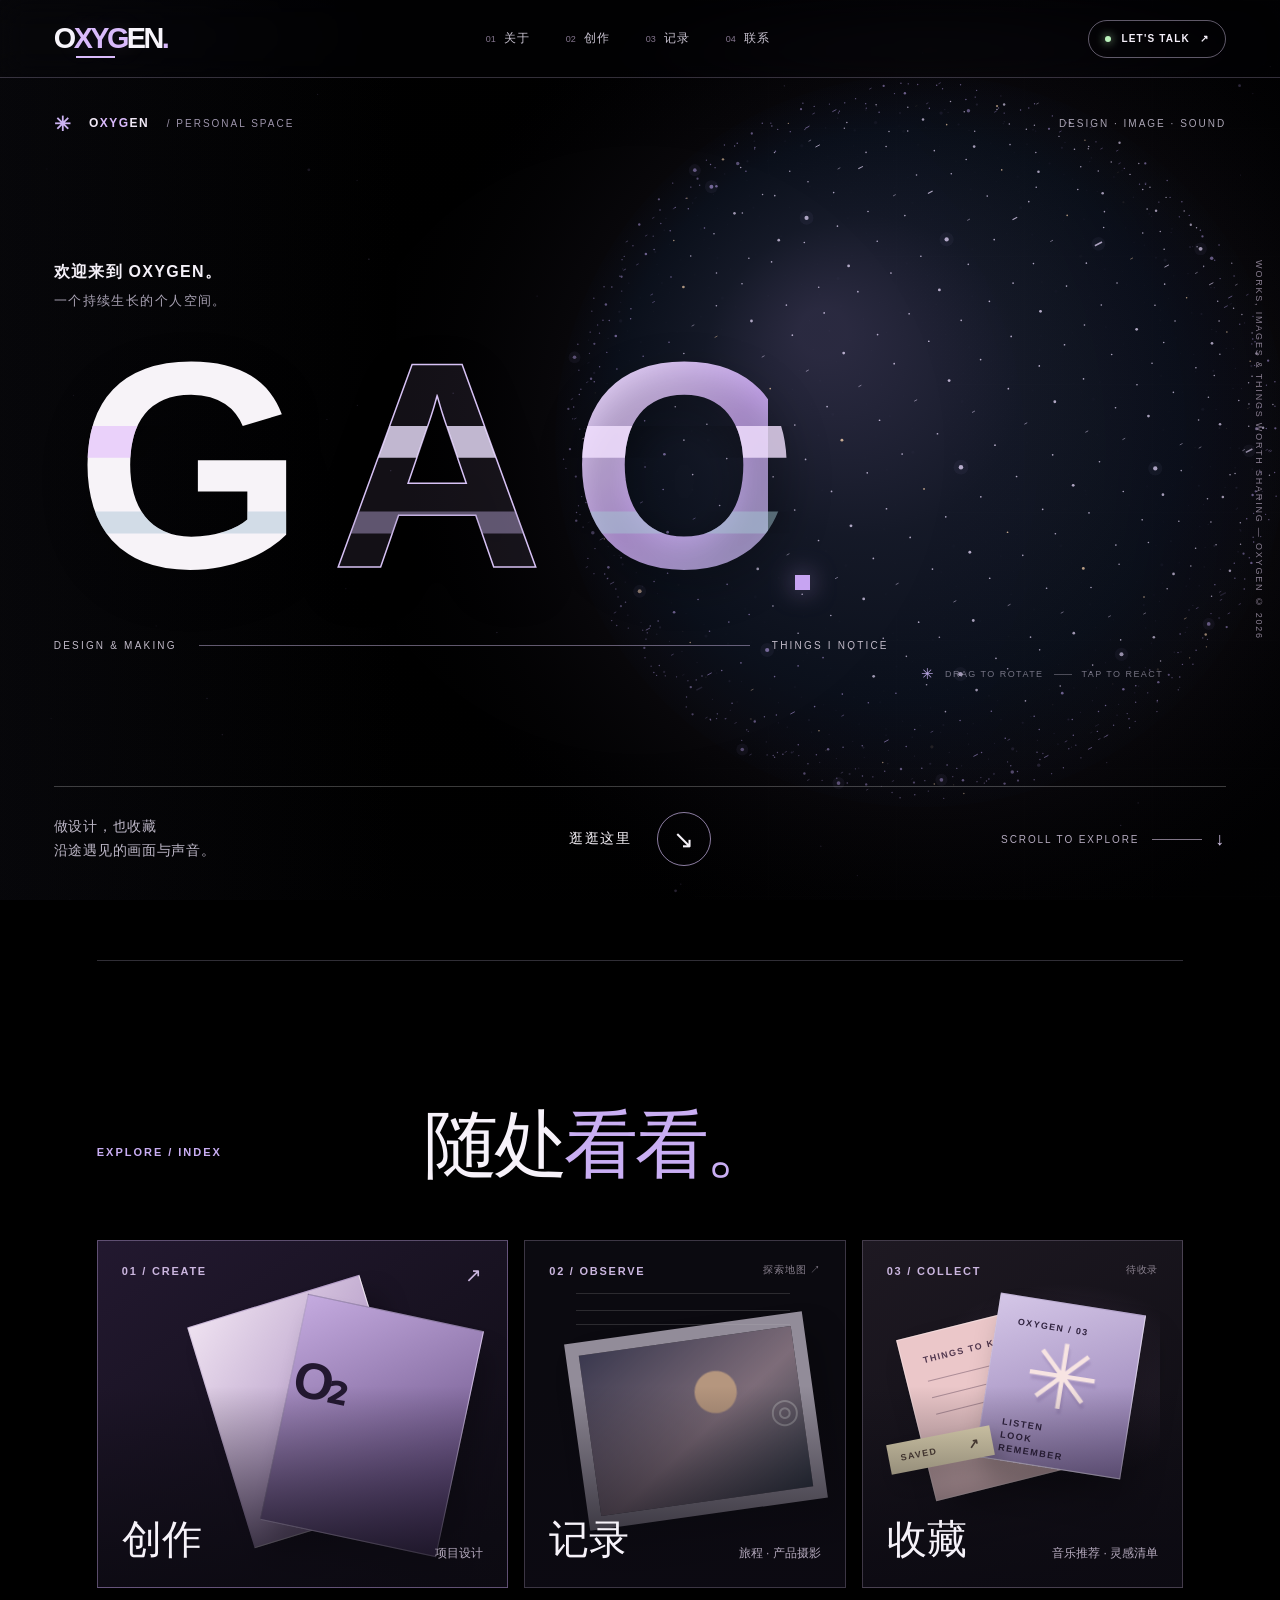
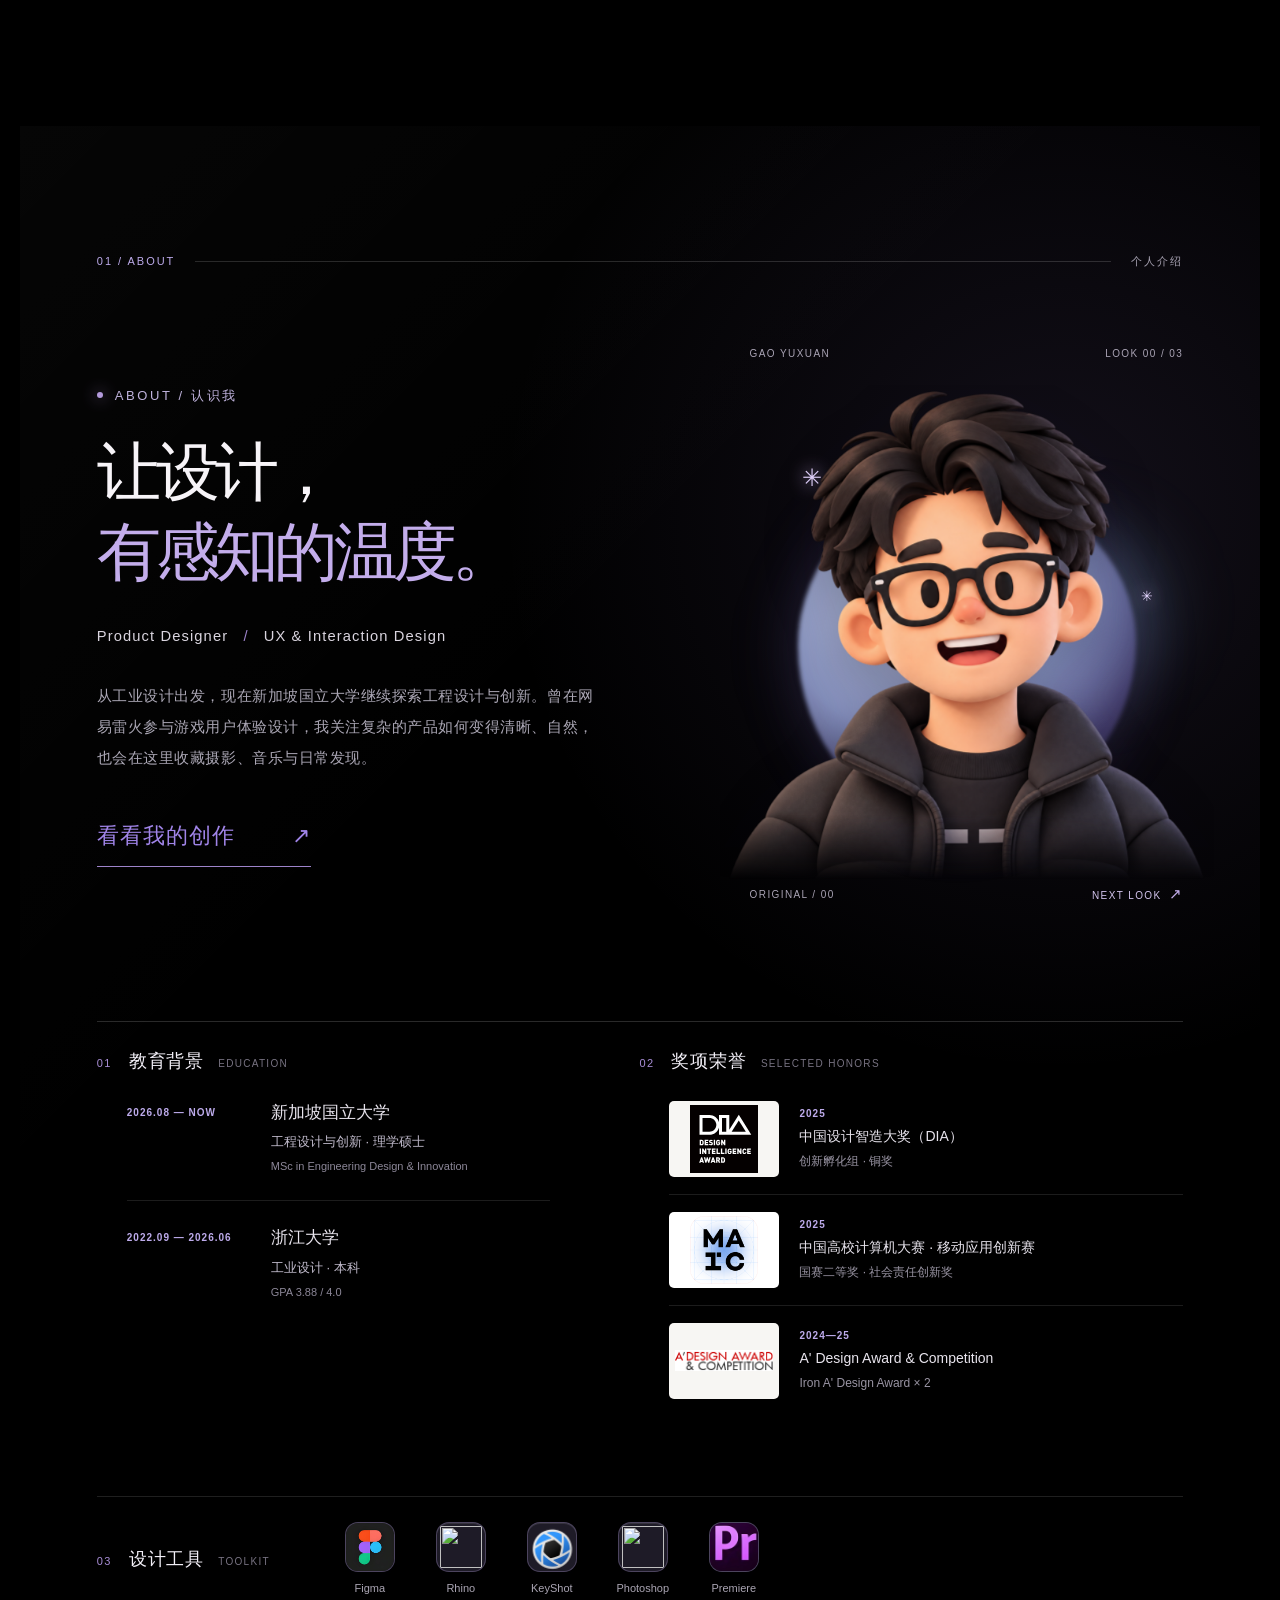
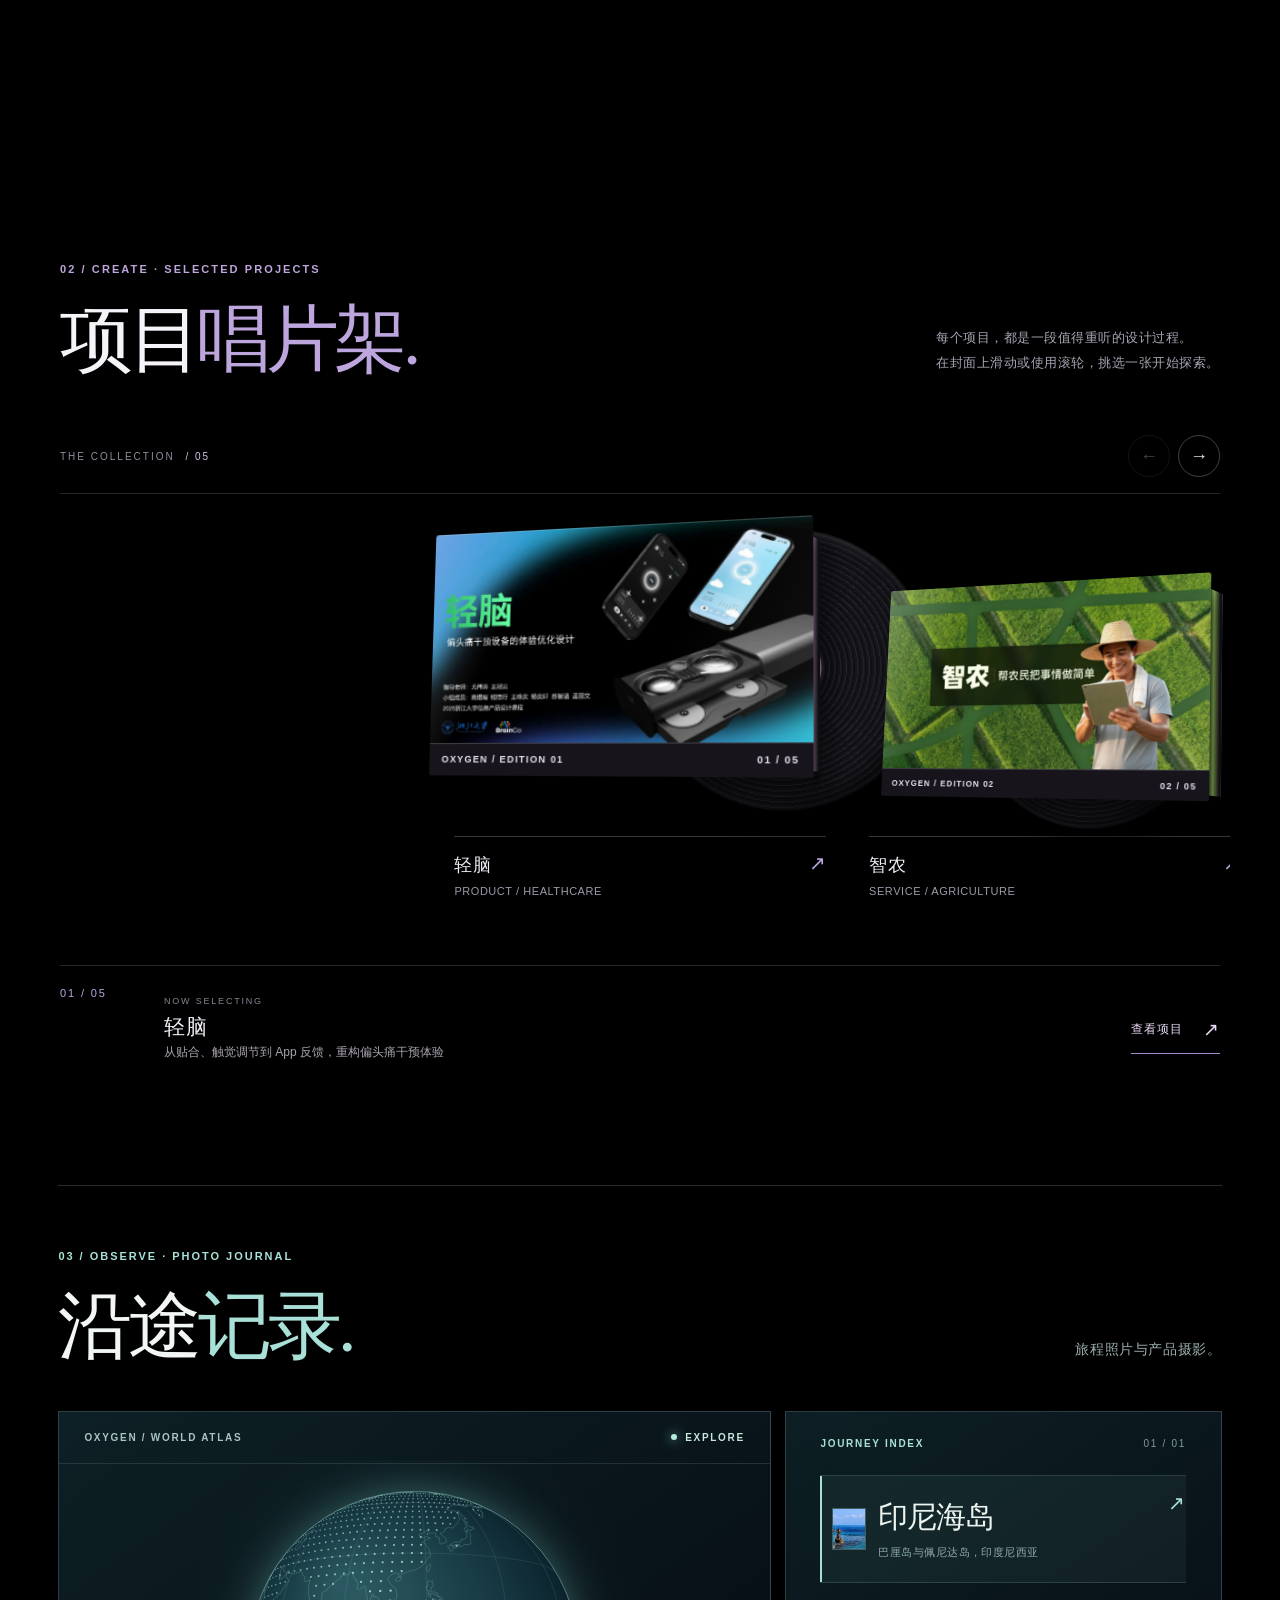
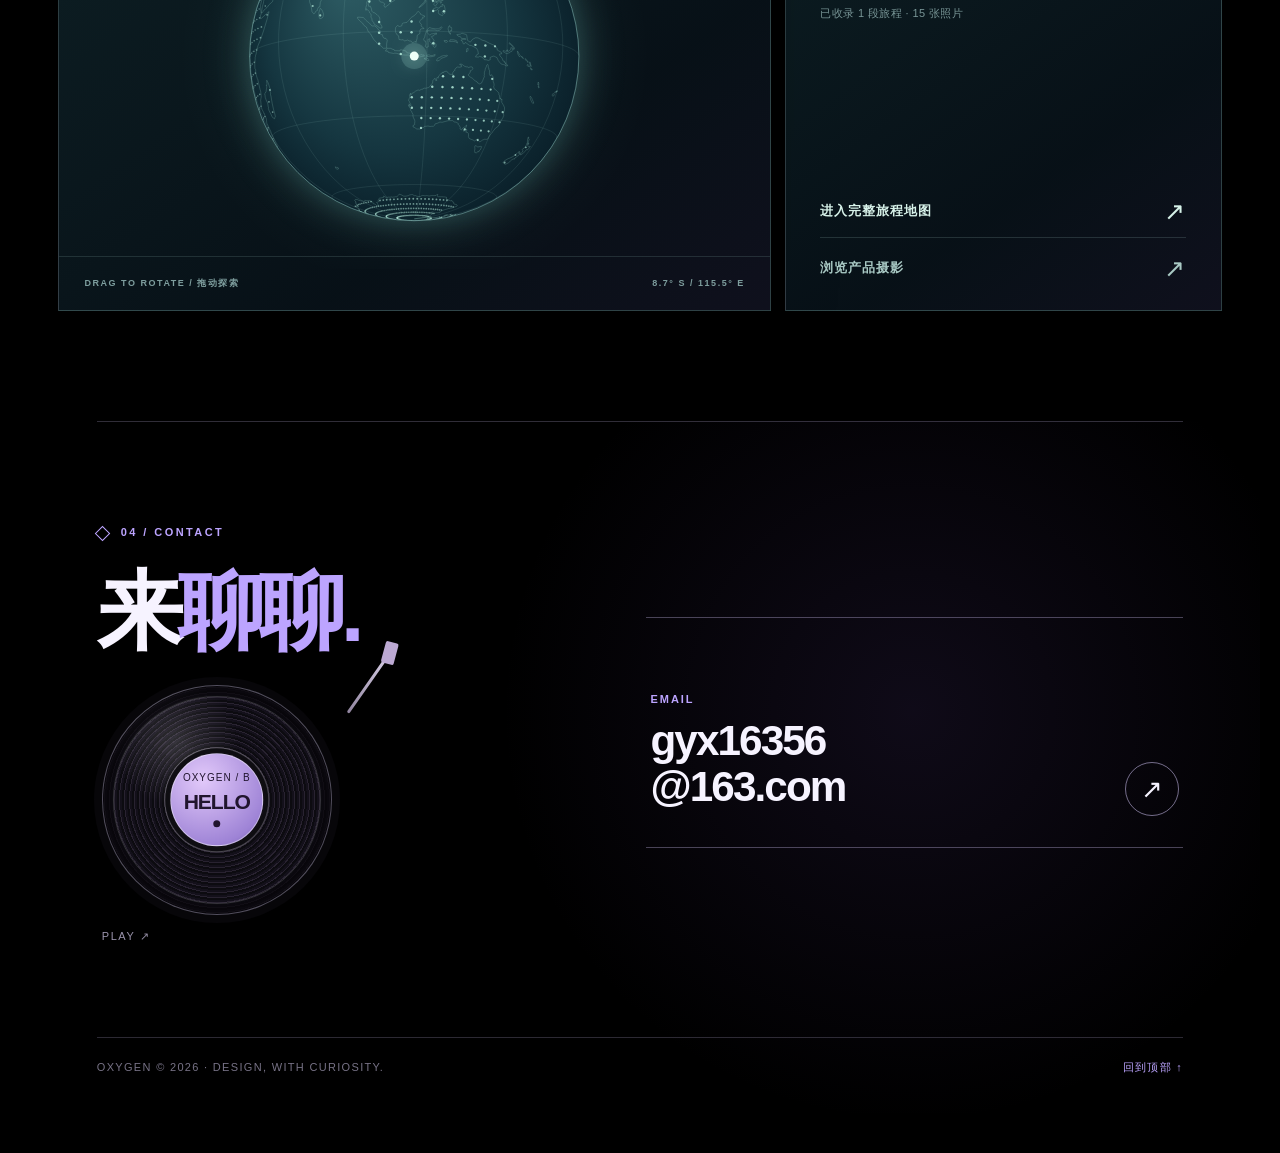
==== commit f4647403: "Add files via upload" ====
--- a/index.html
+++ b/index.html
@@ -122,7 +122,7 @@
                             <div class="about-skill"><span class="about-skill-icon" aria-hidden="true"><img src="images/skills/rhino.jpg" alt="" loading="lazy"></span><span>Rhino</span></div>
                             <div class="about-skill"><span class="about-skill-icon about-skill-icon-keyshot" aria-hidden="true"><img src="images/skills/keyshot.png" alt="" loading="lazy"></span><span>KeyShot</span></div>
                             <div class="about-skill"><span class="about-skill-icon" aria-hidden="true"><img src="images/skills/ps.jpg" alt="" loading="lazy"></span><span>Photoshop</span></div>
-                            <div class="about-skill"><span class="about-skill-icon about-skill-icon-premiere" aria-hidden="true"><img src="images/skills/pr.png" alt="" loading="lazy"></span><span>Premiere</span></div>
+                            <div class="about-skill"><span class="about-skill-icon about-skill-icon-premiere" aria-hidden="true"><img src="images/skills/pr.webp" alt="" loading="lazy"></span><span>Premiere</span></div>
                         </div>
                     </div>
                 </div>
@@ -205,3 +205,4 @@
     <script src="contact.js"></script>
 </body>
 </html> 
+
